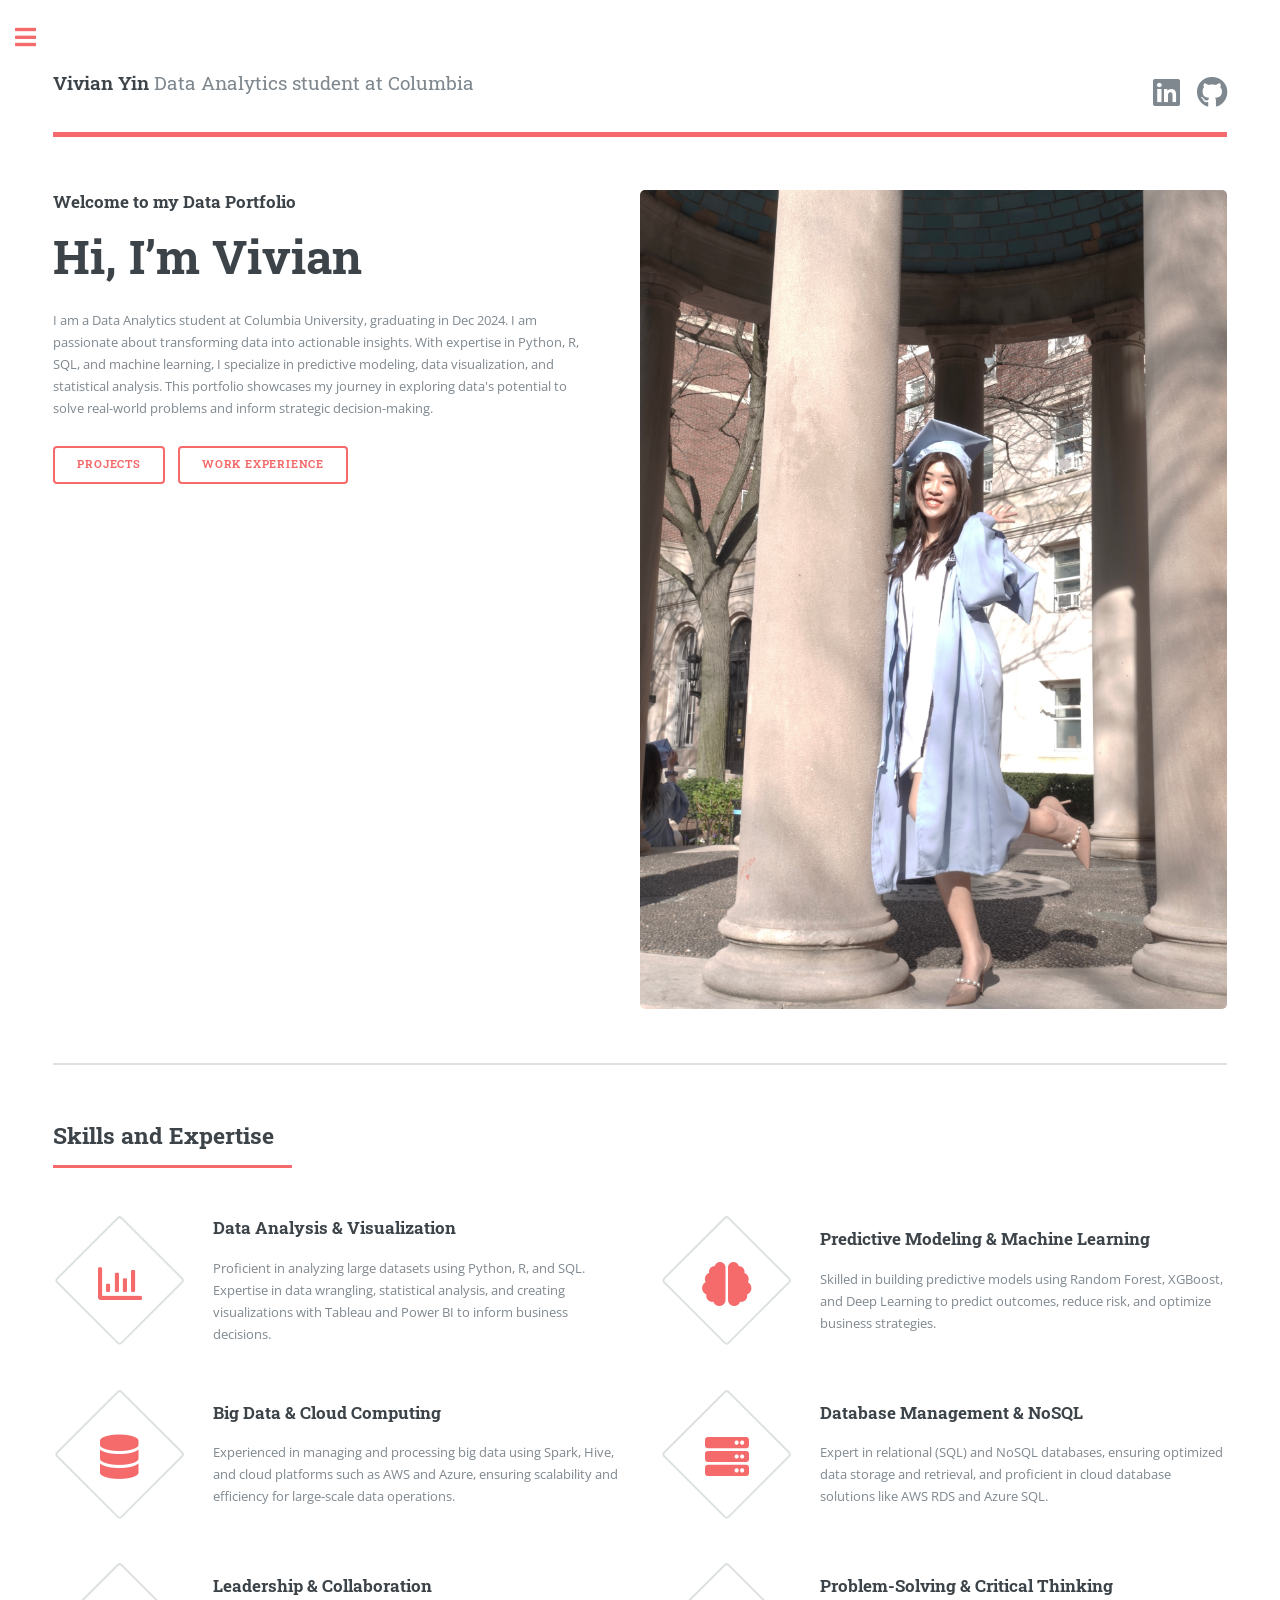
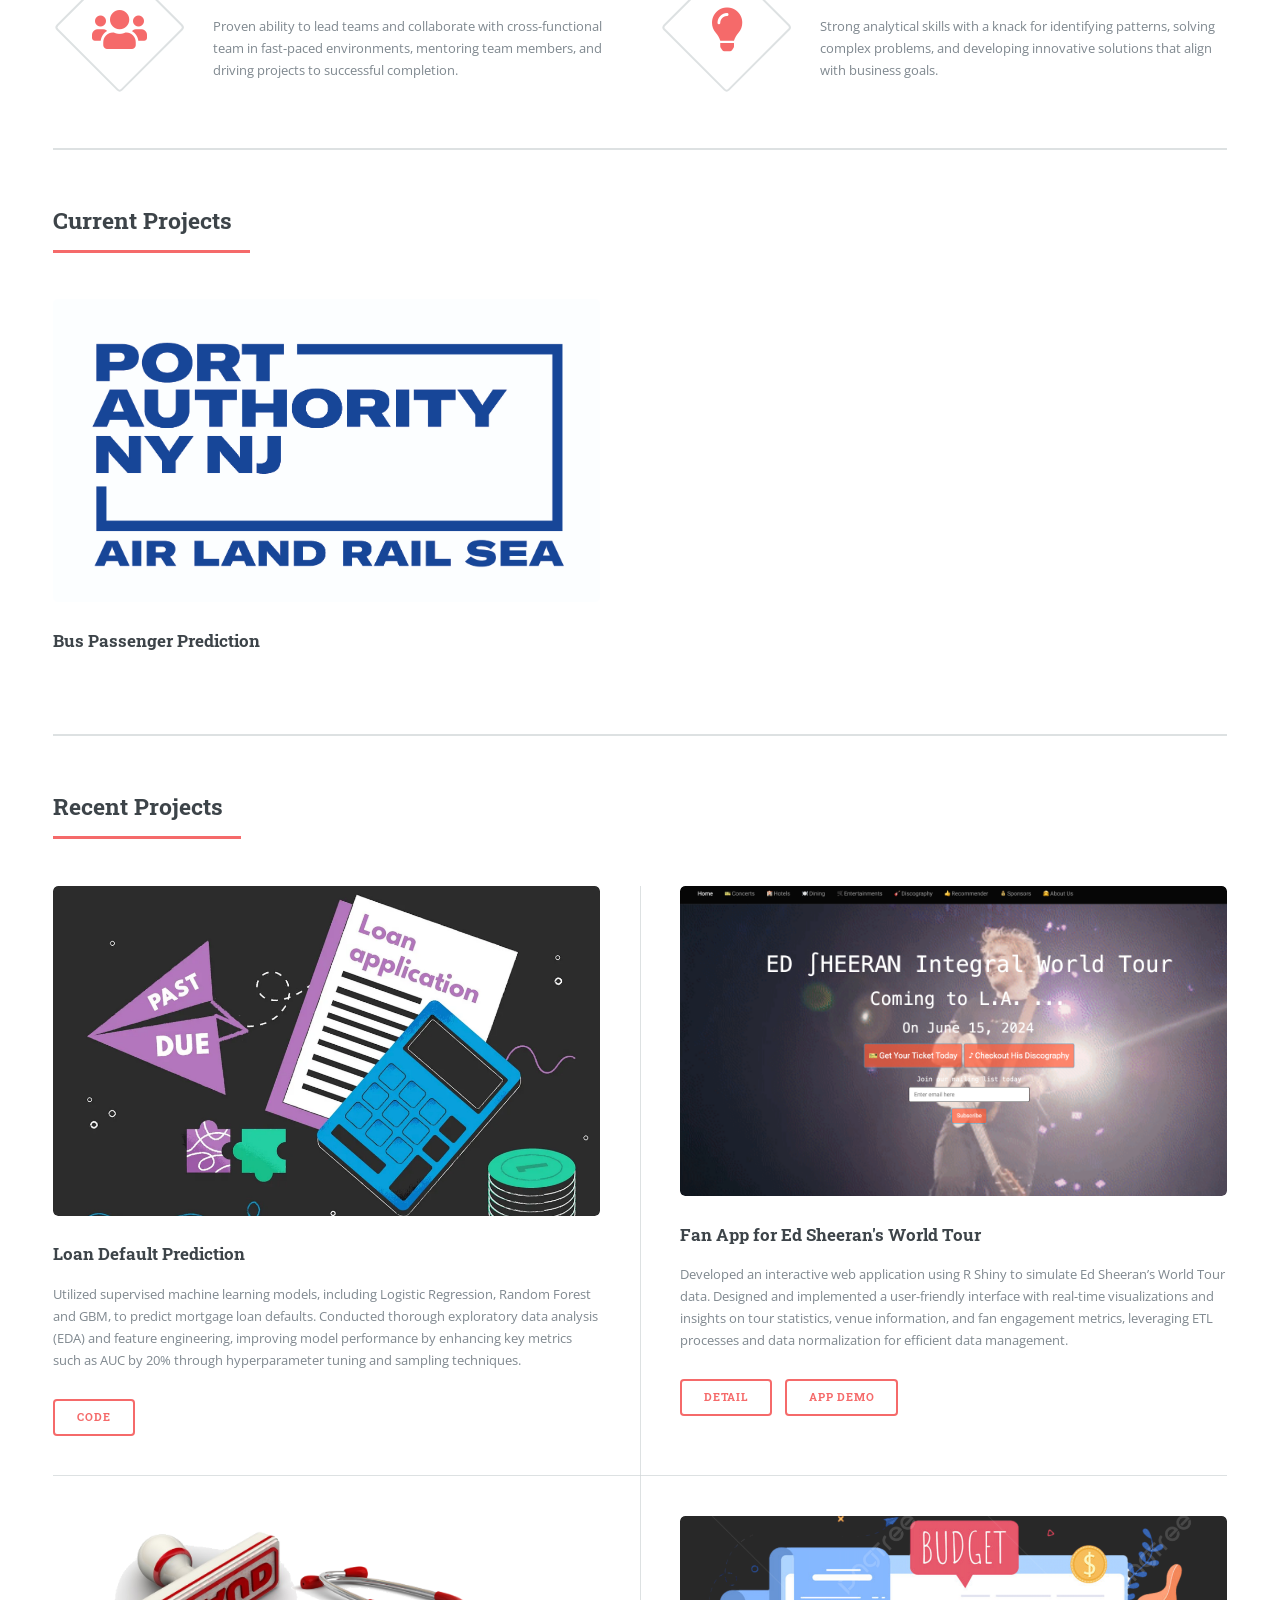
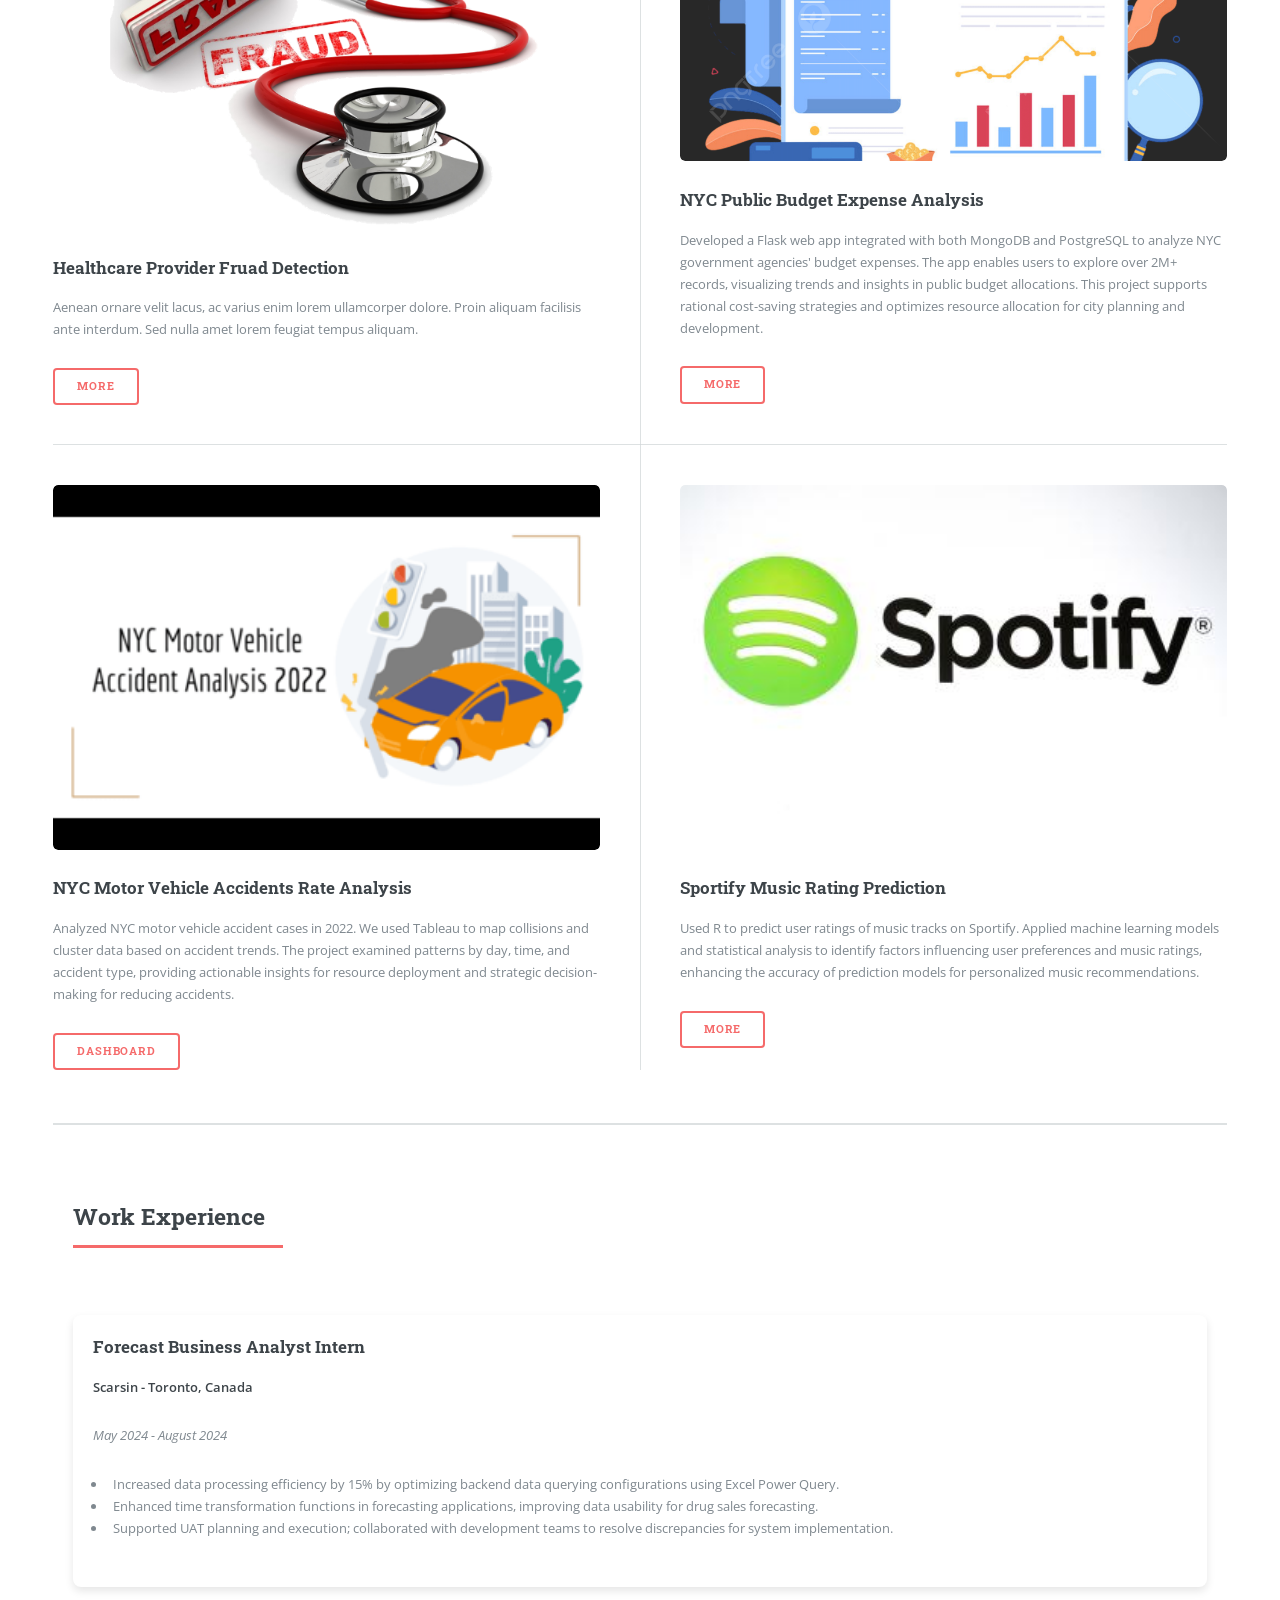
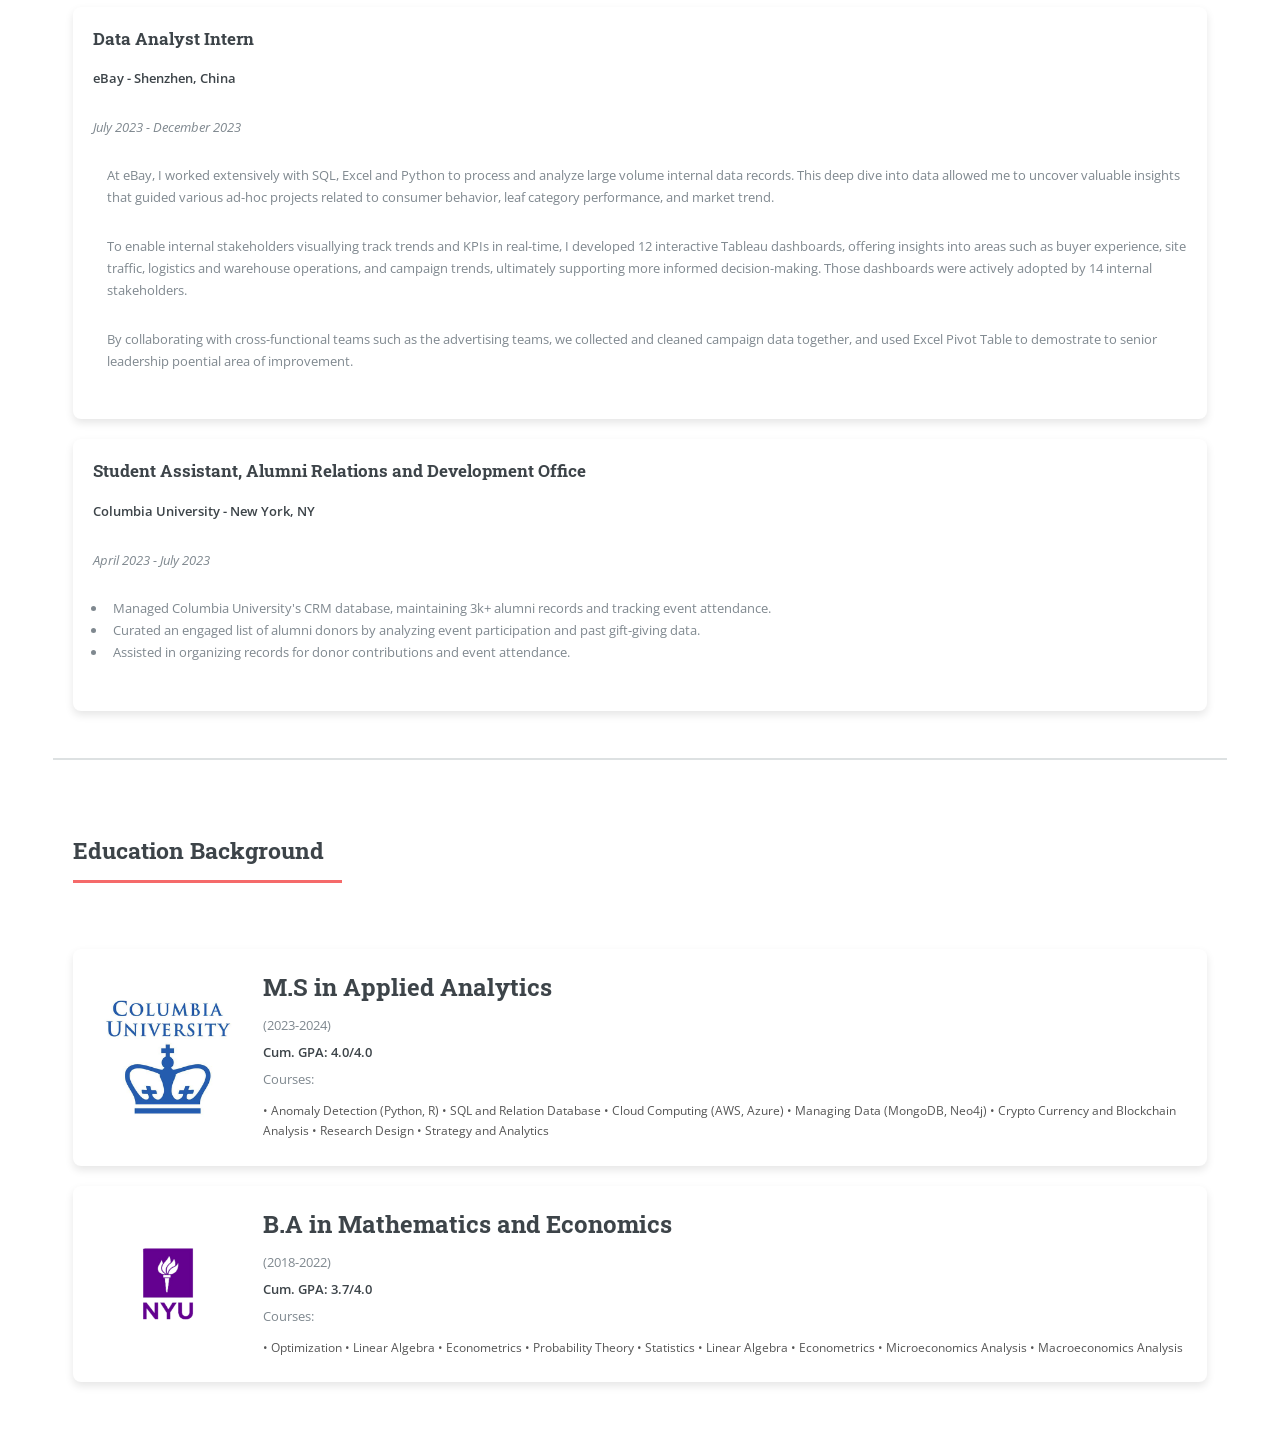
==== index.html @ 4e5e0628 "updated ui" ====
<!DOCTYPE HTML>
<!--
	Editorial by HTML5 UP
	html5up.net | @ajlkn
	Free for personal and commercial use under the CCA 3.0 license (html5up.net/license)
	I am using this template to construct my own Data Portfolio
-->
<html>
	<head>
		<title>Vivian's Data Portfolio</title>
		<meta charset="utf-8" />
		<meta name="viewport" content="width=device-width, initial-scale=1, user-scalable=no" />
		<link rel="stylesheet" href="assets/css/main.css" />
		<link rel="icon" type="image/png" href="images/web_logo.png">

	</head>
	<body class="is-preload">

		<!-- Wrapper -->
			<div id="wrapper">

				<!-- Main -->
					<div id="main">
						<div class="inner">

							<!-- Header -->
								<header id="header">
									<a href="index.html" class="logo"><strong>Vivian Yin</strong> Data Analytics student at Columbia</a>
									<ul class="icons">
										<li><a href="https://www.linkedin.com/in/vivianryin" class="icon brands fa-linkedin" target="_blank"><span class="label">LinkedIn</span></a></li>
										<li><a href="https://github.com/vivianryin" class="icon brands fa-github" target="_blank"><span class="label">GitHub</span></a></li>
								</header>

							<!-- Banner -->
								<section id="banner">
									<div class="content">
										<header>
											<h3>Welcome to my Data Portfolio<br /></h3>
											<h1>Hi, I’m Vivian </h1>
										</header>
										<p>I am a Data Analytics student at Columbia University, graduating in Dec 2024. I am passionate about transforming data into actionable insights. With expertise in Python, R, SQL, and machine learning, I specialize in predictive modeling, data visualization, and statistical analysis. This portfolio showcases my journey in exploring data's potential to solve real-world problems and inform strategic decision-making.</p>
										<ul class="actions">
											<li><a href="#current-projects" class="button big">Projects</a></li>
											<li><a href="#work-experience" class="button big">Work Experience</a></li>
										</ul>
									</div>
									<span class="image">
										<img src="images/pic10.jpg" alt="" />
									</span>
									
								</section>

							<!-- Expertise -->
		
								<section id="expertise">
									<header class="major">
										<h2>Skills and Expertise</h2>
									</header>
									<div class="features">
										<article>
											<span class="icon fa-chart-bar"></span>
											<div class="content">
												<h3>Data Analysis & Visualization</h3>
												<p>Proficient in analyzing large datasets using Python, R, and SQL. Expertise in data wrangling, statistical analysis, and creating visualizations with Tableau and Power BI to inform business decisions.</p>
											</div>
										</article>
										<article>
											<span class="icon solid fa-brain"></span>
											<div class="content">
												<h3>Predictive Modeling & Machine Learning</h3>
												<p>Skilled in building predictive models using Random Forest, XGBoost, and Deep Learning to predict outcomes, reduce risk, and optimize business strategies.</p>
											</div>
										</article>
										<article>
											<span class="icon solid fa-database"></span>
											<div class="content">
												<h3>Big Data & Cloud Computing</h3>
												<p>Experienced in managing and processing big data using Spark, Hive, and cloud platforms such as AWS and Azure, ensuring scalability and efficiency for large-scale data operations.</p>
											</div>
										</article>
										<article>
											<span class="icon solid fa-server"></span>
											<div class="content">
												<h3>Database Management & NoSQL</h3>
												<p>Expert in relational (SQL) and NoSQL databases, ensuring optimized data storage and retrieval, and proficient in cloud database solutions like AWS RDS and Azure SQL.</p>
											</div>
										</article>
										<article>
											<span class="icon solid fa-users"></span>
											<div class="content">
												<h3>Leadership & Collaboration</h3>
												<p>Proven ability to lead teams and collaborate with cross-functional team in fast-paced environments, mentoring team members, and driving projects to successful completion.</p>
											</div>
										</article>
										<article>
											<span class="icon solid fa-lightbulb"></span>
											<div class="content">
												<h3>Problem-Solving & Critical Thinking</h3>
												<p>Strong analytical skills with a knack for identifying patterns, solving complex problems, and developing innovative solutions that align with business goals.</p>
											</div>
										</article>
									</div>
								</section>

							
							


							<!-- Section -->
							<section id="current-projects">
								<header class="major">
									<h2>Current Projects</h2>
								</header>
								<div class="posts">
									<article>
										<a href="#" class="image"><img src="images/bus.jpg" alt="" /></a>
										<h3>Bus Passenger Prediction</h3>
										<p></p>
										<ul class="actions">
											<!--<li><a href="#" class="button">Code</a></li>-->
										</ul>
									</article>
									
								</div>
							</section>
									
							<!-- Section -->
								<section id="recent-projects">
									<header class="major">
										<h2>Recent Projects</h2>
									</header>
									<div class="posts">
										<article>
											<a href="#" class="image"><img src="images/pic01.png" alt="" /></a>
											<h3>Loan Default Prediction</h3>
											<p>Utilized supervised machine learning models, including Logistic Regression, Random Forest and GBM, to predict mortgage loan defaults. Conducted thorough exploratory data analysis (EDA) and feature engineering, improving model performance by enhancing key metrics such as AUC by 20% through hyperparameter tuning and sampling techniques.</p>
											<ul class="actions">
												<li><a href="#" class="button">Code</a></li>
											</ul>
										</article>
										<article>
											<a href="https://vivianry.shinyapps.io/Ed_Sheeran_World_Tour_Fan_APP/" class="image"><img src="images/pic02.jpg" alt="" /></a>
											<h3>Fan App for Ed Sheeran's World Tour</h3>
											<p>Developed an interactive web application using R Shiny to simulate Ed Sheeran’s World Tour data. Designed and implemented a user-friendly interface with real-time visualizations and insights on tour statistics, venue information, and fan engagement metrics, leveraging ETL processes and data normalization for efficient data management.</p>
											<ul class="actions">
												<li><a href="https://github.com/vivianryin/Ed_Sheeran_Tour_Fan_App" class="button">Detail</a></li>
												<li><a href="https://vivianry.shinyapps.io/Ed_Sheeran_World_Tour_Fan_APP/" class="button">App Demo</a></li>
											</ul>
										</article>
										<article>
											<a href="#" class="image"><img src="images/pic03.png" alt="" /></a>
											<h3>Healthcare Provider Fruad Detection</h3>
											<p>Aenean ornare velit lacus, ac varius enim lorem ullamcorper dolore. Proin aliquam facilisis ante interdum. Sed nulla amet lorem feugiat tempus aliquam.</p>
											<ul class="actions">
												<li><a href="#" class="button">More</a></li>
											</ul>
										</article>
										<article>
											<a href="#" class="image"><img src="images/pic04.png" alt="" /></a>
											<h3>NYC Public Budget Expense Analysis</h3>
											<p>Developed a Flask web app integrated with both MongoDB and PostgreSQL to analyze NYC government agencies' budget expenses. The app enables users to explore over 2M+ records, visualizing trends and insights in public budget allocations. This project supports rational cost-saving strategies and optimizes resource allocation for city planning and development.</p>
											<ul class="actions">
												<li><a href="https://github.com/vivianryin/NYC_Budget_Expense_Analysis_and_Optimization/blob/main/NYC%20budget%20Expense%20Project%20Presentation.pdf" class="button">More</a></li>
											</ul>
										</article>
										<article>
											<a href="#" class="image"><img src="images/pic05.jpg" alt="" /></a>
											<h3>NYC Motor Vehicle Accidents Rate Analysis</h3>
											<p>Analyzed NYC motor vehicle accident cases in 2022. We used Tableau to map collisions and cluster data based on accident trends. The project examined patterns by day, time, and accident type, providing actionable insights for resource deployment and strategic decision-making for reducing accidents.</p>
											<ul class="actions">
												<li><a href="#" class="button">dashboard</a></li>
											</ul>
										</article>
										<article>
											<a href="#" class="image"><img src="images/pic06.jpg" alt="" /></a>
											<h3>Sportify Music Rating Prediction</h3>
											<p>Used R to predict user ratings of music tracks on Sportify. Applied machine learning models and statistical analysis to identify factors influencing user preferences and music ratings, enhancing the accuracy of prediction models for personalized music recommendations.</p>
											<ul class="actions">
												<li><a href="#" class="button">More</a></li>
											</ul>
										</article>
									</div>
								</section>
		
							<!-- Work Experience section -->	
							<section id="work-experience">
								<div class="education-cards">
								<header class="major">
									<h2>Work Experience</h2>
								</header>
								<div class="education-card">
									<h3>Forecast Business Analyst Intern</h3>
									<p><strong>Scarsin - Toronto, Canada</strong></p>
									<p><em>May 2024 - August 2024</em></p>
									<ul>
										<li>Increased data processing efficiency by 15% by optimizing backend data querying configurations using Excel Power Query.</li>
										<li>Enhanced time transformation functions in forecasting applications, improving data usability for drug sales forecasting.</li>
										<li>Supported UAT planning and execution; collaborated with development teams to resolve discrepancies for system implementation.</li>
									</ul>
								</div>
								
								<div class="education-card">
									<h3>Data Analyst Intern</h3>
									<p><strong>eBay - Shenzhen, China</strong></p>
									<p><em>July 2023 - December 2023</em></p>
									<ul>
										<p>At eBay, I worked extensively with SQL, Excel and Python to process and analyze large volume internal data records. This deep dive into data allowed me to uncover valuable insights that guided various ad-hoc projects related to consumer behavior, leaf category performance, and market trend.</p>
										<p>To enable internal stakeholders visuallying track trends and KPIs in real-time, I developed 12 interactive Tableau dashboards, offering insights into areas such as buyer experience, site traffic, logistics and warehouse operations, and campaign trends, ultimately supporting more informed decision-making. Those dashboards were actively adopted by 14 internal stakeholders.</p>
										<p>By collaborating with cross-functional teams such as the advertising teams, we collected and cleaned campaign data together, and used Excel Pivot Table to demostrate to senior leadership poential area of improvement.</p>
									</ul>
								</div>
								
								<div class="education-card">
									<h3>Student Assistant, Alumni Relations and Development Office</h3>
									<p><strong>Columbia University - New York, NY</strong></p>
									<p><em>April 2023 - July 2023</em></p>
									<ul>
										<li>Managed Columbia University's CRM database, maintaining 3k+ alumni records and tracking event attendance.</li>
										<li>Curated an engaged list of alumni donors by analyzing event participation and past gift-giving data.</li>
										<li>Assisted in organizing records for donor contributions and event attendance.</li>
									</ul>
								</div>
								
							</div>
							</section>

							<!-- Education Section -->
						<section id="Education">
							<div class="education-cards">
								<header class="major">
									<h2>Education Background</h2>
								</header>
								<!-- Columbia University -->
								<div class="education-card">
									<div class="content-container">
										<a href="#" class="image logo-image"><img src="images/columbia-logo.png" alt="Columbia University Logo" /></a>
										<div class="text-content">
											<h2>M.S in Applied Analytics</h2>
											<p>(2023-2024)</p>
											<p><strong>Cum. GPA: 4.0/4.0</strong></p>
											<p>
												Courses:
												<span>• Anomaly Detection (Python, R) • SQL and Relation Database • Cloud Computing (AWS, Azure) • Managing Data (MongoDB, Neo4j) • Crypto Currency and Blockchain Analysis • Research Design • Strategy and Analytics</span>
											</p>
										</div>
									</div>
								</div>
							
								<!-- New York University -->
								<div class="education-card">
									<div class="content-container">
										<a href="#" class="image logo-image"><img src="images/nyu-logo.png" alt="NYU Logo" /></a>
										<div class="text-content">
											<h2>B.A in Mathematics and Economics</h2>
											<p>(2018-2022)</p>
											<p><strong>Cum. GPA: 3.7/4.0</strong></p>
											<p>
												Courses:
												<span>• Optimization • Linear Algebra • Econometrics • Probability Theory • Statistics • Linear Algebra • Econometrics • Microeconomics Analysis • Macroeconomics Analysis</span>

											</p>
										</div>
									</div>
								</div>
							</div>
						</section>


								</div>
							</div>

				<!-- Sidebar -->
					<div id="sidebar">
						<div class="inner">
							<!-- Search -->
							<!--
								<section id="logo">
								<a href="index.html">
									<img src="images/vivian_yin.png" alt="Vivian Yin Logo" style="width: 100%; max-width: 200px; display: block; margin: 0 auto;">
								</a>
								</section>
-->
							<!-- Menu -->
								<nav id="menu">
									<header class="major">
										<h2>Menu</h2>
									</header>
									<ul>
										<li><a href="#banner"">Introduction</a></li>
										<li><a href="#expertise"">Expertise</a></li>
										<li><a href="#current-projects">Current and Upcoming Projects</a></li>
										<li><a href="#recent-projects">Recent Projects</a></li>
										<li><a href="#work-experience">Work Experience</a></li>
										<li><a href="#Education">Education</a></li>
										<li><a href="#">Other Involvement</a></li>

									</ul>
								</nav>

							<!-- Section -->
							<!-- Section -->
						<!--	<section>
								<header class="major">
									<h2>Recent Event Involvement</h2>
								</header>
								<div class="mini-posts">
									<article>
										<a href="#" class="image"><img src="images/pic07.jpg" alt="" /></a>
										<h4>APAN Club Office Hour</h4>
										<p>Aenean ornare velit lacus, ac varius enim lorem ullamcorper dolore aliquam.</p>
									</article>
									<article>
										<a href="#" class="image"><img src="images/pic08.jpg" alt="" /></a>
										<h4>APAN Club Office Hour</h4>
										<p>Aenean ornare velit lacus, ac varius enim lorem ullamcorper dolore aliquam.</p>
									</article>
								</div>
								<ul class="actions">
									<li><a href="#" class="button">More</a></li>
								</ul>
							</section>
							 -->

							<!-- Section -->
								<section>
									<header class="major">
										<h2>Stay in touch</h2>
									</header>
									<p>Feel free to reach out to discuss potential collaborations, data projects, or career opportunities. I'm always open to connecting with fellow professionals in the data analytics space.</p>
									<ul class="contact">
										<li class="icon solid fa-envelope"><a href="mailto:vivian.yin@columbia.edu">vivian.yin@columbia.edu</a></li>
										<li class="icon solid fa-phone">(332) 288-8945</li>
									</ul>
								</section>

							<!-- Footer -->
								<!-- <footer id="footer">
									<p class="copyright">&copy; Untitled. All rights reserved. Demo Images: <a href="https://unsplash.com">Unsplash</a>. Design: <a href="https://html5up.net">HTML5 UP</a>.</p>
								</footer> -->

						</div>
					</div>

			</div>

		<!-- Scripts -->
			<script src="assets/js/jquery.min.js"></script>
			<script src="assets/js/browser.min.js"></script>
			<script src="assets/js/breakpoints.min.js"></script>
			<script src="assets/js/util.js"></script>
			<script src="assets/js/main.js"></script>
			<script src="assets/js/text_animation.js"></script>
			<script src="assets/js/education_cards.js"></script>


	</body>
</html>
---- assets/css/main.css ----
@import url(fontawesome-all.min.css);
@import url("https://fonts.googleapis.com/css?family=Open+Sans:400,600,400italic,600italic|Roboto+Slab:400,700");
/*
	Editorial by HTML5 UP
	html5up.net | @ajlkn
	Free for personal and commercial use under the CCA 3.0 license (html5up.net/license)
*/
html, body, div, span, applet, object,
iframe, h1, h2, h3, h4, h5, h6, p, blockquote,
pre, a, abbr, acronym, address, big, cite,
code, del, dfn, em, img, ins, kbd, q, s, samp,
small, strike, strong, sub, sup, tt, var, b,
u, i, center, dl, dt, dd, ol, ul, li, fieldset,
form, label, legend, table, caption, tbody,
tfoot, thead, tr, th, td, article, aside,
canvas, details, embed, figure, figcaption,
footer, header, hgroup, menu, nav, output, ruby,
section, summary, time, mark, audio, video {
  margin: 0;
  padding: 0;
  border: 0;
  font-size: 100%;
  font: inherit;
  vertical-align: baseline;
  scroll-behavior: smooth; }

article, aside, details, figcaption, figure,
footer, header, hgroup, menu, nav, section {
  display: block; }

body {
  line-height: 1; }

ol, ul {
  list-style: none; }

blockquote, q {
  quotes: none; }
  blockquote:before, blockquote:after, q:before, q:after {
    content: '';
    content: none; }

table {
  border-collapse: collapse;
  border-spacing: 0; }

body {
  -webkit-text-size-adjust: none; }

mark {
  background-color: transparent;
  color: inherit; }

input::-moz-focus-inner {
  border: 0;
  padding: 0; }

input, select, textarea {
  -moz-appearance: none;
  -webkit-appearance: none;
  -ms-appearance: none;
  appearance: none; }

/* Basic */
@-ms-viewport {
  width: device-width; }

body {
  -ms-overflow-style: scrollbar; }

@media screen and (max-width: 480px) {
  html, body {
    min-width: 320px; } }

html {
  box-sizing: border-box; }

*, *:before, *:after {
  box-sizing: inherit; }

body {
  background: #ffffff; }
  body.is-preload *, body.is-preload *:before, body.is-preload *:after, body.is-resizing *, body.is-resizing *:before, body.is-resizing *:after {
    -moz-animation: none !important;
    -webkit-animation: none !important;
    -ms-animation: none !important;
    animation: none !important;
    -moz-transition: none !important;
    -webkit-transition: none !important;
    -ms-transition: none !important;
    transition: none !important; }

/* Type */
body, input, select, textarea {
  color: #7f888f;
  font-family: "Open Sans", sans-serif;
  font-size: 13pt;
  font-weight: 400;
  line-height: 1.65; }
  @media screen and (max-width: 1680px) {
    body, input, select, textarea {
      font-size: 11pt; } }
  @media screen and (max-width: 1280px) {
    body, input, select, textarea {
      font-size: 10pt; } }
  @media screen and (max-width: 360px) {
    body, input, select, textarea {
      font-size: 9pt; } }

a {
  -moz-transition: color 0.2s ease-in-out, border-bottom-color 0.2s ease-in-out;
  -webkit-transition: color 0.2s ease-in-out, border-bottom-color 0.2s ease-in-out;
  -ms-transition: color 0.2s ease-in-out, border-bottom-color 0.2s ease-in-out;
  transition: color 0.2s ease-in-out, border-bottom-color 0.2s ease-in-out;
  border-bottom: dotted 1px;
  color: #f56a6a;
  text-decoration: none; }
  a:hover {
    border-bottom-color: #f56a6a;
    color: #f56a6a !important; }
    a:hover strong {
      color: inherit; }

strong, b {
  color: #3d4449;
  font-weight: 600; }

em, i {
  font-style: italic; }

p {
  margin: 0 0 2em 0; }

h1, h2, h3, h4, h5, h6 {
  color: #3d4449;
  font-family: "Roboto Slab", serif;
  font-weight: 700;
  line-height: 1.5;
  margin: 0 0 1em 0; }
  h1 a, h2 a, h3 a, h4 a, h5 a, h6 a {
    color: inherit;
    text-decoration: none;
    border-bottom: 0; }

h1 {
  font-size: 4em;
  margin: 0 0 0.5em 0;
  line-height: 1.3; }

h2 {
  font-size: 1.75em; }

h3 {
  font-size: 1.25em; }

h4 {
  font-size: 1.1em; }

h5 {
  font-size: 0.9em; }

h6 {
  font-size: 0.7em; }

@media screen and (max-width: 1680px) {
  h1 {
    font-size: 3.5em; } }

@media screen and (max-width: 980px) {
  h1 {
    font-size: 3.25em; } }

@media screen and (max-width: 736px) {
  h1 {
    font-size: 2em;
    line-height: 1.4; }
  h2 {
    font-size: 1.5em; } }

sub {
  font-size: 0.8em;
  position: relative;
  top: 0.5em; }

sup {
  font-size: 0.8em;
  position: relative;
  top: -0.5em; }

blockquote {
  border-left: solid 3px rgba(210, 215, 217, 0.75);
  font-style: italic;
  margin: 0 0 2em 0;
  padding: 0.5em 0 0.5em 2em; }

code {
  background: rgba(230, 235, 237, 0.25);
  border-radius: 0.375em;
  border: solid 1px rgba(210, 215, 217, 0.75);
  font-family: "Courier New", monospace;
  font-size: 0.9em;
  margin: 0 0.25em;
  padding: 0.25em 0.65em; }

pre {
  -webkit-overflow-scrolling: touch;
  font-family: "Courier New", monospace;
  font-size: 0.9em;
  margin: 0 0 2em 0; }
  pre code {
    display: block;
    line-height: 1.75;
    padding: 1em 1.5em;
    overflow-x: auto; }

hr {
  border: 0;
  border-bottom: solid 1px rgba(210, 215, 217, 0.75);
  margin: 2em 0; }
  hr.major {
    margin: 3em 0; }

.align-left {
  text-align: left; }

.align-center {
  text-align: center; }

.align-right {
  text-align: right; }

/* Row */
.row {
  display: flex;
  flex-wrap: wrap;
  box-sizing: border-box;
  align-items: stretch; }
  .row > * {
    box-sizing: border-box; }
  .row.gtr-uniform > * > :last-child {
    margin-bottom: 0; }
  .row.aln-left {
    justify-content: flex-start; }
  .row.aln-center {
    justify-content: center; }
  .row.aln-right {
    justify-content: flex-end; }
  .row.aln-top {
    align-items: flex-start; }
  .row.aln-middle {
    align-items: center; }
  .row.aln-bottom {
    align-items: flex-end; }
  .row > .imp {
    order: -1; }
  .row > .col-1 {
    width: 8.33333%; }
  .row > .off-1 {
    margin-left: 8.33333%; }
  .row > .col-2 {
    width: 16.66667%; }
  .row > .off-2 {
    margin-left: 16.66667%; }
  .row > .col-3 {
    width: 25%; }
  .row > .off-3 {
    margin-left: 25%; }
  .row > .col-4 {
    width: 33.33333%; }
  .row > .off-4 {
    margin-left: 33.33333%; }
  .row > .col-5 {
    width: 41.66667%; }
  .row > .off-5 {
    margin-left: 41.66667%; }
  .row > .col-6 {
    width: 50%; }
  .row > .off-6 {
    margin-left: 50%; }
  .row > .col-7 {
    width: 58.33333%; }
  .row > .off-7 {
    margin-left: 58.33333%; }
  .row > .col-8 {
    width: 66.66667%; }
  .row > .off-8 {
    margin-left: 66.66667%; }
  .row > .col-9 {
    width: 75%; }
  .row > .off-9 {
    margin-left: 75%; }
  .row > .col-10 {
    width: 83.33333%; }
  .row > .off-10 {
    margin-left: 83.33333%; }
  .row > .col-11 {
    width: 91.66667%; }
  .row > .off-11 {
    margin-left: 91.66667%; }
  .row > .col-12 {
    width: 100%; }
  .row > .off-12 {
    margin-left: 100%; }
  .row.gtr-0 {
    margin-top: 0;
    margin-left: 0em; }
    .row.gtr-0 > * {
      padding: 0 0 0 0em; }
    .row.gtr-0.gtr-uniform {
      margin-top: 0em; }
      .row.gtr-0.gtr-uniform > * {
        padding-top: 0em; }
  .row.gtr-25 {
    margin-top: 0;
    margin-left: -0.375em; }
    .row.gtr-25 > * {
      padding: 0 0 0 0.375em; }
    .row.gtr-25.gtr-uniform {
      margin-top: -0.375em; }
      .row.gtr-25.gtr-uniform > * {
        padding-top: 0.375em; }
  .row.gtr-50 {
    margin-top: 0;
    margin-left: -0.75em; }
    .row.gtr-50 > * {
      padding: 0 0 0 0.75em; }
    .row.gtr-50.gtr-uniform {
      margin-top: -0.75em; }
      .row.gtr-50.gtr-uniform > * {
        padding-top: 0.75em; }
  .row {
    margin-top: 0;
    margin-left: -1.5em; }
    .row > * {
      padding: 0 0 0 1.5em; }
    .row.gtr-uniform {
      margin-top: -1.5em; }
      .row.gtr-uniform > * {
        padding-top: 1.5em; }
  .row.gtr-150 {
    margin-top: 0;
    margin-left: -2.25em; }
    .row.gtr-150 > * {
      padding: 0 0 0 2.25em; }
    .row.gtr-150.gtr-uniform {
      margin-top: -2.25em; }
      .row.gtr-150.gtr-uniform > * {
        padding-top: 2.25em; }
  .row.gtr-200 {
    margin-top: 0;
    margin-left: -3em; }
    .row.gtr-200 > * {
      padding: 0 0 0 3em; }
    .row.gtr-200.gtr-uniform {
      margin-top: -3em; }
      .row.gtr-200.gtr-uniform > * {
        padding-top: 3em; }
  @media screen and (max-width: 1680px) {
    .row {
      display: flex;
      flex-wrap: wrap;
      box-sizing: border-box;
      align-items: stretch; }
      .row > * {
        box-sizing: border-box; }
      .row.gtr-uniform > * > :last-child {
        margin-bottom: 0; }
      .row.aln-left {
        justify-content: flex-start; }
      .row.aln-center {
        justify-content: center; }
      .row.aln-right {
        justify-content: flex-end; }
      .row.aln-top {
        align-items: flex-start; }
      .row.aln-middle {
        align-items: center; }
      .row.aln-bottom {
        align-items: flex-end; }
      .row > .imp-xlarge {
        order: -1; }
      .row > .col-1-xlarge {
        width: 8.33333%; }
      .row > .off-1-xlarge {
        margin-left: 8.33333%; }
      .row > .col-2-xlarge {
        width: 16.66667%; }
      .row > .off-2-xlarge {
        margin-left: 16.66667%; }
      .row > .col-3-xlarge {
        width: 25%; }
      .row > .off-3-xlarge {
        margin-left: 25%; }
      .row > .col-4-xlarge {
        width: 33.33333%; }
      .row > .off-4-xlarge {
        margin-left: 33.33333%; }
      .row > .col-5-xlarge {
        width: 41.66667%; }
      .row > .off-5-xlarge {
        margin-left: 41.66667%; }
      .row > .col-6-xlarge {
        width: 50%; }
      .row > .off-6-xlarge {
        margin-left: 50%; }
      .row > .col-7-xlarge {
        width: 58.33333%; }
      .row > .off-7-xlarge {
        margin-left: 58.33333%; }
      .row > .col-8-xlarge {
        width: 66.66667%; }
      .row > .off-8-xlarge {
        margin-left: 66.66667%; }
      .row > .col-9-xlarge {
        width: 75%; }
      .row > .off-9-xlarge {
        margin-left: 75%; }
      .row > .col-10-xlarge {
        width: 83.33333%; }
      .row > .off-10-xlarge {
        margin-left: 83.33333%; }
      .row > .col-11-xlarge {
        width: 91.66667%; }
      .row > .off-11-xlarge {
        margin-left: 91.66667%; }
      .row > .col-12-xlarge {
        width: 100%; }
      .row > .off-12-xlarge {
        margin-left: 100%; }
      .row.gtr-0 {
        margin-top: 0;
        margin-left: 0em; }
        .row.gtr-0 > * {
          padding: 0 0 0 0em; }
        .row.gtr-0.gtr-uniform {
          margin-top: 0em; }
          .row.gtr-0.gtr-uniform > * {
            padding-top: 0em; }
      .row.gtr-25 {
        margin-top: 0;
        margin-left: -0.375em; }
        .row.gtr-25 > * {
          padding: 0 0 0 0.375em; }
        .row.gtr-25.gtr-uniform {
          margin-top: -0.375em; }
          .row.gtr-25.gtr-uniform > * {
            padding-top: 0.375em; }
      .row.gtr-50 {
        margin-top: 0;
        margin-left: -0.75em; }
        .row.gtr-50 > * {
          padding: 0 0 0 0.75em; }
        .row.gtr-50.gtr-uniform {
          margin-top: -0.75em; }
          .row.gtr-50.gtr-uniform > * {
            padding-top: 0.75em; }
      .row {
        margin-top: 0;
        margin-left: -1.5em; }
        .row > * {
          padding: 0 0 0 1.5em; }
        .row.gtr-uniform {
          margin-top: -1.5em; }
          .row.gtr-uniform > * {
            padding-top: 1.5em; }
      .row.gtr-150 {
        margin-top: 0;
        margin-left: -2.25em; }
        .row.gtr-150 > * {
          padding: 0 0 0 2.25em; }
        .row.gtr-150.gtr-uniform {
          margin-top: -2.25em; }
          .row.gtr-150.gtr-uniform > * {
            padding-top: 2.25em; }
      .row.gtr-200 {
        margin-top: 0;
        margin-left: -3em; }
        .row.gtr-200 > * {
          padding: 0 0 0 3em; }
        .row.gtr-200.gtr-uniform {
          margin-top: -3em; }
          .row.gtr-200.gtr-uniform > * {
            padding-top: 3em; } }
  @media screen and (max-width: 1280px) {
    .row {
      display: flex;
      flex-wrap: wrap;
      box-sizing: border-box;
      align-items: stretch; }
      .row > * {
        box-sizing: border-box; }
      .row.gtr-uniform > * > :last-child {
        margin-bottom: 0; }
      .row.aln-left {
        justify-content: flex-start; }
      .row.aln-center {
        justify-content: center; }
      .row.aln-right {
        justify-content: flex-end; }
      .row.aln-top {
        align-items: flex-start; }
      .row.aln-middle {
        align-items: center; }
      .row.aln-bottom {
        align-items: flex-end; }
      .row > .imp-large {
        order: -1; }
      .row > .col-1-large {
        width: 8.33333%; }
      .row > .off-1-large {
        margin-left: 8.33333%; }
      .row > .col-2-large {
        width: 16.66667%; }
      .row > .off-2-large {
        margin-left: 16.66667%; }
      .row > .col-3-large {
        width: 25%; }
      .row > .off-3-large {
        margin-left: 25%; }
      .row > .col-4-large {
        width: 33.33333%; }
      .row > .off-4-large {
        margin-left: 33.33333%; }
      .row > .col-5-large {
        width: 41.66667%; }
      .row > .off-5-large {
        margin-left: 41.66667%; }
      .row > .col-6-large {
        width: 50%; }
      .row > .off-6-large {
        margin-left: 50%; }
      .row > .col-7-large {
        width: 58.33333%; }
      .row > .off-7-large {
        margin-left: 58.33333%; }
      .row > .col-8-large {
        width: 66.66667%; }
      .row > .off-8-large {
        margin-left: 66.66667%; }
      .row > .col-9-large {
        width: 75%; }
      .row > .off-9-large {
        margin-left: 75%; }
      .row > .col-10-large {
        width: 83.33333%; }
      .row > .off-10-large {
        margin-left: 83.33333%; }
      .row > .col-11-large {
        width: 91.66667%; }
      .row > .off-11-large {
        margin-left: 91.66667%; }
      .row > .col-12-large {
        width: 100%; }
      .row > .off-12-large {
        margin-left: 100%; }
      .row.gtr-0 {
        margin-top: 0;
        margin-left: 0em; }
        .row.gtr-0 > * {
          padding: 0 0 0 0em; }
        .row.gtr-0.gtr-uniform {
          margin-top: 0em; }
          .row.gtr-0.gtr-uniform > * {
            padding-top: 0em; }
      .row.gtr-25 {
        margin-top: 0;
        margin-left: -0.375em; }
        .row.gtr-25 > * {
          padding: 0 0 0 0.375em; }
        .row.gtr-25.gtr-uniform {
          margin-top: -0.375em; }
          .row.gtr-25.gtr-uniform > * {
            padding-top: 0.375em; }
      .row.gtr-50 {
        margin-top: 0;
        margin-left: -0.75em; }
        .row.gtr-50 > * {
          padding: 0 0 0 0.75em; }
        .row.gtr-50.gtr-uniform {
          margin-top: -0.75em; }
          .row.gtr-50.gtr-uniform > * {
            padding-top: 0.75em; }
      .row {
        margin-top: 0;
        margin-left: -1.5em; }
        .row > * {
          padding: 0 0 0 1.5em; }
        .row.gtr-uniform {
          margin-top: -1.5em; }
          .row.gtr-uniform > * {
            padding-top: 1.5em; }
      .row.gtr-150 {
        margin-top: 0;
        margin-left: -2.25em; }
        .row.gtr-150 > * {
          padding: 0 0 0 2.25em; }
        .row.gtr-150.gtr-uniform {
          margin-top: -2.25em; }
          .row.gtr-150.gtr-uniform > * {
            padding-top: 2.25em; }
      .row.gtr-200 {
        margin-top: 0;
        margin-left: -3em; }
        .row.gtr-200 > * {
          padding: 0 0 0 3em; }
        .row.gtr-200.gtr-uniform {
          margin-top: -3em; }
          .row.gtr-200.gtr-uniform > * {
            padding-top: 3em; } }
  @media screen and (max-width: 980px) {
    .row {
      display: flex;
      flex-wrap: wrap;
      box-sizing: border-box;
      align-items: stretch; }
      .row > * {
        box-sizing: border-box; }
      .row.gtr-uniform > * > :last-child {
        margin-bottom: 0; }
      .row.aln-left {
        justify-content: flex-start; }
      .row.aln-center {
        justify-content: center; }
      .row.aln-right {
        justify-content: flex-end; }
      .row.aln-top {
        align-items: flex-start; }
      .row.aln-middle {
        align-items: center; }
      .row.aln-bottom {
        align-items: flex-end; }
      .row > .imp-medium {
        order: -1; }
      .row > .col-1-medium {
        width: 8.33333%; }
      .row > .off-1-medium {
        margin-left: 8.33333%; }
      .row > .col-2-medium {
        width: 16.66667%; }
      .row > .off-2-medium {
        margin-left: 16.66667%; }
      .row > .col-3-medium {
        width: 25%; }
      .row > .off-3-medium {
        margin-left: 25%; }
      .row > .col-4-medium {
        width: 33.33333%; }
      .row > .off-4-medium {
        margin-left: 33.33333%; }
      .row > .col-5-medium {
        width: 41.66667%; }
      .row > .off-5-medium {
        margin-left: 41.66667%; }
      .row > .col-6-medium {
        width: 50%; }
      .row > .off-6-medium {
        margin-left: 50%; }
      .row > .col-7-medium {
        width: 58.33333%; }
      .row > .off-7-medium {
        margin-left: 58.33333%; }
      .row > .col-8-medium {
        width: 66.66667%; }
      .row > .off-8-medium {
        margin-left: 66.66667%; }
      .row > .col-9-medium {
        width: 75%; }
      .row > .off-9-medium {
        margin-left: 75%; }
      .row > .col-10-medium {
        width: 83.33333%; }
      .row > .off-10-medium {
        margin-left: 83.33333%; }
      .row > .col-11-medium {
        width: 91.66667%; }
      .row > .off-11-medium {
        margin-left: 91.66667%; }
      .row > .col-12-medium {
        width: 100%; }
      .row > .off-12-medium {
        margin-left: 100%; }
      .row.gtr-0 {
        margin-top: 0;
        margin-left: 0em; }
        .row.gtr-0 > * {
          padding: 0 0 0 0em; }
        .row.gtr-0.gtr-uniform {
          margin-top: 0em; }
          .row.gtr-0.gtr-uniform > * {
            padding-top: 0em; }
      .row.gtr-25 {
        margin-top: 0;
        margin-left: -0.375em; }
        .row.gtr-25 > * {
          padding: 0 0 0 0.375em; }
        .row.gtr-25.gtr-uniform {
          margin-top: -0.375em; }
          .row.gtr-25.gtr-uniform > * {
            padding-top: 0.375em; }
      .row.gtr-50 {
        margin-top: 0;
        margin-left: -0.75em; }
        .row.gtr-50 > * {
          padding: 0 0 0 0.75em; }
        .row.gtr-50.gtr-uniform {
          margin-top: -0.75em; }
          .row.gtr-50.gtr-uniform > * {
            padding-top: 0.75em; }
      .row {
        margin-top: 0;
        margin-left: -1.5em; }
        .row > * {
          padding: 0 0 0 1.5em; }
        .row.gtr-uniform {
          margin-top: -1.5em; }
          .row.gtr-uniform > * {
            padding-top: 1.5em; }
      .row.gtr-150 {
        margin-top: 0;
        margin-left: -2.25em; }
        .row.gtr-150 > * {
          padding: 0 0 0 2.25em; }
        .row.gtr-150.gtr-uniform {
          margin-top: -2.25em; }
          .row.gtr-150.gtr-uniform > * {
            padding-top: 2.25em; }
      .row.gtr-200 {
        margin-top: 0;
        margin-left: -3em; }
        .row.gtr-200 > * {
          padding: 0 0 0 3em; }
        .row.gtr-200.gtr-uniform {
          margin-top: -3em; }
          .row.gtr-200.gtr-uniform > * {
            padding-top: 3em; } }
  @media screen and (max-width: 736px) {
    .row {
      display: flex;
      flex-wrap: wrap;
      box-sizing: border-box;
      align-items: stretch; }
      .row > * {
        box-sizing: border-box; }
      .row.gtr-uniform > * > :last-child {
        margin-bottom: 0; }
      .row.aln-left {
        justify-content: flex-start; }
      .row.aln-center {
        justify-content: center; }
      .row.aln-right {
        justify-content: flex-end; }
      .row.aln-top {
        align-items: flex-start; }
      .row.aln-middle {
        align-items: center; }
      .row.aln-bottom {
        align-items: flex-end; }
      .row > .imp-small {
        order: -1; }
      .row > .col-1-small {
        width: 8.33333%; }
      .row > .off-1-small {
        margin-left: 8.33333%; }
      .row > .col-2-small {
        width: 16.66667%; }
      .row > .off-2-small {
        margin-left: 16.66667%; }
      .row > .col-3-small {
        width: 25%; }
      .row > .off-3-small {
        margin-left: 25%; }
      .row > .col-4-small {
        width: 33.33333%; }
      .row > .off-4-small {
        margin-left: 33.33333%; }
      .row > .col-5-small {
        width: 41.66667%; }
      .row > .off-5-small {
        margin-left: 41.66667%; }
      .row > .col-6-small {
        width: 50%; }
      .row > .off-6-small {
        margin-left: 50%; }
      .row > .col-7-small {
        width: 58.33333%; }
      .row > .off-7-small {
        margin-left: 58.33333%; }
      .row > .col-8-small {
        width: 66.66667%; }
      .row > .off-8-small {
        margin-left: 66.66667%; }
      .row > .col-9-small {
        width: 75%; }
      .row > .off-9-small {
        margin-left: 75%; }
      .row > .col-10-small {
        width: 83.33333%; }
      .row > .off-10-small {
        margin-left: 83.33333%; }
      .row > .col-11-small {
        width: 91.66667%; }
      .row > .off-11-small {
        margin-left: 91.66667%; }
      .row > .col-12-small {
        width: 100%; }
      .row > .off-12-small {
        margin-left: 100%; }
      .row.gtr-0 {
        margin-top: 0;
        margin-left: 0em; }
        .row.gtr-0 > * {
          padding: 0 0 0 0em; }
        .row.gtr-0.gtr-uniform {
          margin-top: 0em; }
          .row.gtr-0.gtr-uniform > * {
            padding-top: 0em; }
      .row.gtr-25 {
        margin-top: 0;
        margin-left: -0.375em; }
        .row.gtr-25 > * {
          padding: 0 0 0 0.375em; }
        .row.gtr-25.gtr-uniform {
          margin-top: -0.375em; }
          .row.gtr-25.gtr-uniform > * {
            padding-top: 0.375em; }
      .row.gtr-50 {
        margin-top: 0;
        margin-left: -0.75em; }
        .row.gtr-50 > * {
          padding: 0 0 0 0.75em; }
        .row.gtr-50.gtr-uniform {
          margin-top: -0.75em; }
          .row.gtr-50.gtr-uniform > * {
            padding-top: 0.75em; }
      .row {
        margin-top: 0;
        margin-left: -1.5em; }
        .row > * {
          padding: 0 0 0 1.5em; }
        .row.gtr-uniform {
          margin-top: -1.5em; }
          .row.gtr-uniform > * {
            padding-top: 1.5em; }
      .row.gtr-150 {
        margin-top: 0;
        margin-left: -2.25em; }
        .row.gtr-150 > * {
          padding: 0 0 0 2.25em; }
        .row.gtr-150.gtr-uniform {
          margin-top: -2.25em; }
          .row.gtr-150.gtr-uniform > * {
            padding-top: 2.25em; }
      .row.gtr-200 {
        margin-top: 0;
        margin-left: -3em; }
        .row.gtr-200 > * {
          padding: 0 0 0 3em; }
        .row.gtr-200.gtr-uniform {
          margin-top: -3em; }
          .row.gtr-200.gtr-uniform > * {
            padding-top: 3em; } }
  @media screen and (max-width: 480px) {
    .row {
      display: flex;
      flex-wrap: wrap;
      box-sizing: border-box;
      align-items: stretch; }
      .row > * {
        box-sizing: border-box; }
      .row.gtr-uniform > * > :last-child {
        margin-bottom: 0; }
      .row.aln-left {
        justify-content: flex-start; }
      .row.aln-center {
        justify-content: center; }
      .row.aln-right {
        justify-content: flex-end; }
      .row.aln-top {
        align-items: flex-start; }
      .row.aln-middle {
        align-items: center; }
      .row.aln-bottom {
        align-items: flex-end; }
      .row > .imp-xsmall {
        order: -1; }
      .row > .col-1-xsmall {
        width: 8.33333%; }
      .row > .off-1-xsmall {
        margin-left: 8.33333%; }
      .row > .col-2-xsmall {
        width: 16.66667%; }
      .row > .off-2-xsmall {
        margin-left: 16.66667%; }
      .row > .col-3-xsmall {
        width: 25%; }
      .row > .off-3-xsmall {
        margin-left: 25%; }
      .row > .col-4-xsmall {
        width: 33.33333%; }
      .row > .off-4-xsmall {
        margin-left: 33.33333%; }
      .row > .col-5-xsmall {
        width: 41.66667%; }
      .row > .off-5-xsmall {
        margin-left: 41.66667%; }
      .row > .col-6-xsmall {
        width: 50%; }
      .row > .off-6-xsmall {
        margin-left: 50%; }
      .row > .col-7-xsmall {
        width: 58.33333%; }
      .row > .off-7-xsmall {
        margin-left: 58.33333%; }
      .row > .col-8-xsmall {
        width: 66.66667%; }
      .row > .off-8-xsmall {
        margin-left: 66.66667%; }
      .row > .col-9-xsmall {
        width: 75%; }
      .row > .off-9-xsmall {
        margin-left: 75%; }
      .row > .col-10-xsmall {
        width: 83.33333%; }
      .row > .off-10-xsmall {
        margin-left: 83.33333%; }
      .row > .col-11-xsmall {
        width: 91.66667%; }
      .row > .off-11-xsmall {
        margin-left: 91.66667%; }
      .row > .col-12-xsmall {
        width: 100%; }
      .row > .off-12-xsmall {
        margin-left: 100%; }
      .row.gtr-0 {
        margin-top: 0;
        margin-left: 0em; }
        .row.gtr-0 > * {
          padding: 0 0 0 0em; }
        .row.gtr-0.gtr-uniform {
          margin-top: 0em; }
          .row.gtr-0.gtr-uniform > * {
            padding-top: 0em; }
      .row.gtr-25 {
        margin-top: 0;
        margin-left: -0.375em; }
        .row.gtr-25 > * {
          padding: 0 0 0 0.375em; }
        .row.gtr-25.gtr-uniform {
          margin-top: -0.375em; }
          .row.gtr-25.gtr-uniform > * {
            padding-top: 0.375em; }
      .row.gtr-50 {
        margin-top: 0;
        margin-left: -0.75em; }
        .row.gtr-50 > * {
          padding: 0 0 0 0.75em; }
        .row.gtr-50.gtr-uniform {
          margin-top: -0.75em; }
          .row.gtr-50.gtr-uniform > * {
            padding-top: 0.75em; }
      .row {
        margin-top: 0;
        margin-left: -1.5em; }
        .row > * {
          padding: 0 0 0 1.5em; }
        .row.gtr-uniform {
          margin-top: -1.5em; }
          .row.gtr-uniform > * {
            padding-top: 1.5em; }
      .row.gtr-150 {
        margin-top: 0;
        margin-left: -2.25em; }
        .row.gtr-150 > * {
          padding: 0 0 0 2.25em; }
        .row.gtr-150.gtr-uniform {
          margin-top: -2.25em; }
          .row.gtr-150.gtr-uniform > * {
            padding-top: 2.25em; }
      .row.gtr-200 {
        margin-top: 0;
        margin-left: -3em; }
        .row.gtr-200 > * {
          padding: 0 0 0 3em; }
        .row.gtr-200.gtr-uniform {
          margin-top: -3em; }
          .row.gtr-200.gtr-uniform > * {
            padding-top: 3em; } }

/* Section/Article */
section.special, article.special {
  text-align: center; }

header p {
  font-family: "Roboto Slab", serif;
  font-size: 1em;
  font-weight: 400;
  letter-spacing: 0.075em;
  margin-top: -0.5em;
  text-transform: uppercase; }

header.major > :last-child {
  border-bottom: solid 3px #f56a6a;
  display: inline-block;
  margin: 0 0 2em 0;
  padding: 0 0.75em 0.5em 0; }

header.main > :last-child {
  margin: 0 0 1em 0; }

/* Form */
form {
  margin: 0 0 2em 0; }

label {
  color: #3d4449;
  display: block;
  font-size: 0.9em;
  font-weight: 600;
  margin: 0 0 1em 0; }

input[type="text"],
input[type="password"],
input[type="email"],
input[type="tel"],
input[type="search"],
input[type="url"],
select,
textarea {
  -moz-appearance: none;
  -webkit-appearance: none;
  -ms-appearance: none;
  appearance: none;
  background: #ffffff;
  border-radius: 0.375em;
  border: none;
  border: solid 1px rgba(210, 215, 217, 0.75);
  color: inherit;
  display: block;
  outline: 0;
  padding: 0 1em;
  text-decoration: none;
  width: 100%; }
  input[type="text"]:invalid,
  input[type="password"]:invalid,
  input[type="email"]:invalid,
  input[type="tel"]:invalid,
  input[type="search"]:invalid,
  input[type="url"]:invalid,
  select:invalid,
  textarea:invalid {
    box-shadow: none; }
  input[type="text"]:focus,
  input[type="password"]:focus,
  input[type="email"]:focus,
  input[type="tel"]:focus,
  input[type="search"]:focus,
  input[type="url"]:focus,
  select:focus,
  textarea:focus {
    border-color: #f56a6a;
    box-shadow: 0 0 0 1px #f56a6a; }

select {
  background-image: url("data:image/svg+xml;charset=utf8,%3Csvg xmlns='http://www.w3.org/2000/svg' width='40' height='40' preserveAspectRatio='none' viewBox='0 0 40 40'%3E%3Cpath d='M9.4,12.3l10.4,10.4l10.4-10.4c0.2-0.2,0.5-0.4,0.9-0.4c0.3,0,0.6,0.1,0.9,0.4l3.3,3.3c0.2,0.2,0.4,0.5,0.4,0.9 c0,0.4-0.1,0.6-0.4,0.9L20.7,31.9c-0.2,0.2-0.5,0.4-0.9,0.4c-0.3,0-0.6-0.1-0.9-0.4L4.3,17.3c-0.2-0.2-0.4-0.5-0.4-0.9 c0-0.4,0.1-0.6,0.4-0.9l3.3-3.3c0.2-0.2,0.5-0.4,0.9-0.4S9.1,12.1,9.4,12.3z' fill='rgba(210, 215, 217, 0.75)' /%3E%3C/svg%3E");
  background-size: 1.25em;
  background-repeat: no-repeat;
  background-position: calc(100% - 1em) center;
  height: 2.75em;
  padding-right: 2.75em;
  text-overflow: ellipsis; }
  select option {
    color: #3d4449;
    background: #ffffff; }
  select:focus::-ms-value {
    background-color: transparent; }
  select::-ms-expand {
    display: none; }

input[type="text"],
input[type="password"],
input[type="email"],
input[type="tel"],
input[type="search"],
input[type="url"],
select {
  height: 2.75em; }

textarea {
  padding: 0.75em 1em; }

input[type="checkbox"],
input[type="radio"] {
  -moz-appearance: none;
  -webkit-appearance: none;
  -ms-appearance: none;
  appearance: none;
  display: block;
  float: left;
  margin-right: -2em;
  opacity: 0;
  width: 1em;
  z-index: -1; }
  input[type="checkbox"] + label,
  input[type="radio"] + label {
    text-decoration: none;
    color: #7f888f;
    cursor: pointer;
    display: inline-block;
    font-size: 1em;
    font-weight: 400;
    padding-left: 2.4em;
    padding-right: 0.75em;
    position: relative; }
    input[type="checkbox"] + label:before,
    input[type="radio"] + label:before {
      -moz-osx-font-smoothing: grayscale;
      -webkit-font-smoothing: antialiased;
      display: inline-block;
      font-style: normal;
      font-variant: normal;
      text-rendering: auto;
      line-height: 1;
      text-transform: none !important;
      font-family: 'Font Awesome 5 Free';
      font-weight: 900; }
    input[type="checkbox"] + label:before,
    input[type="radio"] + label:before {
      background: #ffffff;
      border-radius: 0.375em;
      border: solid 1px rgba(210, 215, 217, 0.75);
      content: '';
      display: inline-block;
      font-size: 0.8em;
      height: 2.0625em;
      left: 0;
      line-height: 2.0625em;
      position: absolute;
      text-align: center;
      top: 0;
      width: 2.0625em; }
  input[type="checkbox"]:checked + label:before,
  input[type="radio"]:checked + label:before {
    background: #3d4449;
    border-color: #3d4449;
    color: #ffffff;
    content: '\f00c'; }
  input[type="checkbox"]:focus + label:before,
  input[type="radio"]:focus + label:before {
    border-color: #f56a6a;
    box-shadow: 0 0 0 1px #f56a6a; }

input[type="checkbox"] + label:before {
  border-radius: 0.375em; }

input[type="radio"] + label:before {
  border-radius: 100%; }

::-webkit-input-placeholder {
  color: #9fa3a6 !important;
  opacity: 1.0; }

:-moz-placeholder {
  color: #9fa3a6 !important;
  opacity: 1.0; }

::-moz-placeholder {
  color: #9fa3a6 !important;
  opacity: 1.0; }

:-ms-input-placeholder {
  color: #9fa3a6 !important;
  opacity: 1.0; }

/* Box */
.box {
  border-radius: 0.375em;
  border: solid 1px rgba(210, 215, 217, 0.75);
  margin-bottom: 2em;
  padding: 1.5em; }
  .box > :last-child,
  .box > :last-child > :last-child,
  .box > :last-child > :last-child > :last-child {
    margin-bottom: 0; }
  .box.alt {
    border: 0;
    border-radius: 0;
    padding: 0; }

/* Icon */
.icon {
  text-decoration: none;
  border-bottom: none;
  position: relative; }
  .icon:before {
    -moz-osx-font-smoothing: grayscale;
    -webkit-font-smoothing: antialiased;
    display: inline-block;
    font-style: normal;
    font-variant: normal;
    text-rendering: auto;
    line-height: 1;
    text-transform: none !important;
    font-family: 'Font Awesome 5 Free';
    font-weight: 400; }
  .icon > .label {
    display: none; }
  .icon:before {
    line-height: inherit; }
  .icon.solid:before {
    font-weight: 900; }
  .icon.brands:before {
    font-family: 'Font Awesome 5 Brands'; }
    .icon.brands {
    font-size: 25px; }

    /* Profile Picture Styling */
.profile-picture {
  width: 100%; /* Set the width to 100% to fit the container */
  max-width: 533.17px; /* You can adjust this based on the desired size */
  margin: 0 auto; /* Center the image in its container */
  display: block;
  overflow: hidden;
}

.profile-picture img {
  width: 100%; /* Ensure the image scales to the full width of the container */
  height: auto; /* Maintain the aspect ratio */
  display: block;
  object-fit: cover; /* Cover the container space while maintaining aspect ratio */
  border-radius: 0.375em; /* Apply the same border radius as in your existing CSS */
}


/* Image */
.image {
  border-radius: 0.375em;
  border: 0;
  display: inline-block;
  position: relative; }
  .image img {
    border-radius: 0.375em;
    display: block; }
  .image.left, .image.right {
    max-width: 40%; }
    .image.left img, .image.right img {
      width: 100%; }
  .image.left {
    float: left;
    padding: 0 1.5em 1em 0;
    top: 0.25em; }
  .image.right {
    float: right;
    padding: 0 0 1em 1.5em;
    top: 0.25em; }
  .image.fit {
    display: block;
    margin: 0 0 2em 0;
    width: 100%; }
    .image.fit img {
      width: 100%; }
  .image.main {
    display: block;
    margin: 0 0 3em 0;
    width: 100%; }
    .image.main img {
      width: 100%; }
    
    

a.image {
  overflow: hidden; }
  a.image img {
    -moz-transition: -moz-transform 0.2s ease;
    -webkit-transition: -webkit-transform 0.2s ease;
    -ms-transition: -ms-transform 0.2s ease;
    transition: transform 0.2s ease; }
  a.image:hover img {
    -moz-transform: scale(1.075);
    -webkit-transform: scale(1.075);
    -ms-transform: scale(1.075);
    transform: scale(1.075); }

/* Education */
.logo-image {
  max-width: 150px; /* Adjust the size of the container for the logo */
  display: inline-block;
  margin: 0 auto;
}

.logo-image img {
  width: 100%; /* Ensure the image fits within the container */
  height: auto; /* Maintain the aspect ratio */
}

.education-cards {
  display: flex;
  flex-direction: column;
  gap: 20px;
  padding: 20px;
}

.education-card {
  background-color: #fff;
  padding: 20px;
  border-radius: 8px;
  box-shadow: 0px 4px 8px rgba(0, 0, 0, 0.1);
  transition: transform .2s;
}

.education-card:hover {
  transform: scale(1.03);
}

.content-container {
  display: flex;
  align-items: center;
  justify-content: flex-start;
}

.logo-image {
  flex: 0 0 150px; /* Adjust width of the logo container */
  margin-right: 20px; /* Space between logo and text */
}

.logo-image img {
  width: 100%;
  height: auto;
}

.text-content {
  flex: 1; /* Take the remaining space for text content */
}

.text-content h2 {
  font-size: 1.8em;
  margin-bottom: 10px;
}

.text-content p {
  margin: 5px 0;
  font-size: 1em;
}

.text-content span {
  display: block;
  margin-top: 10px;
  font-size: 0.9em;
  color: #555;
}


/* List */
ol {
  list-style: decimal;
  margin: 0 0 2em 0;
  padding-left: 1.25em; }
  ol li {
    padding-left: 0.25em; }

ul {
  list-style: disc;
  margin: 0 0 2em 0;
  padding-left: 1em; }
  ul li {
    padding-left: 0.5em; }
  ul.alt {
    list-style: none;
    padding-left: 0; }
    ul.alt li {
      border-top: solid 1px rgba(210, 215, 217, 0.75);
      padding: 0.5em 0; }
      ul.alt li:first-child {
        border-top: 0;
        padding-top: 0; }

dl {
  margin: 0 0 2em 0; }
  dl dt {
    display: block;
    font-weight: 600;
    margin: 0 0 1em 0; }
  dl dd {
    margin-left: 2em; }

/* Actions */
ul.actions {
  display: -moz-flex;
  display: -webkit-flex;
  display: -ms-flex;
  display: flex;
  cursor: default;
  list-style: none;
  margin-left: -1em;
  padding-left: 0; }
  ul.actions li {
    padding: 0 0 0 1em;
    vertical-align: middle; }
  ul.actions.special {
    -moz-justify-content: center;
    -webkit-justify-content: center;
    -ms-justify-content: center;
    justify-content: center;
    width: 100%;
    margin-left: 0; }
    ul.actions.special li:first-child {
      padding-left: 0; }
  ul.actions.stacked {
    -moz-flex-direction: column;
    -webkit-flex-direction: column;
    -ms-flex-direction: column;
    flex-direction: column;
    margin-left: 0; }
    ul.actions.stacked li {
      padding: 1.3em 0 0 0; }
      ul.actions.stacked li:first-child {
        padding-top: 0; }
  ul.actions.fit {
    width: calc(100% + 1em); }
    ul.actions.fit li {
      -moz-flex-grow: 1;
      -webkit-flex-grow: 1;
      -ms-flex-grow: 1;
      flex-grow: 1;
      -moz-flex-shrink: 1;
      -webkit-flex-shrink: 1;
      -ms-flex-shrink: 1;
      flex-shrink: 1;
      width: 100%; }
      ul.actions.fit li > * {
        width: 100%; }
    ul.actions.fit.stacked {
      width: 100%; }

/* Icons */
ul.icons {
  cursor: default;
  list-style: none;
  padding-left: 0; }
  ul.icons li {
    display: inline-block;
    padding: 0 1em 0 0; }
    ul.icons li:last-child {
      padding-right: 0; }
    ul.icons li .icon {
      color: inherit; }
      ul.icons li .icon:before {
        font-size: 1.25em; }

/* Contact */
ul.contact {
  list-style: none;
  padding: 0; }
  ul.contact li {
    text-decoration: none;
    border-top: solid 1px rgba(210, 215, 217, 0.75);
    margin: 1.5em 0 0 0;
    padding: 1.5em 0 0 3em;
    position: relative; }
    ul.contact li:before {
      -moz-osx-font-smoothing: grayscale;
      -webkit-font-smoothing: antialiased;
      display: inline-block;
      font-style: normal;
      font-variant: normal;
      text-rendering: auto;
      line-height: 1;
      text-transform: none !important;
      font-family: 'Font Awesome 5 Free';
      font-weight: 400; }
    ul.contact li:before {
      color: #f56a6a;
      display: inline-block;
      font-size: 1.5em;
      height: 1.125em;
      left: 0;
      line-height: 1.125em;
      position: absolute;
      text-align: center;
      top: 1em;
      width: 1.5em; }
    ul.contact li:first-child {
      border-top: 0;
      margin-top: 0;
      padding-top: 0; }
      ul.contact li:first-child:before {
        top: 0; }
    ul.contact li a {
      color: inherit; }

/* Pagination */
ul.pagination {
  cursor: default;
  list-style: none;
  padding-left: 0; }
  ul.pagination li {
    display: inline-block;
    padding-left: 0;
    vertical-align: middle; }
    ul.pagination li > .page {
      -moz-transition: background-color 0.2s ease-in-out, color 0.2s ease-in-out;
      -webkit-transition: background-color 0.2s ease-in-out, color 0.2s ease-in-out;
      -ms-transition: background-color 0.2s ease-in-out, color 0.2s ease-in-out;
      transition: background-color 0.2s ease-in-out, color 0.2s ease-in-out;
      border-bottom: 0;
      border-radius: 0.375em;
      display: inline-block;
      font-size: 0.8em;
      font-weight: 600;
      height: 2em;
      line-height: 2em;
      margin: 0 0.125em;
      min-width: 2em;
      padding: 0 0.5em;
      text-align: center; }
      ul.pagination li > .page.active {
        background-color: #f56a6a;
        color: #ffffff !important; }
        ul.pagination li > .page.active:hover {
          background-color: #f67878; }
        ul.pagination li > .page.active:active {
          background-color: #f45c5c; }
    ul.pagination li:first-child {
      padding-right: 0.75em; }
    ul.pagination li:last-child {
      padding-left: 0.75em; }
  @media screen and (max-width: 480px) {
    ul.pagination li:nth-child(n+2):nth-last-child(n+2) {
      display: none; }
    ul.pagination li:first-child {
      padding-right: 0; } }

/* Table */
.table-wrapper {
  -webkit-overflow-scrolling: touch;
  overflow-x: auto; }

table {
  margin: 0 0 2em 0;
  width: 100%; }
  table tbody tr {
    border: solid 1px rgba(210, 215, 217, 0.75);
    border-left: 0;
    border-right: 0; }
    table tbody tr:nth-child(2n + 1) {
      background-color: rgba(230, 235, 237, 0.25); }
  table td {
    padding: 0.75em 0.75em; }
  table th {
    color: #3d4449;
    font-size: 0.9em;
    font-weight: 600;
    padding: 0 0.75em 0.75em 0.75em;
    text-align: left; }
  table thead {
    border-bottom: solid 2px rgba(210, 215, 217, 0.75); }
  table tfoot {
    border-top: solid 2px rgba(210, 215, 217, 0.75); }
  table.alt {
    border-collapse: separate; }
    table.alt tbody tr td {
      border: solid 1px rgba(210, 215, 217, 0.75);
      border-left-width: 0;
      border-top-width: 0; }
      table.alt tbody tr td:first-child {
        border-left-width: 1px; }
    table.alt tbody tr:first-child td {
      border-top-width: 1px; }
    table.alt thead {
      border-bottom: 0; }
    table.alt tfoot {
      border-top: 0; }

/* Button */
input[type="submit"],
input[type="reset"],
input[type="button"],
button,
.button {
  -moz-appearance: none;
  -webkit-appearance: none;
  -ms-appearance: none;
  appearance: none;
  -moz-transition: background-color 0.2s ease-in-out, color 0.2s ease-in-out;
  -webkit-transition: background-color 0.2s ease-in-out, color 0.2s ease-in-out;
  -ms-transition: background-color 0.2s ease-in-out, color 0.2s ease-in-out;
  transition: background-color 0.2s ease-in-out, color 0.2s ease-in-out;
  background-color: transparent;
  border-radius: 0.375em;
  border: 0;
  box-shadow: inset 0 0 0 2px #f56a6a;
  color: #f56a6a !important;
  cursor: pointer;
  display: inline-block;
  font-family: "Roboto Slab", serif;
  font-size: 0.8em;
  font-weight: 700;
  height: 3.5em;
  letter-spacing: 0.075em;
  line-height: 3.5em;
  padding: 0 2.25em;
  text-align: center;
  text-decoration: none;
  text-transform: uppercase;
  white-space: nowrap; }
  input[type="submit"]:hover,
  input[type="reset"]:hover,
  input[type="button"]:hover,
  button:hover,
  .button:hover {
    background-color: rgba(245, 106, 106, 0.05); }
  input[type="submit"]:active,
  input[type="reset"]:active,
  input[type="button"]:active,
  button:active,
  .button:active {
    background-color: rgba(245, 106, 106, 0.15); }
  input[type="submit"].icon:before,
  input[type="reset"].icon:before,
  input[type="button"].icon:before,
  button.icon:before,
  .button.icon:before {
    margin-right: 0.5em; }
  input[type="submit"].fit,
  input[type="reset"].fit,
  input[type="button"].fit,
  button.fit,
  .button.fit {
    width: 100%; }
  input[type="submit"].small,
  input[type="reset"].small,
  input[type="button"].small,
  button.small,
  .button.small {
    font-size: 0.6em; }
  input[type="submit"].large,
  input[type="reset"].large,
  input[type="button"].large,
  button.large,
  .button.large {
    font-size: 1em;
    height: 3.65em;
    line-height: 3.65em; }
  input[type="submit"].primary,
  input[type="reset"].primary,
  input[type="button"].primary,
  button.primary,
  .button.primary {
    background-color: #f56a6a;
    box-shadow: none;
    color: #ffffff !important; }
    input[type="submit"].primary:hover,
    input[type="reset"].primary:hover,
    input[type="button"].primary:hover,
    button.primary:hover,
    .button.primary:hover {
      background-color: #f67878; }
    input[type="submit"].primary:active,
    input[type="reset"].primary:active,
    input[type="button"].primary:active,
    button.primary:active,
    .button.primary:active {
      background-color: #f45c5c; }
  input[type="submit"].disabled, input[type="submit"]:disabled,
  input[type="reset"].disabled,
  input[type="reset"]:disabled,
  input[type="button"].disabled,
  input[type="button"]:disabled,
  button.disabled,
  button:disabled,
  .button.disabled,
  .button:disabled {
    pointer-events: none;
    opacity: 0.25; }

/* Mini Posts */
.mini-posts article {
  border-top: solid 1px rgba(210, 215, 217, 0.75);
  margin-top: 2em;
  padding-top: 2em; }
  .mini-posts article .image {
    display: block;
    margin: 0 0 1.5em 0; }
    .mini-posts article .image img {
      display: block;
      width: 100%; }
  .mini-posts article:first-child {
    border-top: 0;
    margin-top: 0;
    padding-top: 0; }

/* Features */
.features {
  display: -moz-flex;
  display: -webkit-flex;
  display: -ms-flex;
  display: flex;
  -moz-flex-wrap: wrap;
  -webkit-flex-wrap: wrap;
  -ms-flex-wrap: wrap;
  flex-wrap: wrap;
  margin: 0 0 2em -3em;
  width: calc(100% + 3em); }
  .features article {
    -moz-align-items: center;
    -webkit-align-items: center;
    -ms-align-items: center;
    align-items: center;
    display: -moz-flex;
    display: -webkit-flex;
    display: -ms-flex;
    display: flex;
    margin: 0 0 3em 3em;
    position: relative;
    width: calc(50% - 3em); }
    .features article:nth-child(2n - 1) {
      margin-right: 1.5em; }
    .features article:nth-child(2n) {
      margin-left: 1.5em; }
    .features article:nth-last-child(1), .features article:nth-last-child(2) {
      margin-bottom: 0; }
    .features article .icon {
      -moz-flex-grow: 0;
      -webkit-flex-grow: 0;
      -ms-flex-grow: 0;
      flex-grow: 0;
      -moz-flex-shrink: 0;
      -webkit-flex-shrink: 0;
      -ms-flex-shrink: 0;
      flex-shrink: 0;
      display: block;
      height: 10em;
      line-height: 10em;
      margin: 0 2em 0 0;
      text-align: center;
      width: 10em; }
      .features article .icon:before {
        color: #f56a6a;
        font-size: 2.75rem;
        position: relative;
        top: 0.05em; }
      .features article .icon:after {
        -moz-transform: rotate(45deg);
        -webkit-transform: rotate(45deg);
        -ms-transform: rotate(45deg);
        transform: rotate(45deg);
        border-radius: 0.25rem;
        border: solid 2px rgba(210, 215, 217, 0.75);
        content: '';
        display: block;
        height: 7em;
        left: 50%;
        margin: -3.5em 0 0 -3.5em;
        position: absolute;
        top: 50%;
        width: 7em; }
    .features article .content {
      -moz-flex-grow: 1;
      -webkit-flex-grow: 1;
      -ms-flex-grow: 1;
      flex-grow: 1;
      -moz-flex-shrink: 1;
      -webkit-flex-shrink: 1;
      -ms-flex-shrink: 1;
      flex-shrink: 1;
      width: 100%; }
      .features article .content > :last-child {
        margin-bottom: 0; }
  @media screen and (max-width: 980px) {
    .features {
      margin: 0 0 2em 0;
      width: 100%; }
      .features article {
        margin: 0 0 3em 0;
        width: 100%; }
        .features article:nth-child(2n - 1) {
          margin-right: 0; }
        .features article:nth-child(2n) {
          margin-left: 0; }
        .features article:nth-last-child(1), .features article:nth-last-child(2) {
          margin-bottom: 3em; }
        .features article:last-child {
          margin-bottom: 0; }
        .features article .icon {
          height: 8em;
          line-height: 8em;
          width: 8em; }
          .features article .icon:before {
            font-size: 2.25rem; }
          .features article .icon:after {
            height: 6em;
            margin: -3em 0 0 -3em;
            width: 6em; } }
  @media screen and (max-width: 480px) {
    .features article {
      -moz-flex-direction: column;
      -webkit-flex-direction: column;
      -ms-flex-direction: column;
      flex-direction: column;
      -moz-align-items: -moz-flex-start;
      -webkit-align-items: -webkit-flex-start;
      -ms-align-items: -ms-flex-start;
      align-items: flex-start; }
      .features article .icon {
        height: 6em;
        line-height: 6em;
        margin: 0 0 1.5em 0;
        width: 6em; }
        .features article .icon:before {
          font-size: 1.5rem; }
        .features article .icon:after {
          height: 4em;
          margin: -2em 0 0 -2em;
          width: 4em; } }
  @media screen and (max-width: 480px) {
    .features article .icon:before {
      font-size: 1.25rem; } }

/* Posts */
.posts {
  display: -moz-flex;
  display: -webkit-flex;
  display: -ms-flex;
  display: flex;
  -moz-flex-wrap: wrap;
  -webkit-flex-wrap: wrap;
  -ms-flex-wrap: wrap;
  flex-wrap: wrap;
  margin: 0 0 2em -6em;
  width: calc(100% + 6em); }
  .posts article {
    -moz-flex-grow: 0;
    -webkit-flex-grow: 0;
    -ms-flex-grow: 0;
    flex-grow: 0;
    -moz-flex-shrink: 1;
    -webkit-flex-shrink: 1;
    -ms-flex-shrink: 1;
    flex-shrink: 1;
    margin: 0 0 6em 6em;
    position: relative;
    width: calc(33.33333% - 6em); }
    .posts article:before {
      background: rgba(210, 215, 217, 0.75);
      content: '';
      display: block;
      height: calc(100% + 6em);
      left: -3em;
      position: absolute;
      top: 0;
      width: 1px; }
    .posts article:after {
      background: rgba(210, 215, 217, 0.75);
      bottom: -3em;
      content: '';
      display: block;
      height: 1px;
      position: absolute;
      right: 0;
      width: calc(100% + 6em); }
    .posts article > :last-child {
      margin-bottom: 0; }
    .posts article .image {
      display: block;
      margin: 0 0 2em 0; }
      .posts article .image img {
        display: block;
        width: 100%; }
  @media screen and (min-width: 1681px) {
    .posts article:nth-child(3n + 1):before {
      display: none; }
    .posts article:nth-child(3n + 1):after {
      width: 100%; }
    .posts article:nth-last-child(1), .posts article:nth-last-child(2), .posts article:nth-last-child(3) {
      margin-bottom: 0; }
      .posts article:nth-last-child(1):before, .posts article:nth-last-child(2):before, .posts article:nth-last-child(3):before {
        height: 100%; }
      .posts article:nth-last-child(1):after, .posts article:nth-last-child(2):after, .posts article:nth-last-child(3):after {
        display: none; } }
  @media screen and (max-width: 1680px) {
    .posts article {
      width: calc(50% - 6em); }
      .posts article:nth-last-child(3) {
        margin-bottom: 6em; } }
  @media screen and (min-width: 481px) and (max-width: 1680px) {
    .posts article:nth-child(2n + 1):before {
      display: none; }
    .posts article:nth-child(2n + 1):after {
      width: 100%; }
    .posts article:nth-last-child(1), .posts article:nth-last-child(2) {
      margin-bottom: 0; }
      .posts article:nth-last-child(1):before, .posts article:nth-last-child(2):before {
        height: 100%; }
      .posts article:nth-last-child(1):after, .posts article:nth-last-child(2):after {
        display: none; } }
  @media screen and (max-width: 736px) {
    .posts {
      margin: 0 0 2em -4.5em;
      width: calc(100% + 4.5em); }
      .posts article {
        margin: 0 0 4.5em 4.5em;
        width: calc(50% - 4.5em); }
        .posts article:before {
          height: calc(100% + 4.5em);
          left: -2.25em; }
        .posts article:after {
          bottom: -2.25em;
          width: calc(100% + 4.5em); }
        .posts article:nth-last-child(3) {
          margin-bottom: 4.5em; } }
  @media screen and (max-width: 480px) {
    .posts {
      margin: 0 0 2em 0;
      width: 100%; }
      .posts article {
        margin: 0 0 4.5em 0;
        width: 100%; }
        .posts article:before {
          display: none; }
        .posts article:after {
          width: 100%; }
        .posts article:last-child {
          margin-bottom: 0; }
          .posts article:last-child:after {
            display: none; } }

/* Wrapper */
#wrapper {
  display: -moz-flex;
  display: -webkit-flex;
  display: -ms-flex;
  display: flex;
  -moz-flex-direction: row-reverse;
  -webkit-flex-direction: row-reverse;
  -ms-flex-direction: row-reverse;
  flex-direction: row-reverse;
  min-height: 100vh; }

/* Main */
#main {
  -moz-flex-grow: 1;
  -webkit-flex-grow: 1;
  -ms-flex-grow: 1;
  flex-grow: 1;
  -moz-flex-shrink: 1;
  -webkit-flex-shrink: 1;
  -ms-flex-shrink: 1;
  flex-shrink: 1;
  width: 100%; }
  #main > .inner {
    padding: 0 6em 0.1em 6em ;
    margin: 0 auto;
    max-width: 110em; }
    #main > .inner > section {
      padding: 6em 0 4em 0 ;
      border-top: solid 2px rgba(210, 215, 217, 0.75); }
      #main > .inner > section:first-of-type {
        border-top: 0 !important; }
  @media screen and (max-width: 1680px) {
    #main > .inner {
      padding: 0 5em 0.1em 5em ; }
      #main > .inner > section {
        padding: 5em 0 3em 0 ; } }
  @media screen and (max-width: 1280px) {
    #main > .inner {
      padding: 0 4em 0.1em 4em ; }
      #main > .inner > section {
        padding: 4em 0 2em 0 ; } }
  @media screen and (max-width: 736px) {
    #main > .inner {
      padding: 0 2em 0.1em 2em ; }
      #main > .inner > section {
        padding: 3em 0 1em 0 ; } }

/* Sidebar */
#search form {
  text-decoration: none;
  position: relative; }
  #search form:before {
    -moz-osx-font-smoothing: grayscale;
    -webkit-font-smoothing: antialiased;
    display: inline-block;
    font-style: normal;
    font-variant: normal;
    text-rendering: auto;
    line-height: 1;
    text-transform: none !important;
    font-family: 'Font Awesome 5 Free';
    font-weight: 900; }
  #search form:before {
    -moz-transform: scaleX(-1);
    -webkit-transform: scaleX(-1);
    -ms-transform: scaleX(-1);
    transform: scaleX(-1);
    color: #7f888f;
    content: '\f002';
    cursor: default;
    display: block;
    font-size: 1.5em;
    height: 2em;
    line-height: 2em;
    opacity: 0.325;
    position: absolute;
    right: 0;
    text-align: center;
    top: 0;
    width: 2em; }
  #search form input[type="text"] {
    padding-right: 2.75em; }

#sidebar {
  -moz-flex-grow: 0;
  -webkit-flex-grow: 0;
  -ms-flex-grow: 0;
  flex-grow: 0;
  -moz-flex-shrink: 0;
  -webkit-flex-shrink: 0;
  -ms-flex-shrink: 0;
  flex-shrink: 0;
  -moz-transition: margin-left 0.5s ease, box-shadow 0.5s ease;
  -webkit-transition: margin-left 0.5s ease, box-shadow 0.5s ease;
  -ms-transition: margin-left 0.5s ease, box-shadow 0.5s ease;
  transition: margin-left 0.5s ease, box-shadow 0.5s ease;
  background-color: #f5f6f7;
  font-size: 0.9em;
  position: relative;
  width: 26em; }
  #sidebar h2 {
    font-size: 1.38889em; }
  #sidebar > .inner {
    padding: 2.22222em 2.22222em 2.44444em 2.22222em ;
    position: relative;
    width: 26em; }
    #sidebar > .inner > * {
      border-bottom: solid 2px rgba(210, 215, 217, 0.75);
      margin: 0 0 3.5em 0;
      padding: 0 0 3.5em 0; }
      #sidebar > .inner > * > :last-child {
        margin-bottom: 0; }
      #sidebar > .inner > *:last-child {
        border-bottom: 0;
        margin-bottom: 0;
        padding-bottom: 0; }
    #sidebar > .inner > .alt {
      background-color: #eff1f2;
      border-bottom: 0;
      margin: -2.22222em 0 4.44444em -2.22222em;
      padding: 2.22222em;
      width: calc(100% + 4.44444em); }
  #sidebar .toggle {
    text-decoration: none;
    -moz-transition: left 0.5s ease;
    -webkit-transition: left 0.5s ease;
    -ms-transition: left 0.5s ease;
    transition: left 0.5s ease;
    -webkit-tap-highlight-color: rgba(255, 255, 255, 0);
    border: 0;
    display: block;
    height: 7.5em;
    left: 26em;
    line-height: 7.5em;
    outline: 0;
    overflow: hidden;
    position: absolute;
    text-align: center;
    text-indent: -15em;
    white-space: nowrap;
    top: 0;
    width: 6em;
    z-index: 10000; }
    #sidebar .toggle:before {
      -moz-osx-font-smoothing: grayscale;
      -webkit-font-smoothing: antialiased;
      display: inline-block;
      font-style: normal;
      font-variant: normal;
      text-rendering: auto;
      line-height: 1;
      text-transform: none !important;
      font-family: 'Font Awesome 5 Free';
      font-weight: 900; }
    #sidebar .toggle:before {
      content: '\f0c9';
      font-size: 2rem;
      height: inherit;
      left: 0;
      line-height: inherit;
      position: absolute;
      text-indent: 0;
      top: 0;
      width: inherit; }
  #sidebar.inactive {
    margin-left: -26em; }
  @media screen and (max-width: 1680px) {
    #sidebar {
      width: 24em; }
      #sidebar > .inner {
        padding: 1.66667em 1.66667em 1.33333em 1.66667em ;
        width: 24em; }
        #sidebar > .inner > .alt {
          margin: -1.66667em 0 3.33333em -1.66667em;
          padding: 1.66667em;
          width: calc(100% + 3.33333em); }
      #sidebar .toggle {
        height: 6.25em;
        left: 24em;
        line-height: 6.25em;
        text-indent: 5em;
        width: 5em; }
        #sidebar .toggle:before {
          font-size: 1.5rem; }
      #sidebar.inactive {
        margin-left: -24em; } }
  @media screen and (max-width: 1280px) {
    #sidebar {
      box-shadow: 0 0 5em 0 rgba(0, 0, 0, 0.175);
      height: 100%;
      left: 0;
      position: fixed;
      top: 0;
      z-index: 10000; }
      #sidebar.inactive {
        box-shadow: none; }
      #sidebar > .inner {
        -webkit-overflow-scrolling: touch;
        height: 100%;
        left: 0;
        overflow-x: hidden;
        overflow-y: auto;
        position: absolute;
        top: 0; }
        #sidebar > .inner:after {
          content: '';
          display: block;
          height: 4em;
          width: 100%; }
      #sidebar .toggle {
        text-indent: 6em;
        width: 6em; }
        #sidebar .toggle:before {
          font-size: 1.5rem;
          margin-left: -0.4375em; }
      body.is-preload #sidebar {
        display: none; } }
  @media screen and (max-width: 736px) {
    #sidebar .toggle {
      text-indent: 7.25em;
      width: 7.25em; }
      #sidebar .toggle:before {
        color: #7f888f;
        margin-left: -0.0625em;
        margin-top: -0.25em;
        font-size: 1.1rem;
        z-index: 1; }
      #sidebar .toggle:after {
        background: rgba(222, 225, 226, 0.75);
        border-radius: 0.375em;
        content: '';
        height: 3.5em;
        left: 1em;
        position: absolute;
        top: 1em;
        width: 5em; } }

/* Header */
#header {
  display: -moz-flex;
  display: -webkit-flex;
  display: -ms-flex;
  display: flex;
  border-bottom: solid 5px #f56a6a;
  padding: 6em 0 1em 0;
  position: relative; }
  #header > * {
    -moz-flex: 1;
    -webkit-flex: 1;
    -ms-flex: 1;
    flex: 1;
    margin-bottom: 0; }
  #header .logo {
    border-bottom: 0;
    color: inherit;
    font-family: "Roboto Slab", serif;
    font-size: 1.425em; }
  #header .icons {
    text-align: right; }
  @media screen and (max-width: 1680px) {
    #header {
      padding-top: 5em; } }
  @media screen and (max-width: 736px) {
    #header {
      padding-top: 6.5em; }
      #header .logo {
        font-size: 1.25em;
        margin: 0; }
      #header .icons {
        height: 5em;
        line-height: 5em;
        position: absolute;
        right: -0.5em;
        top: 0; } }

/* Banner */
#banner {
  padding: 6em 0 4em 0 ;
  display: -moz-flex;
  display: -webkit-flex;
  display: -ms-flex;
  display: flex; }
  #banner h1 {
    margin-top: -0.125em; }
  #banner .content {
    -moz-flex-grow: 1;
    -webkit-flex-grow: 1;
    -ms-flex-grow: 1;
    flex-grow: 1;
    -moz-flex-shrink: 1;
    -webkit-flex-shrink: 1;
    -ms-flex-shrink: 1;
    flex-shrink: 1;
    width: 50%; }
  #banner .image {
    -moz-flex-grow: 0;
    -webkit-flex-grow: 0;
    -ms-flex-grow: 0;
    flex-grow: 0;
    -moz-flex-shrink: 0;
    -webkit-flex-shrink: 0;
    -ms-flex-shrink: 0;
    flex-shrink: 0;
    display: block;
    margin: 0 0 2em 4em;
    width: 50%; }
    #banner .image img {
      height: 100%;
      -moz-object-fit: cover;
      -webkit-object-fit: cover;
      -ms-object-fit: cover;
      object-fit: cover;
      -moz-object-position: center;
      -webkit-object-position: center;
      -ms-object-position: center;
      object-position: center;
      width: 100%; }
  @media screen and (orientation: portrait) {
    #banner {
      -moz-flex-direction: column-reverse;
      -webkit-flex-direction: column-reverse;
      -ms-flex-direction: column-reverse;
      flex-direction: column-reverse; }
      #banner h1 br {
        display: none; }
      #banner .content {
        -moz-flex-grow: 0;
        -webkit-flex-grow: 0;
        -ms-flex-grow: 0;
        flex-grow: 0;
        -moz-flex-shrink: 0;
        -webkit-flex-shrink: 0;
        -ms-flex-shrink: 0;
        flex-shrink: 0;
        width: 100%; }
      #banner .image {
        -moz-flex-grow: 0;
        -webkit-flex-grow: 0;
        -ms-flex-grow: 0;
        flex-grow: 0;
        -moz-flex-shrink: 0;
        -webkit-flex-shrink: 0;
        -ms-flex-shrink: 0;
        flex-shrink: 0;
        margin: 0 0 4em 0;
        height: 25em;
        max-height: 50vh;
        min-height: 18em;
        width: 100%; } }
  @media screen and (orientation: portrait) and (max-width: 480px) {
    #banner .image {
      max-height: 35vh; } }

/* Footer */
#footer .copyright {
  color: #9fa3a6;
  font-size: 0.9em; }
  #footer .copyright a {
    color: inherit; }

/* Menu */
#menu ul {
  -moz-user-select: none;
  -webkit-user-select: none;
  -ms-user-select: none;
  user-select: none;
  color: #3d4449;
  font-family: "Roboto Slab", serif;
  font-weight: 400;
  letter-spacing: 0.075em;
  list-style: none;
  margin-bottom: 0;
  padding: 0;
  text-transform: uppercase; }
  #menu ul a, #menu ul span {
    border-bottom: 0;
    color: inherit;
    cursor: pointer;
    display: block;
    font-size: 0.9em;
    padding: 0.625em 0; }
    #menu ul a:hover, #menu ul span:hover {
      color: #f56a6a; }
    #menu ul a.opener, #menu ul span.opener {
      -moz-transition: color 0.2s ease-in-out;
      -webkit-transition: color 0.2s ease-in-out;
      -ms-transition: color 0.2s ease-in-out;
      transition: color 0.2s ease-in-out;
      text-decoration: none;
      -webkit-tap-highlight-color: rgba(255, 255, 255, 0);
      position: relative; }
      #menu ul a.opener:before, #menu ul span.opener:before {
        -moz-osx-font-smoothing: grayscale;
        -webkit-font-smoothing: antialiased;
        display: inline-block;
        font-style: normal;
        font-variant: normal;
        text-rendering: auto;
        line-height: 1;
        text-transform: none !important;
        font-family: 'Font Awesome 5 Free';
        font-weight: 900; }
      #menu ul a.opener:before, #menu ul span.opener:before {
        -moz-transition: color 0.2s ease-in-out, -moz-transform 0.2s ease-in-out;
        -webkit-transition: color 0.2s ease-in-out, -webkit-transform 0.2s ease-in-out;
        -ms-transition: color 0.2s ease-in-out, -ms-transform 0.2s ease-in-out;
        transition: color 0.2s ease-in-out, transform 0.2s ease-in-out;
        color: #9fa3a6;
        content: '\f078';
        position: absolute;
        right: 0; }
      #menu ul a.opener:hover:before, #menu ul span.opener:hover:before {
        color: #f56a6a; }
      #menu ul a.opener.active + ul, #menu ul span.opener.active + ul {
        display: block; }
      #menu ul a.opener.active:before, #menu ul span.opener.active:before {
        -moz-transform: rotate(-180deg);
        -webkit-transform: rotate(-180deg);
        -ms-transform: rotate(-180deg);
        transform: rotate(-180deg); }

#menu > ul > li {
  border-top: solid 1px rgba(210, 215, 217, 0.75);
  margin: 0.5em 0 0 0;
  padding: 0.5em 0 0 0; }
  #menu > ul > li > ul {
    color: #9fa3a6;
    display: none;
    margin: 0.5em 0 1.5em 0;
    padding-left: 1em; }
    #menu > ul > li > ul a, #menu > ul > li > ul span {
      font-size: 0.8em; }
    #menu > ul > li > ul > li {
      margin: 0.125em 0 0 0;
      padding: 0.125em 0 0 0; }
  #menu > ul > li:first-child {
    border-top: 0;
    margin-top: 0;
    padding-top: 0; }
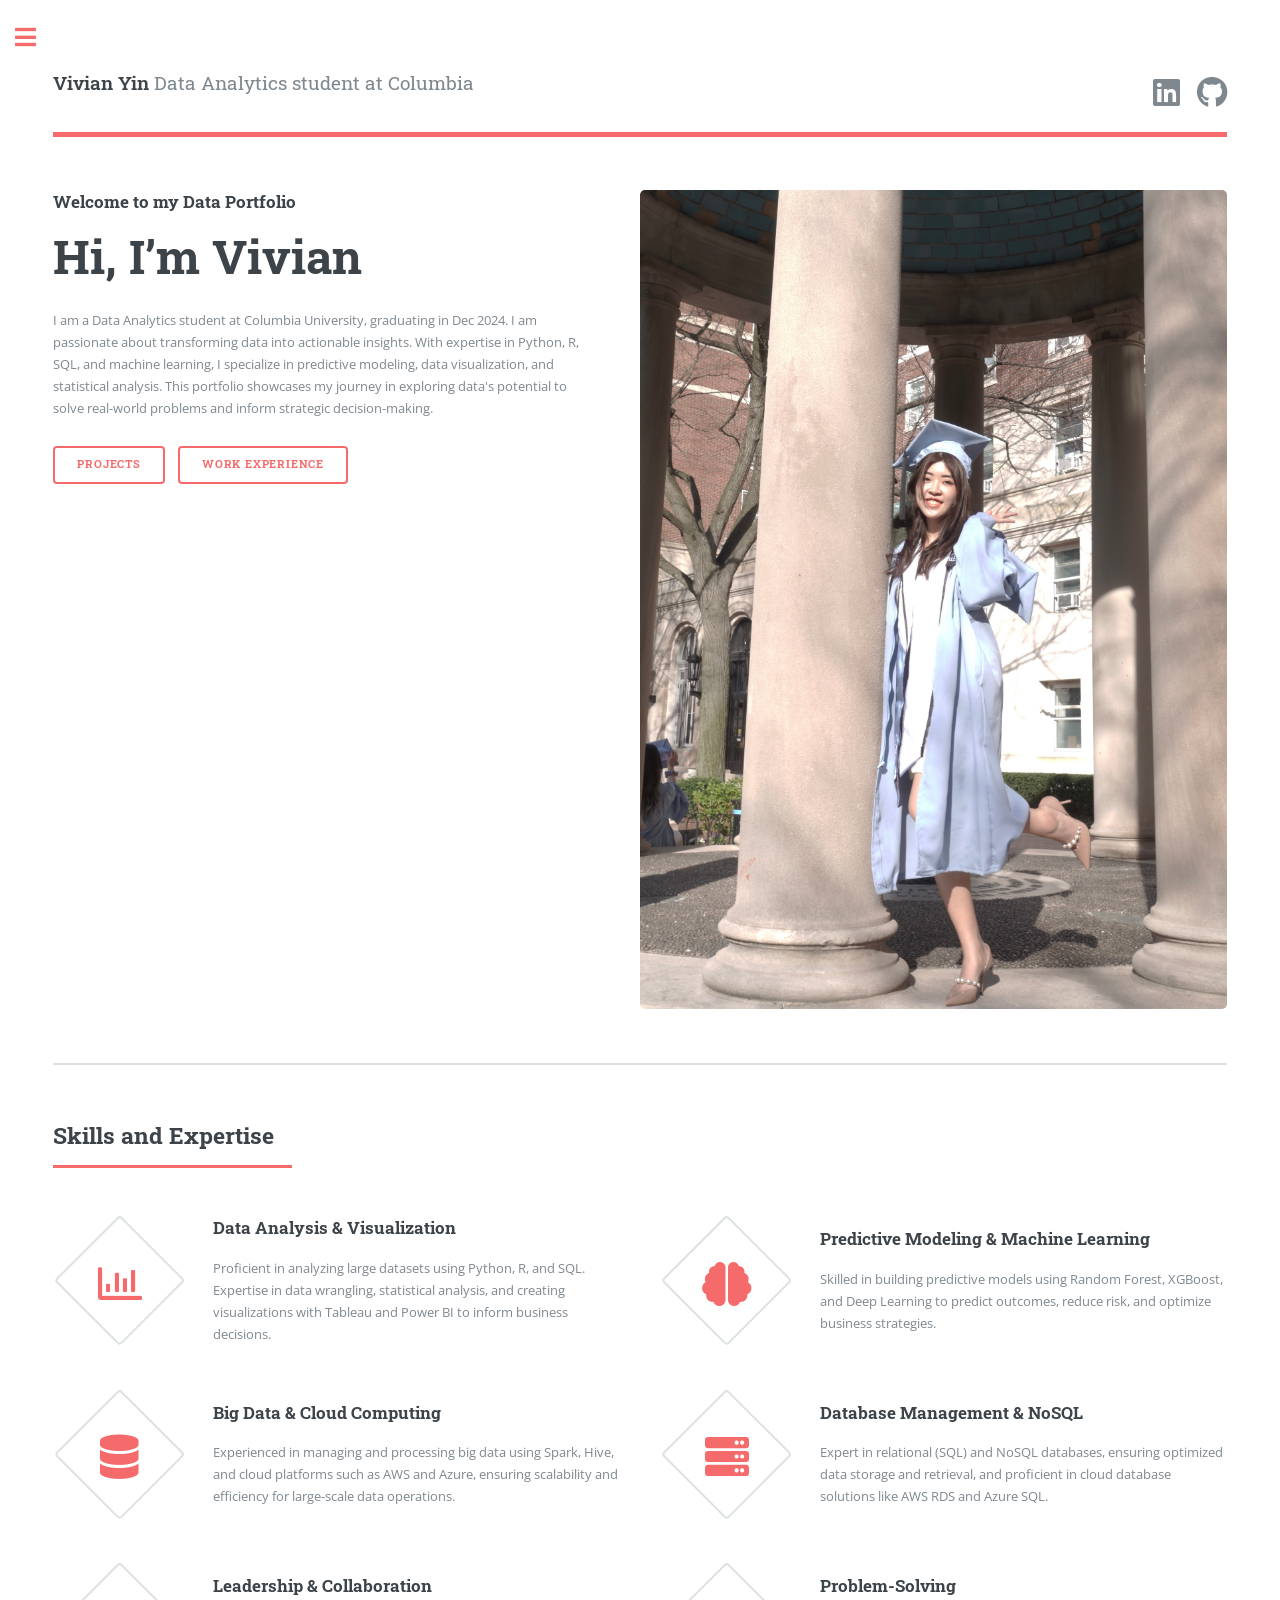
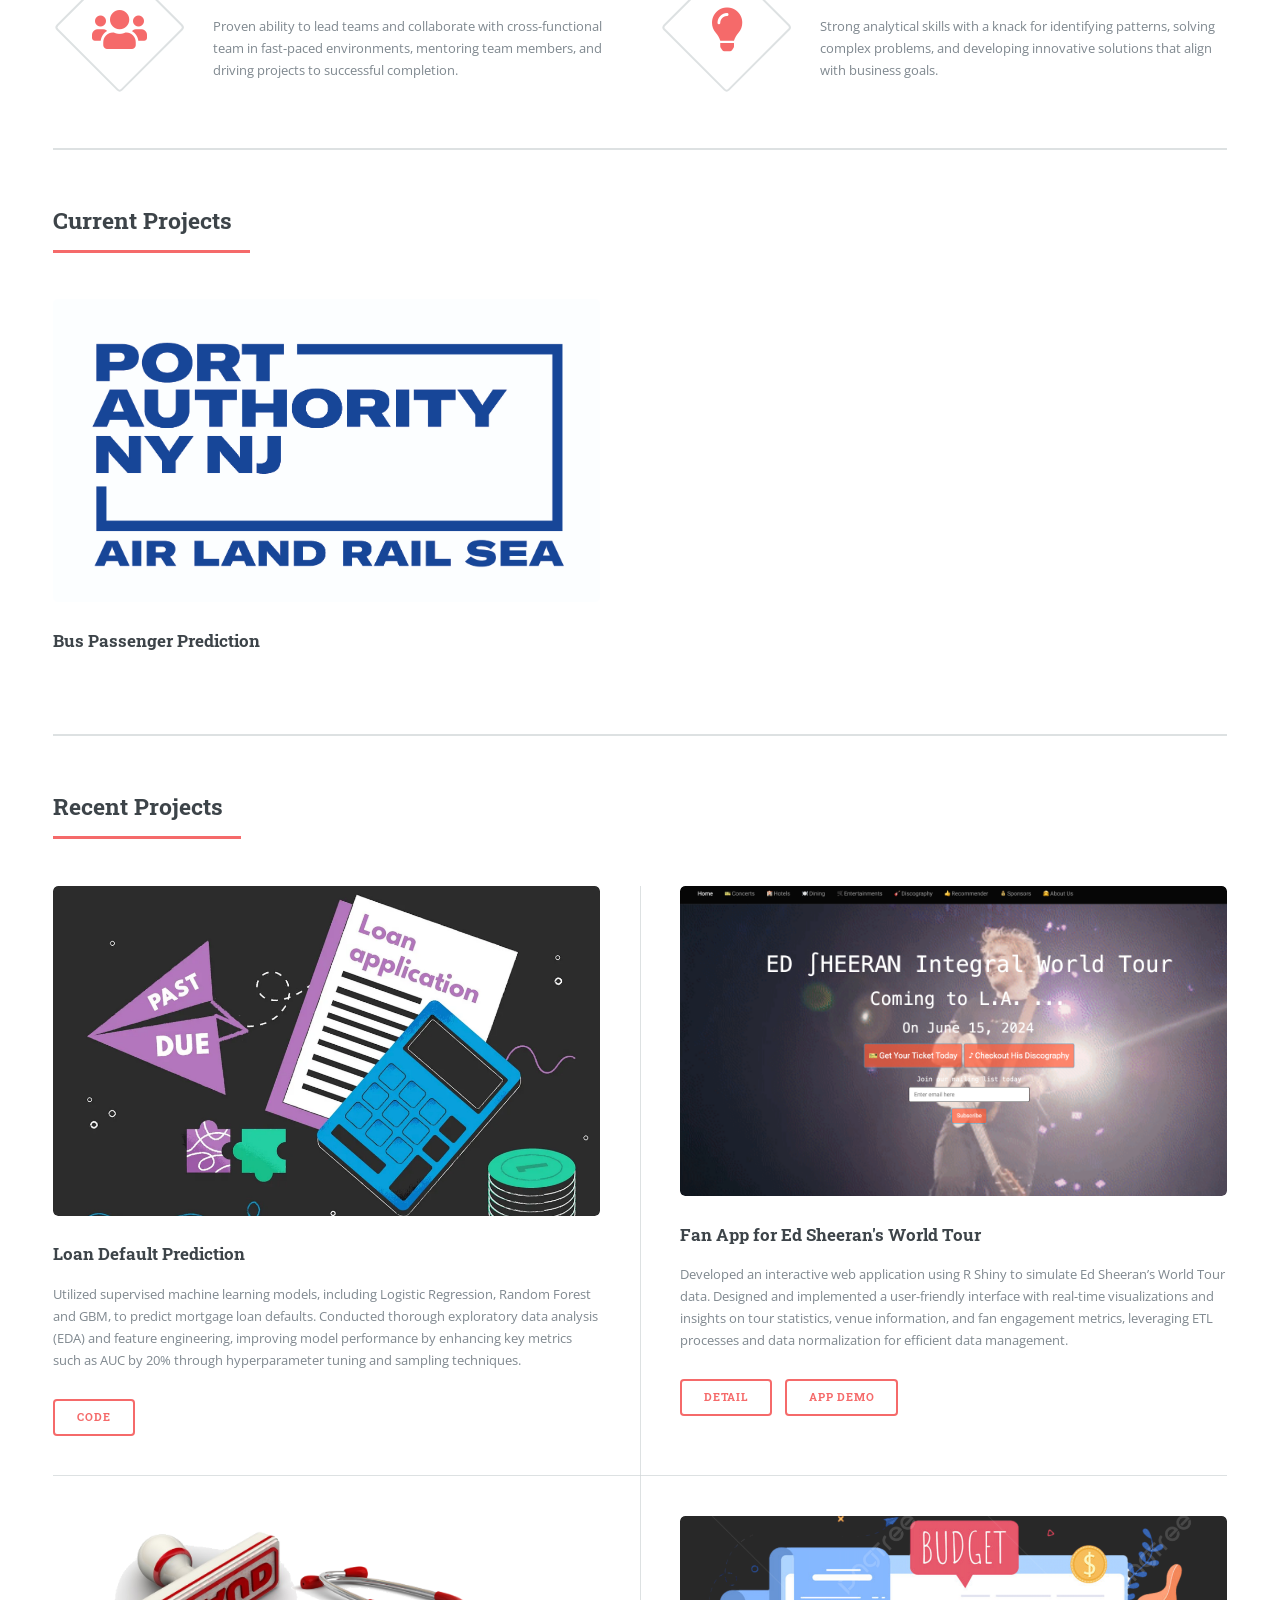
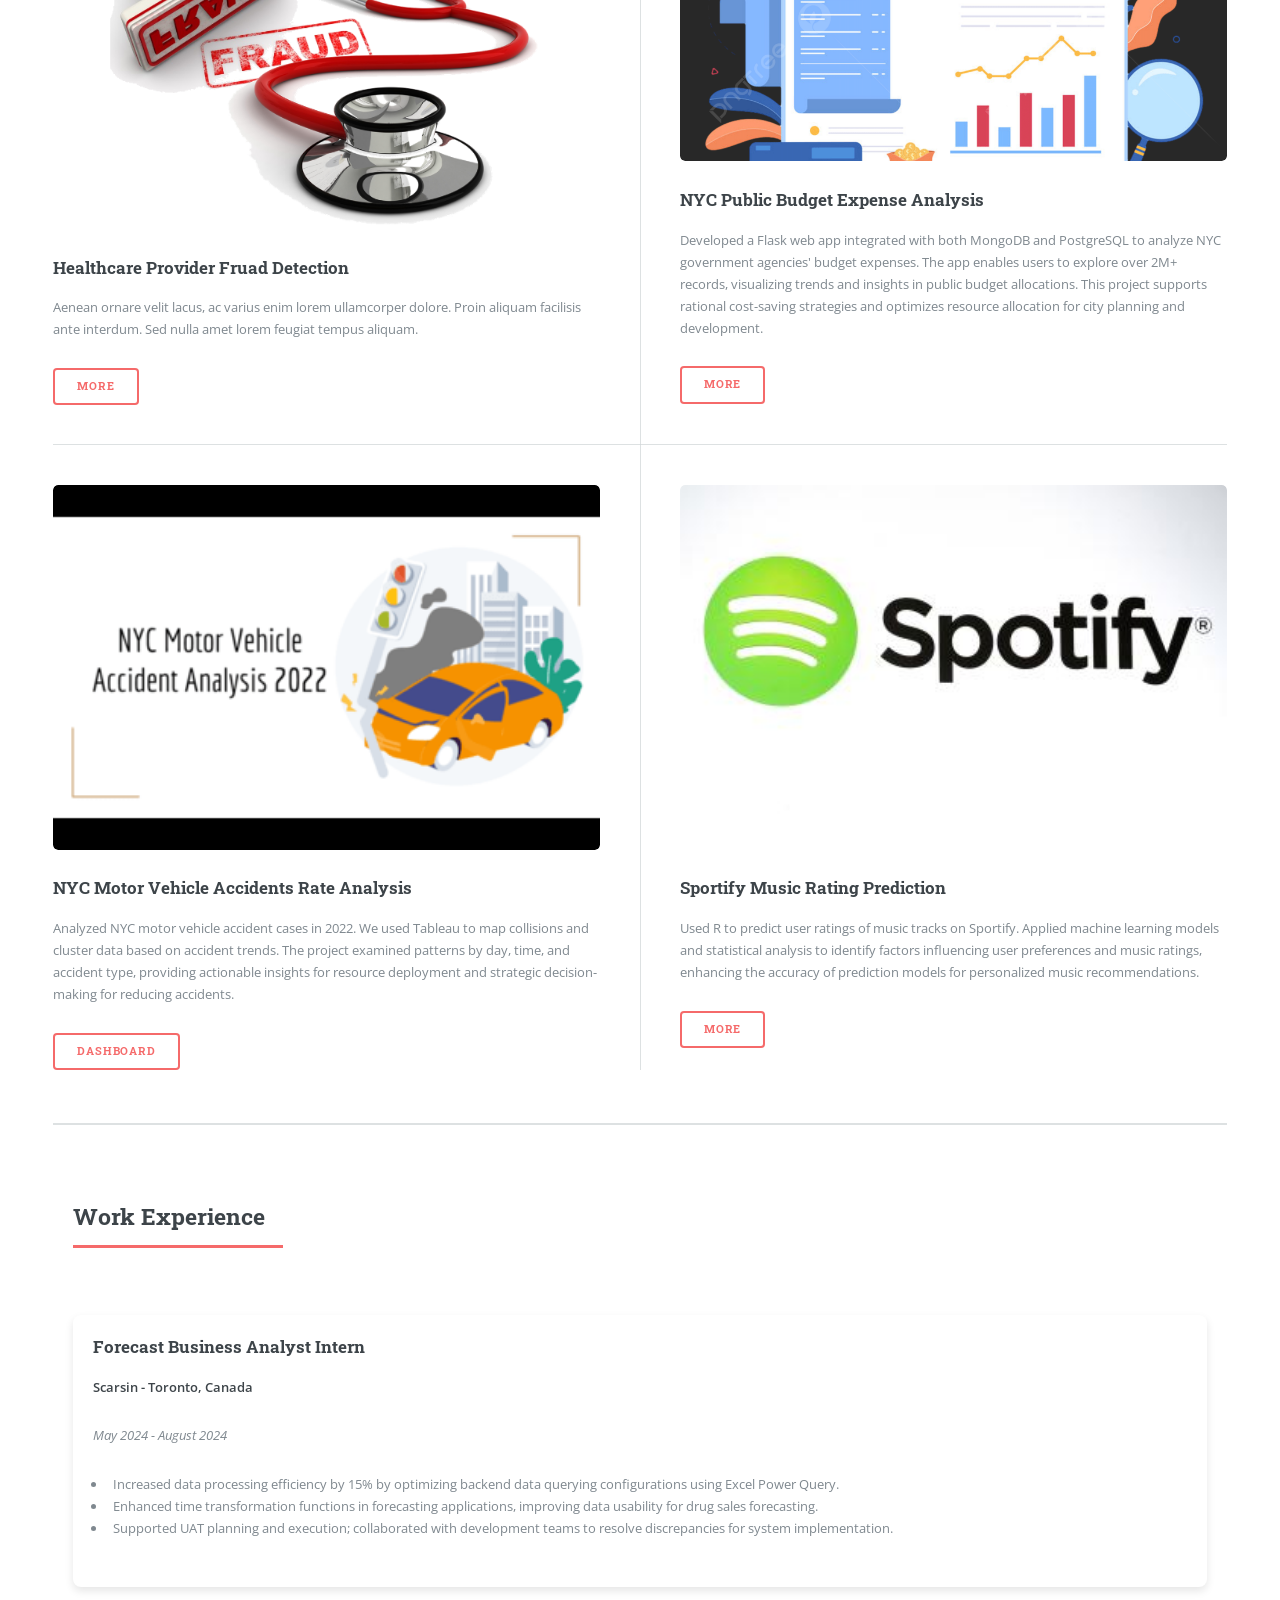
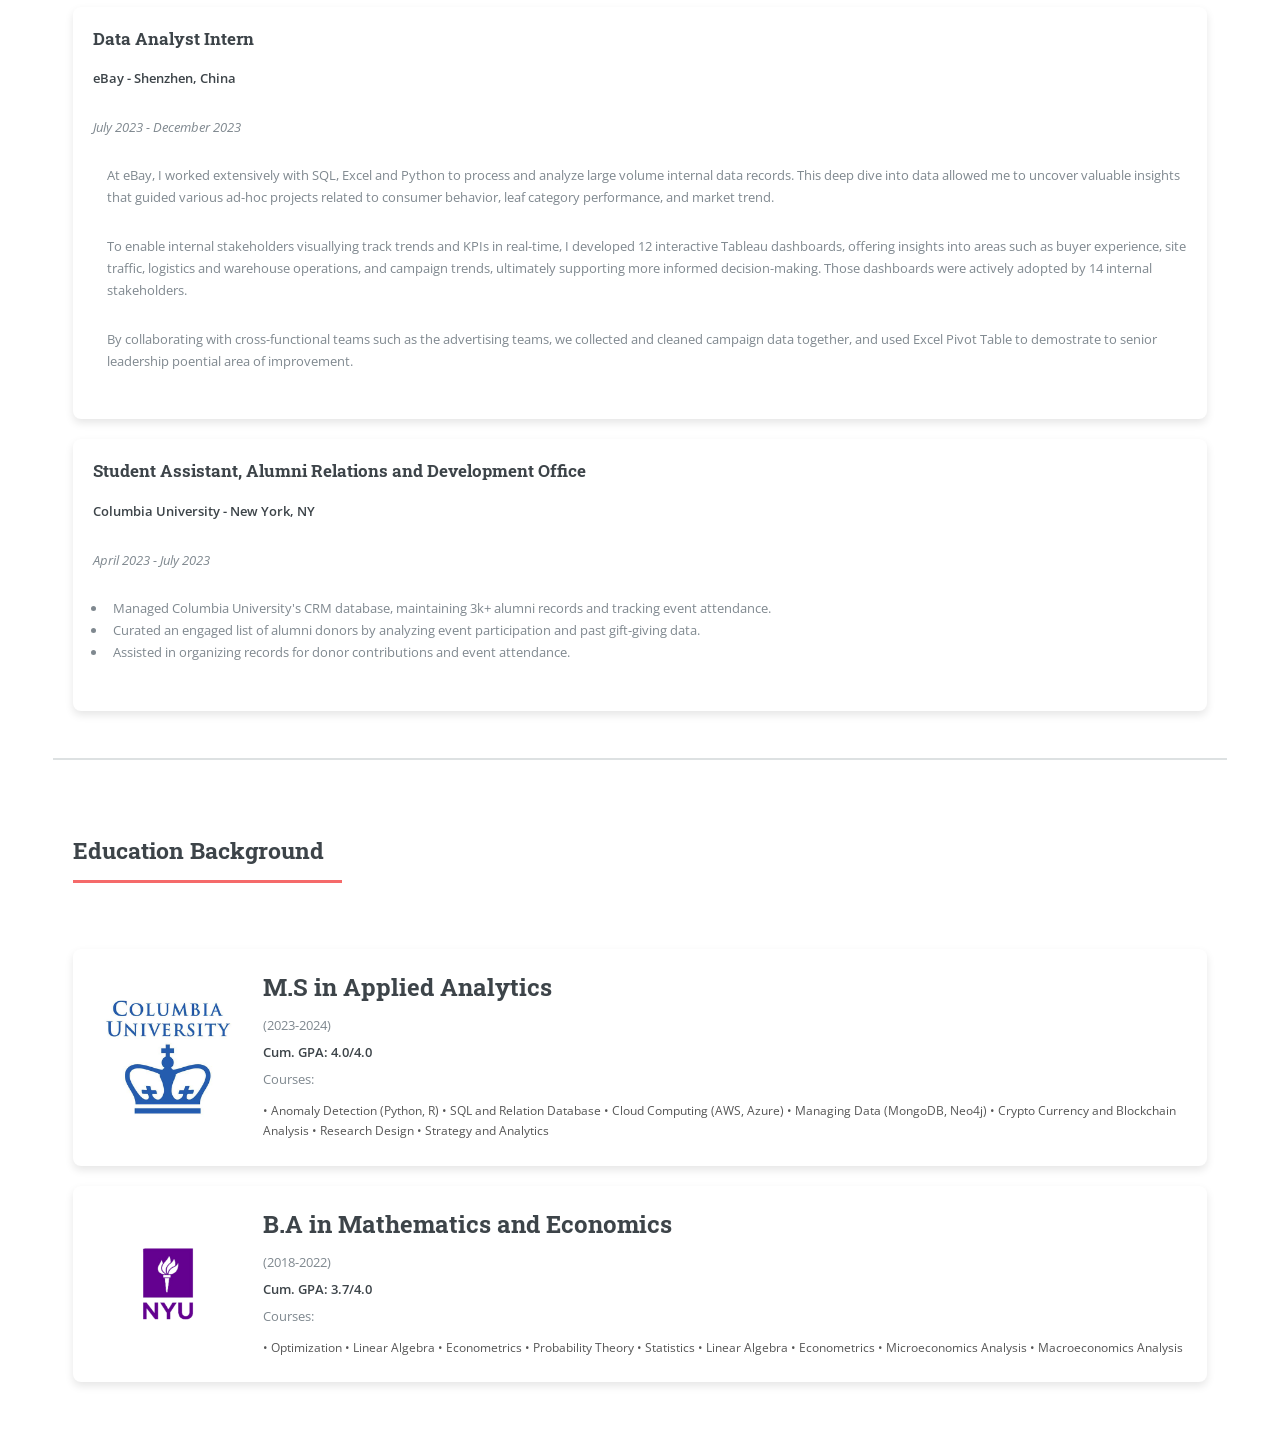
==== commit 197b78c9: "update" ====
--- a/index.html
+++ b/index.html
@@ -95,7 +95,7 @@
 										<article>
 											<span class="icon solid fa-lightbulb"></span>
 											<div class="content">
-												<h3>Problem-Solving & Critical Thinking</h3>
+												<h3>Problem-Solving</h3>
 												<p>Strong analytical skills with a knack for identifying patterns, solving complex problems, and developing innovative solutions that align with business goals.</p>
 											</div>
 										</article>
--- a/assets/css/main.css
+++ b/assets/css/main.css
@@ -1213,24 +1213,6 @@
     .icon.brands {
     font-size: 25px; }
 
-    /* Profile Picture Styling */
-.profile-picture {
-  width: 100%; /* Set the width to 100% to fit the container */
-  max-width: 533.17px; /* You can adjust this based on the desired size */
-  margin: 0 auto; /* Center the image in its container */
-  display: block;
-  overflow: hidden;
-}
-
-.profile-picture img {
-  width: 100%; /* Ensure the image scales to the full width of the container */
-  height: auto; /* Maintain the aspect ratio */
-  display: block;
-  object-fit: cover; /* Cover the container space while maintaining aspect ratio */
-  border-radius: 0.375em; /* Apply the same border radius as in your existing CSS */
-}
-
-
 /* Image */
 .image {
   border-radius: 0.375em;
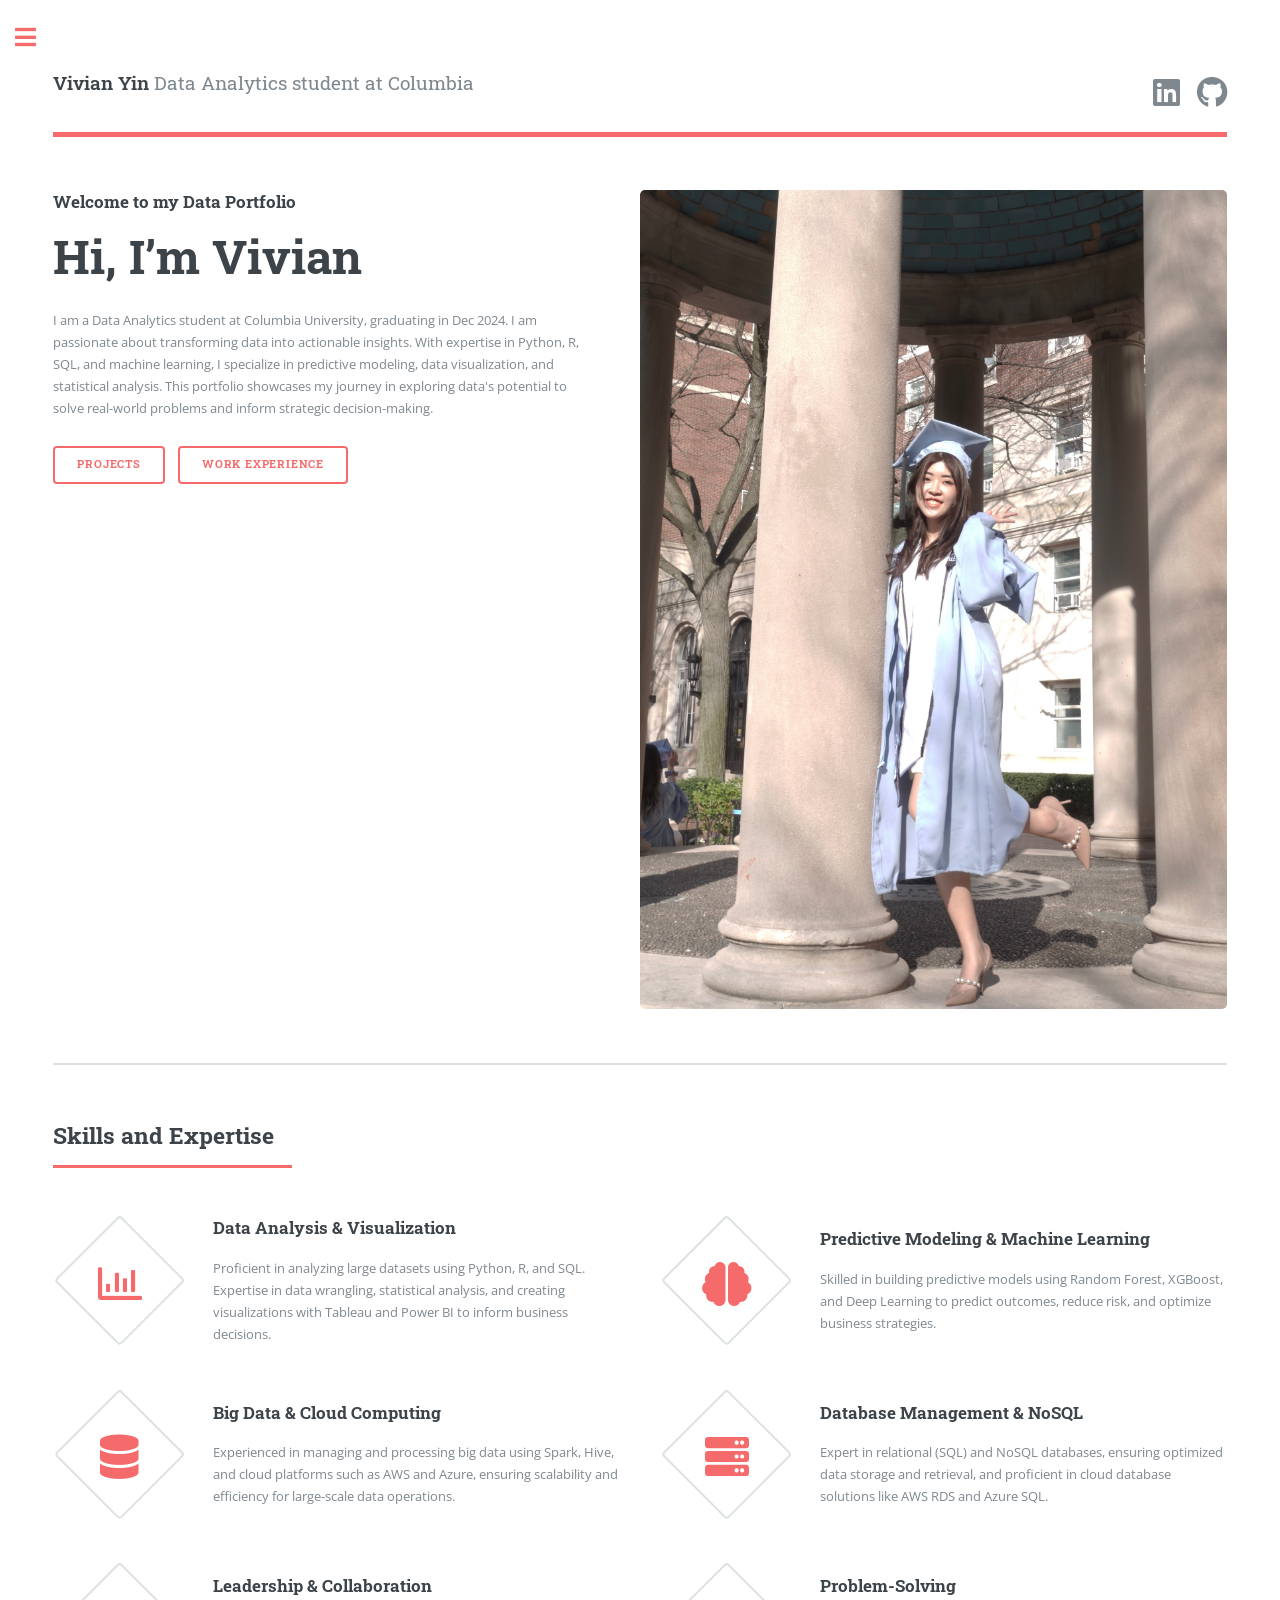
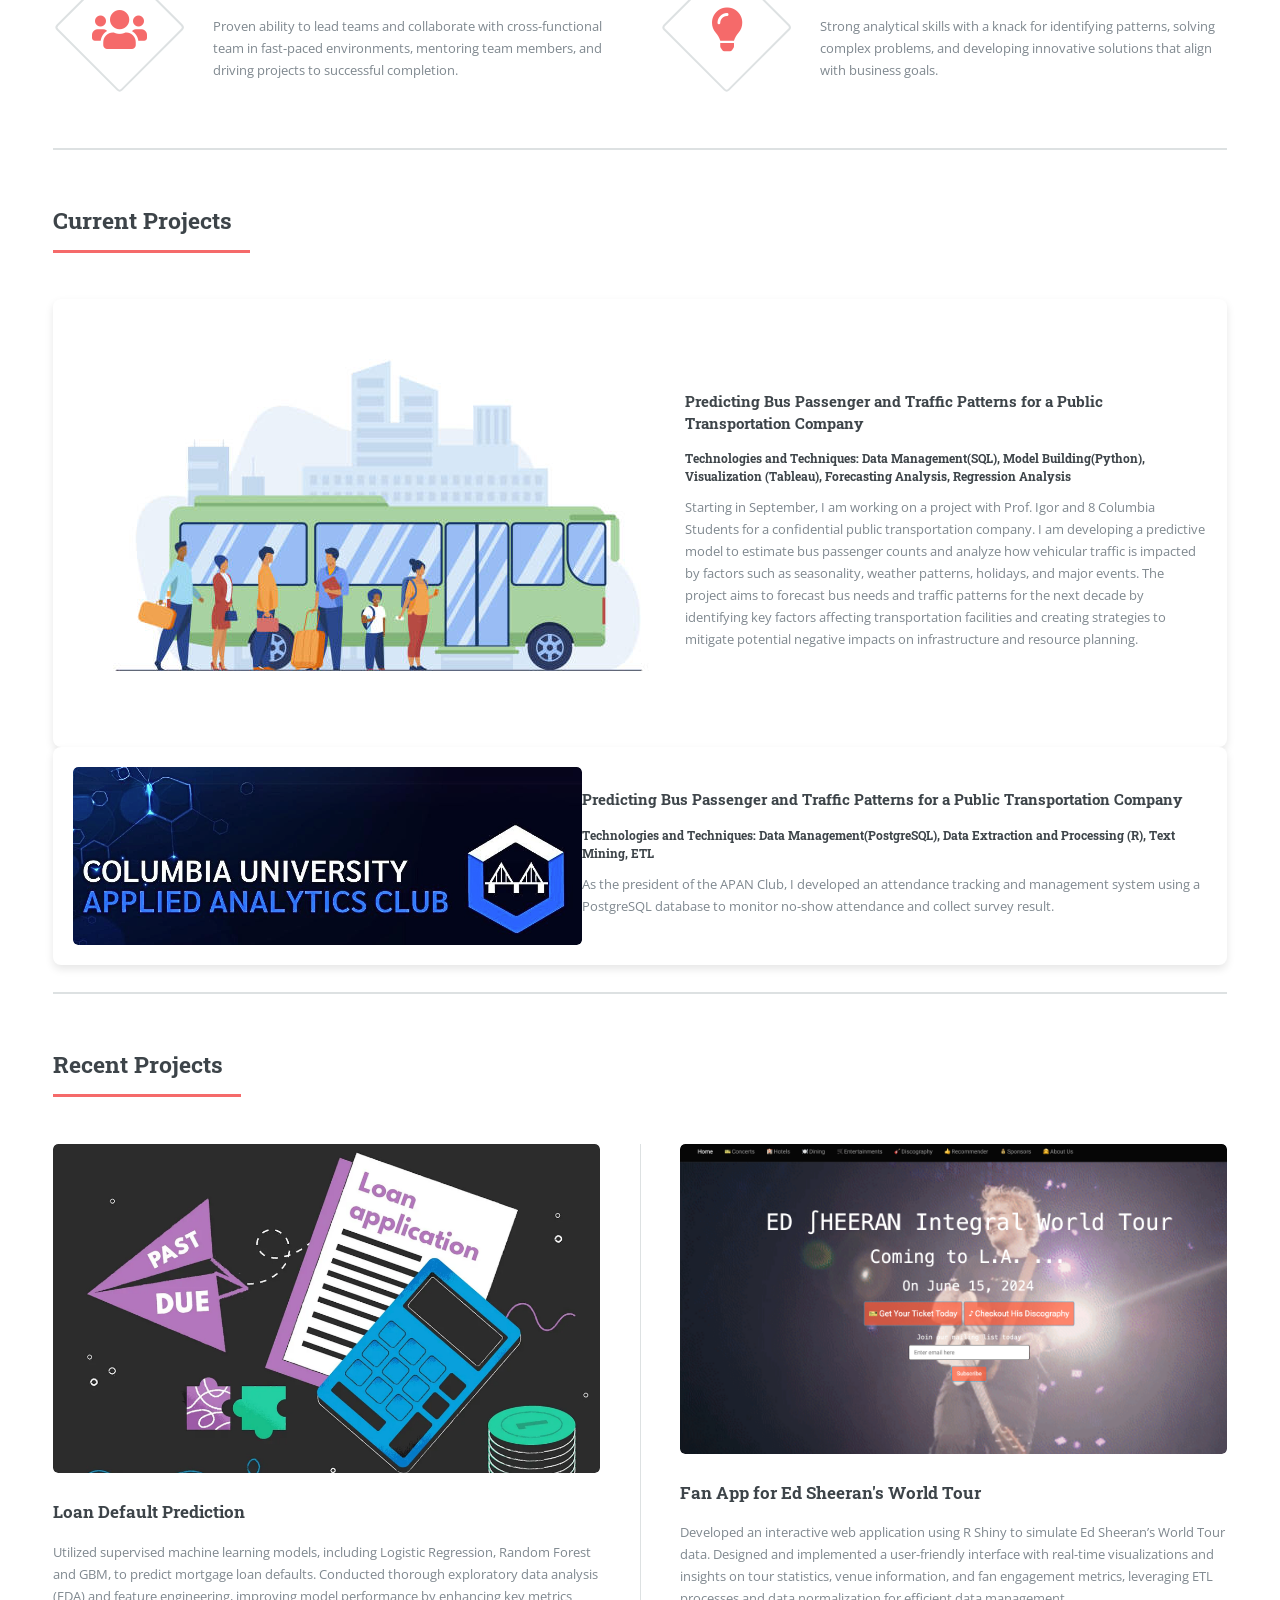
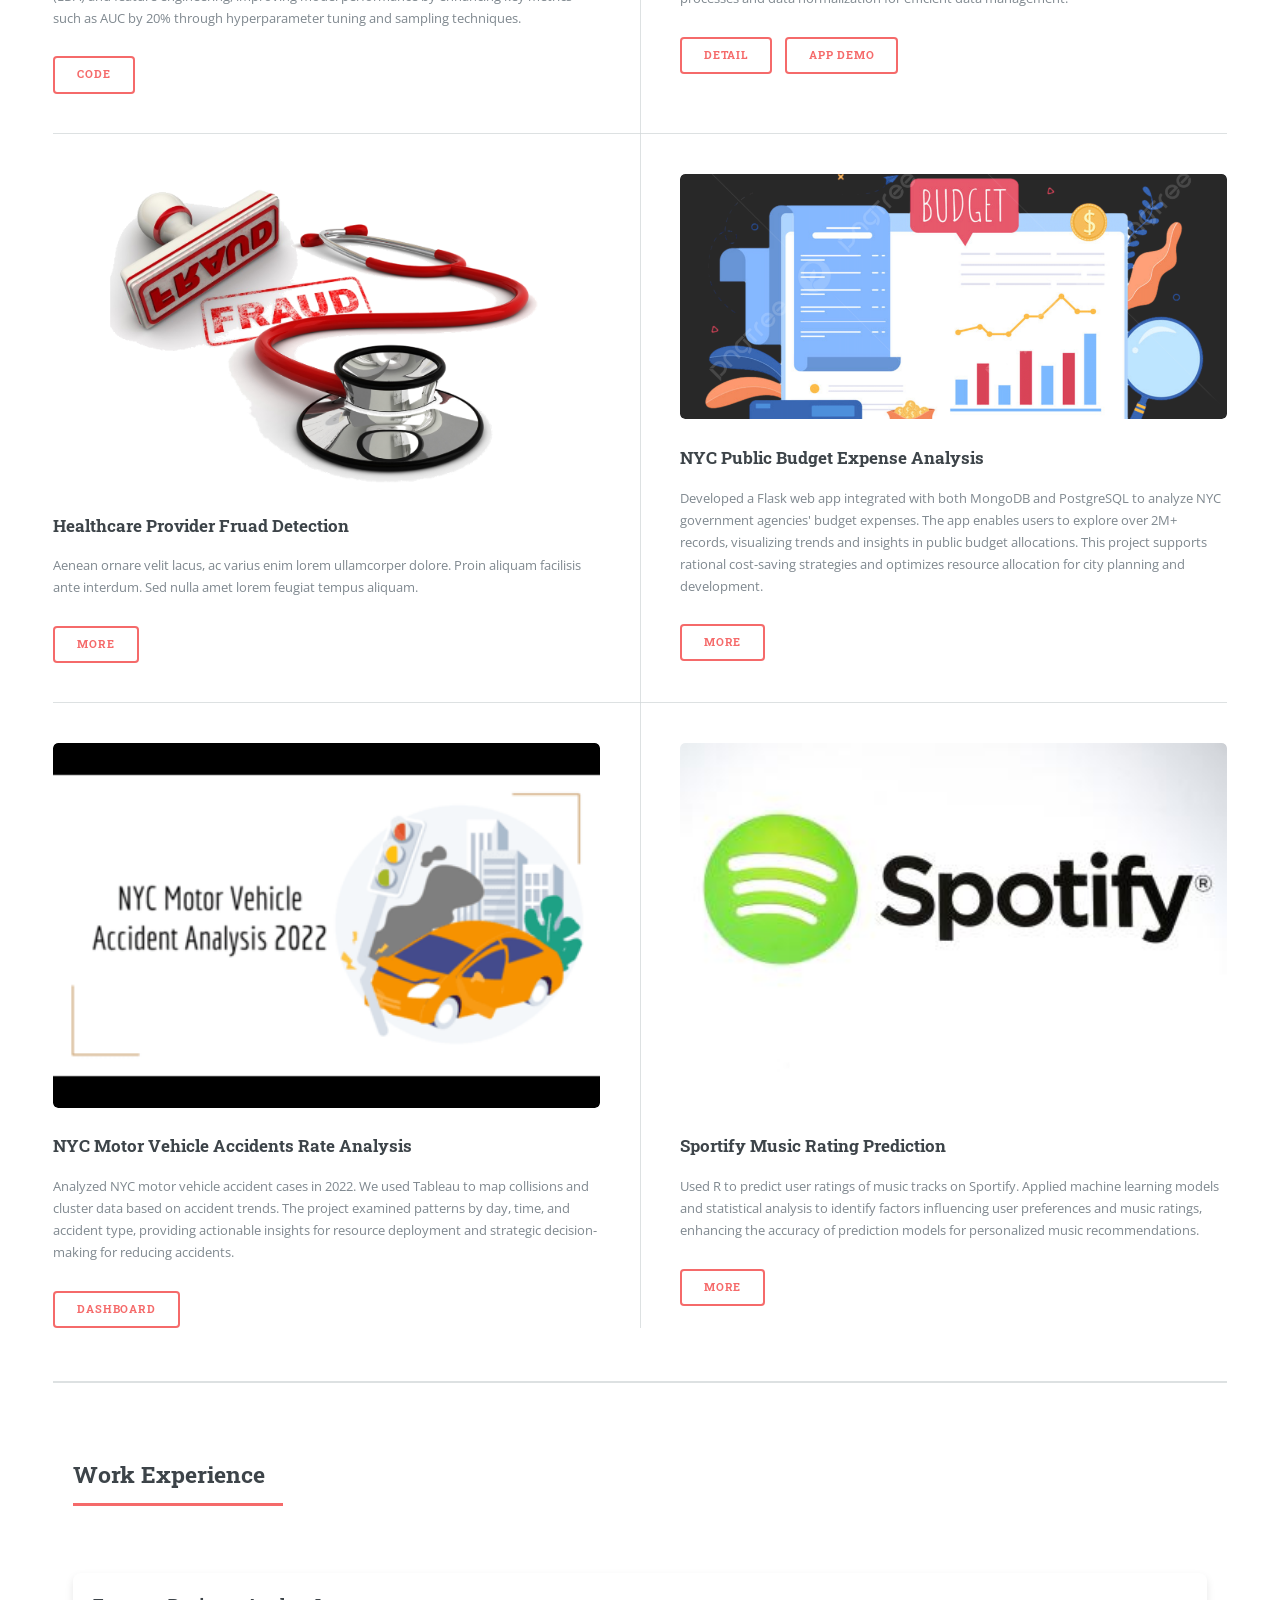
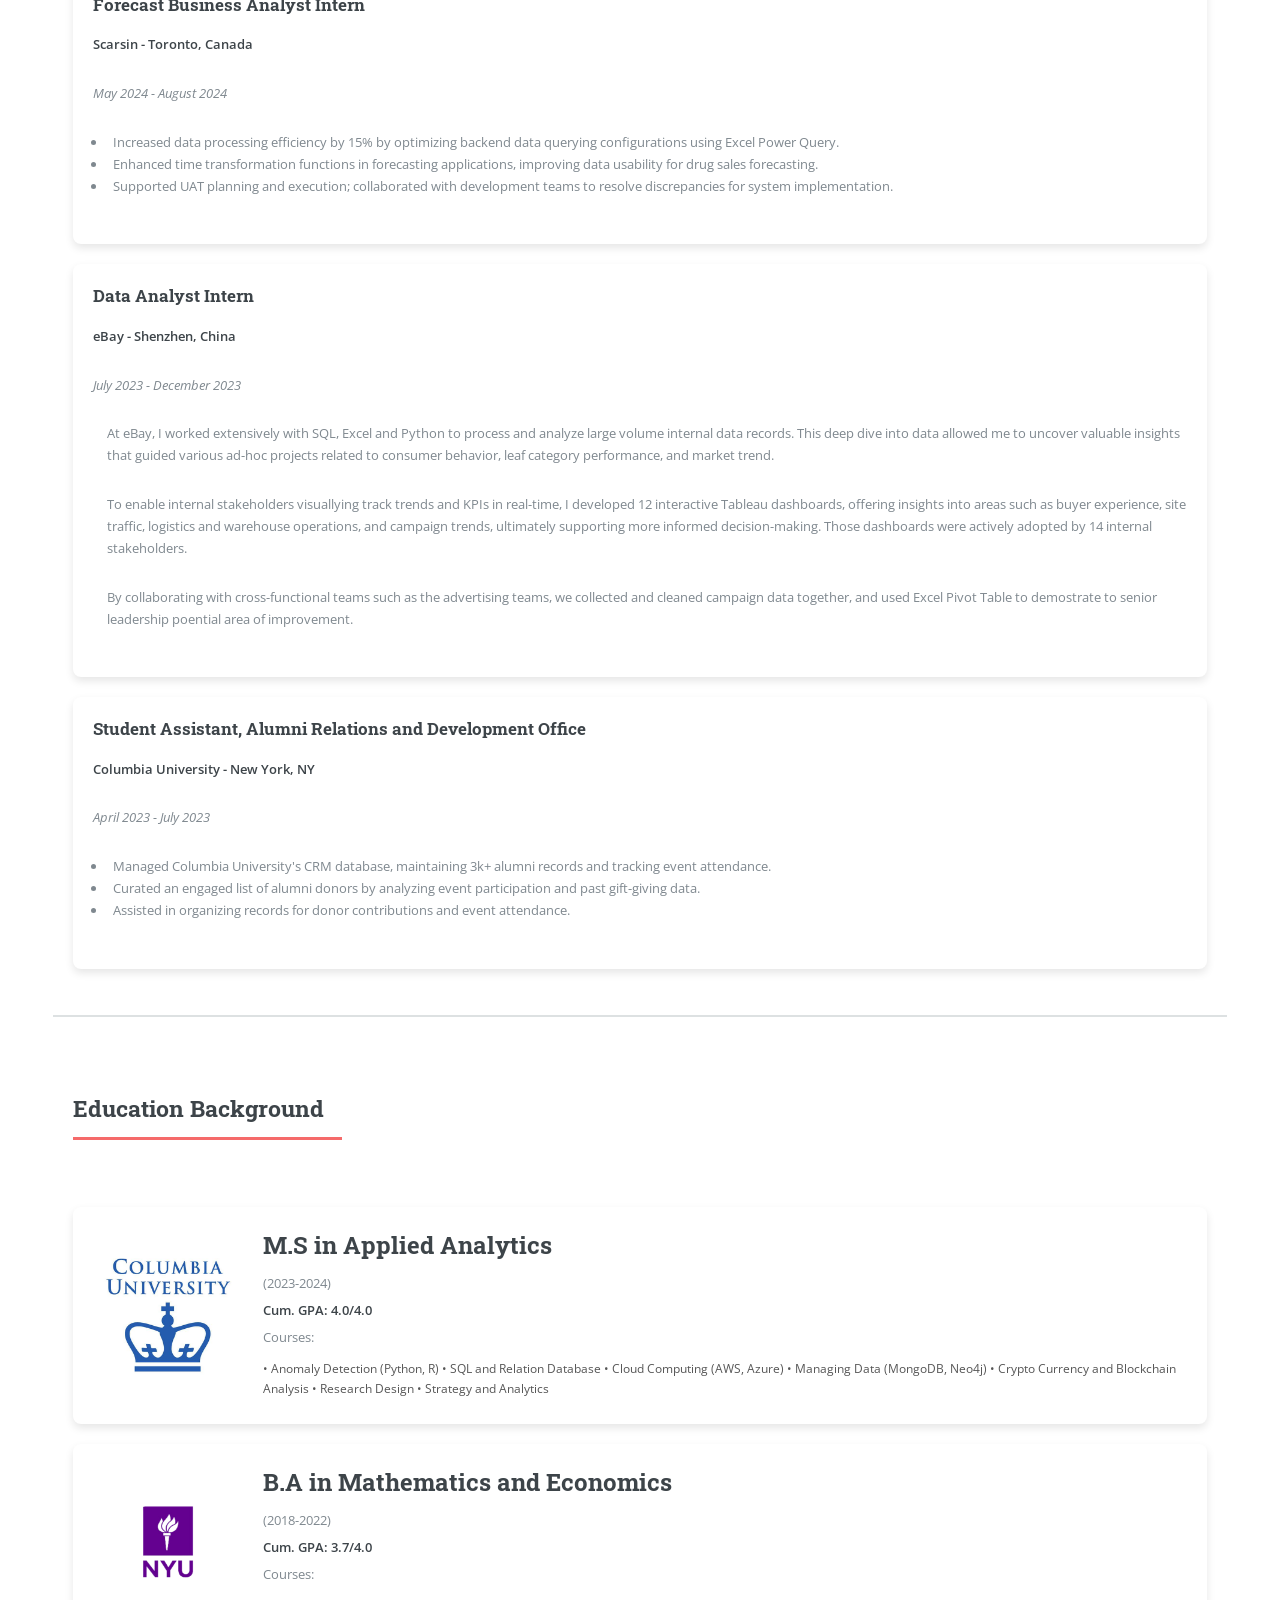
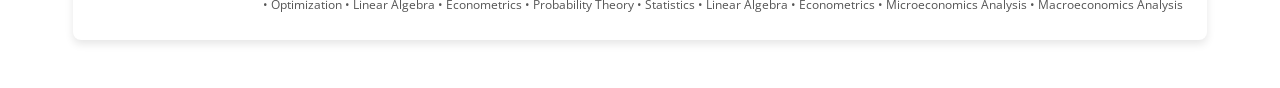
==== commit 562517f0: "update project" ====
--- a/index.html
+++ b/index.html
@@ -111,16 +111,34 @@
 								<header class="major">
 									<h2>Current Projects</h2>
 								</header>
-								<div class="posts">
-									<article>
-										<a href="#" class="image"><img src="images/bus.jpg" alt="" /></a>
-										<h3>Bus Passenger Prediction</h3>
-										<p></p>
-										<ul class="actions">
-											<!--<li><a href="#" class="button">Code</a></li>-->
-										</ul>
-									</article>
-									
+								
+								<div class="education-card">
+									<div class="content-container">
+										<a href="#" class="image">
+											<img src="images/bus.jpg" alt="">
+										</a>
+										<div class="text-content">
+											<h4>Predicting Bus Passenger and Traffic Patterns for a Public Transportation Company</h4>
+											<h5>Technologies and Techniques: Data Management(SQL), Model Building(Python), Visualization (Tableau), Forecasting Analysis, Regression Analysis</h5>
+											<p>
+												Starting in September, I am working on a project with Prof. Igor and 8 Columbia Students for a confidential public transportation company. I am developing a predictive model to estimate bus passenger counts and analyze how vehicular traffic is impacted by factors such as seasonality, weather patterns, holidays, and major events. The project aims to forecast bus needs and traffic patterns for the next decade by identifying key factors affecting transportation facilities and creating strategies to mitigate potential negative impacts on infrastructure and resource planning.
+											</p>
+										</div>
+									</div>
+								</div>
+								<div class="education-card">
+									<div class="content-container">
+										<a href="#" class="image">
+											<img src="images/apan club.png" alt="">
+										</a>
+										<div class="text-content">
+											<h4>Predicting Bus Passenger and Traffic Patterns for a Public Transportation Company</h4>
+											<h5>Technologies and Techniques: Data Management(PostgreSQL), Data Extraction and Processing (R), Text Mining, ETL</h5>
+											<p>
+												As the president of the APAN Club, I developed an attendance tracking and management system using a PostgreSQL database to monitor no-show attendance and collect survey result. 
+											</p>
+										</div>
+									</div>
 								</div>
 							</section>
 									
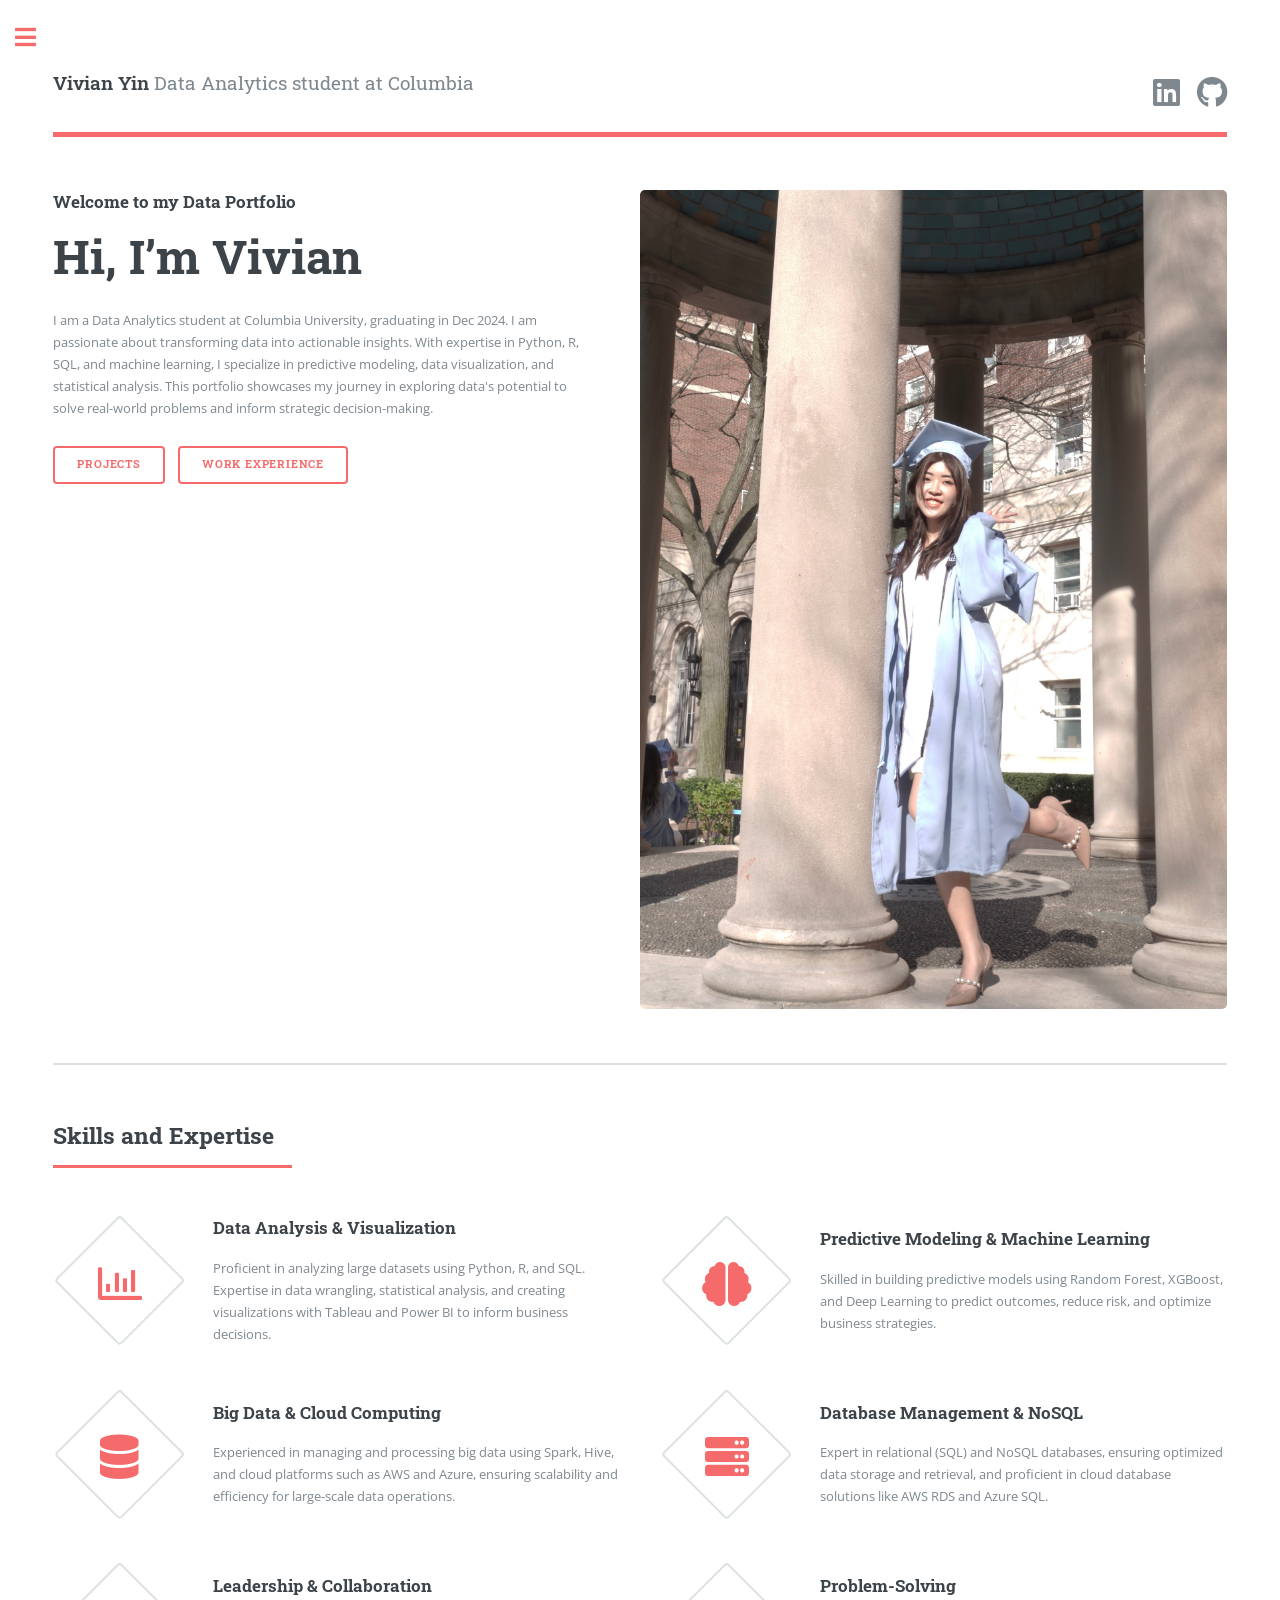
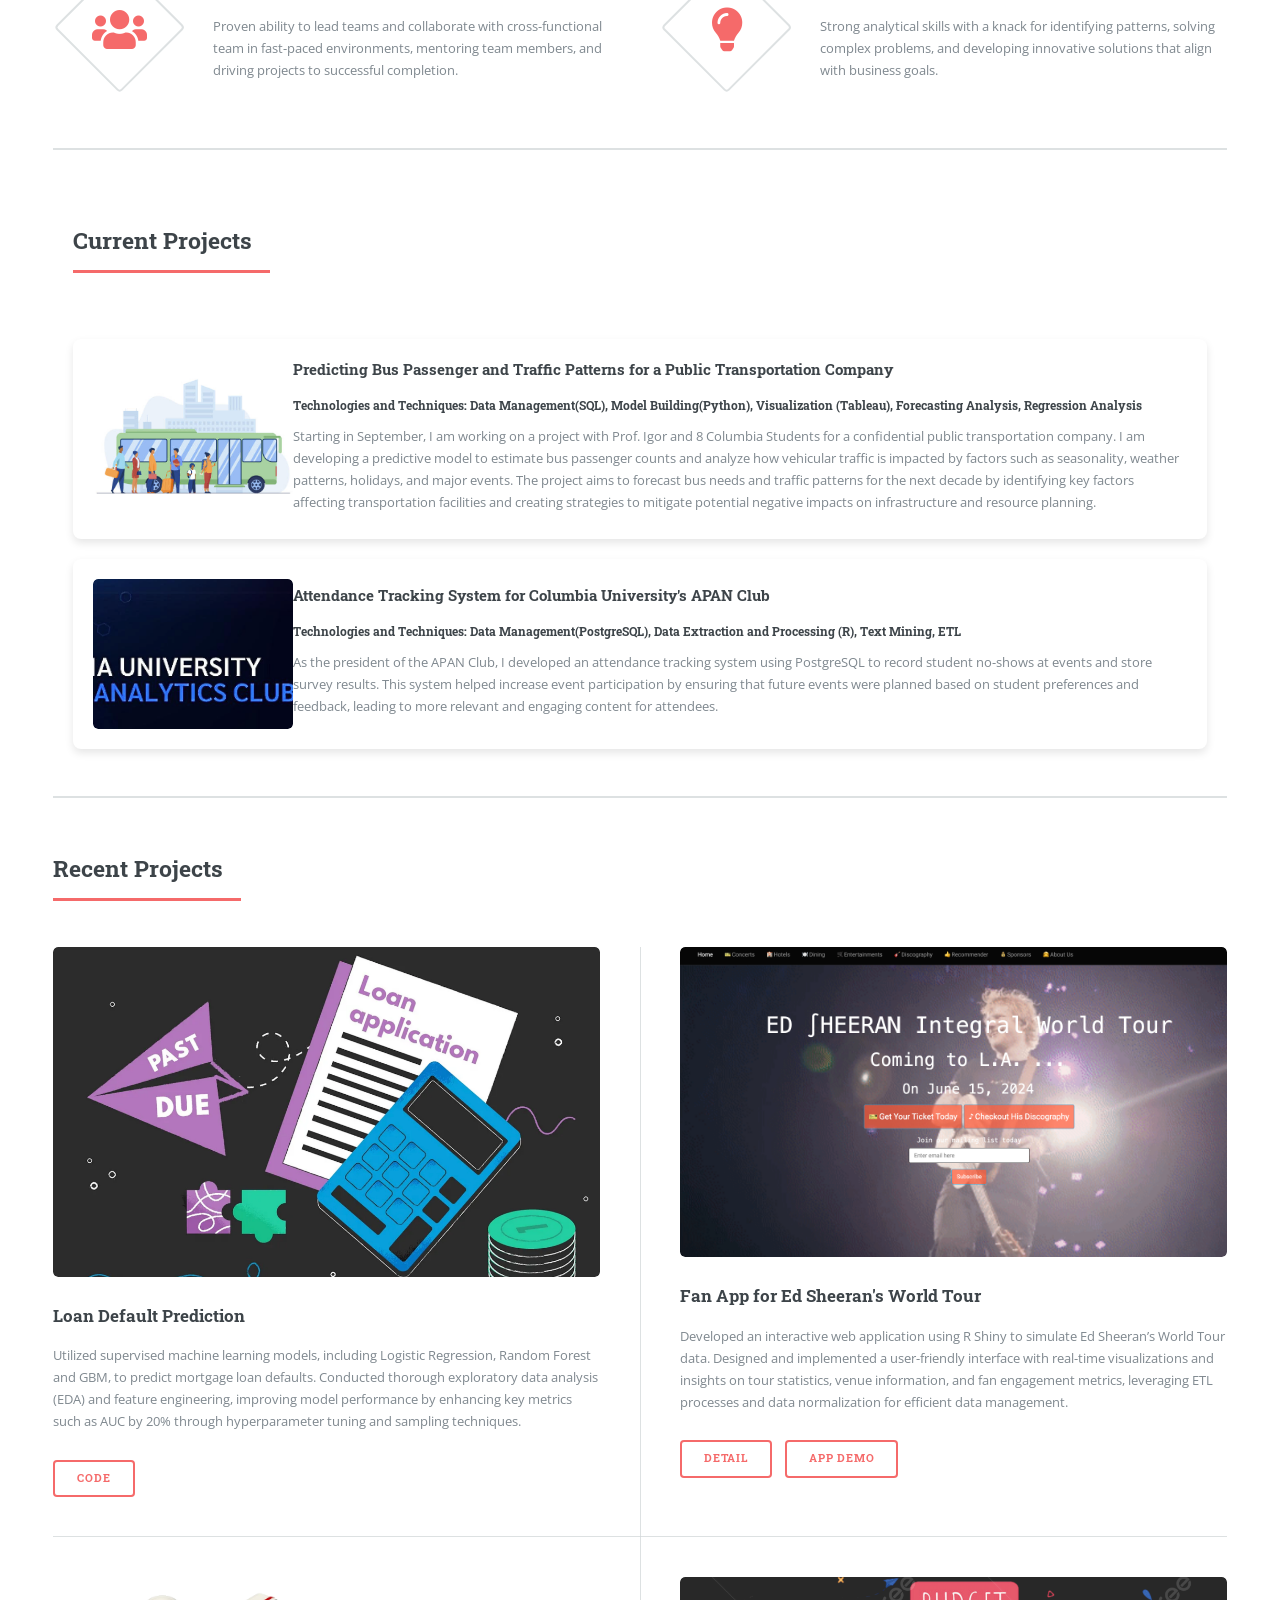
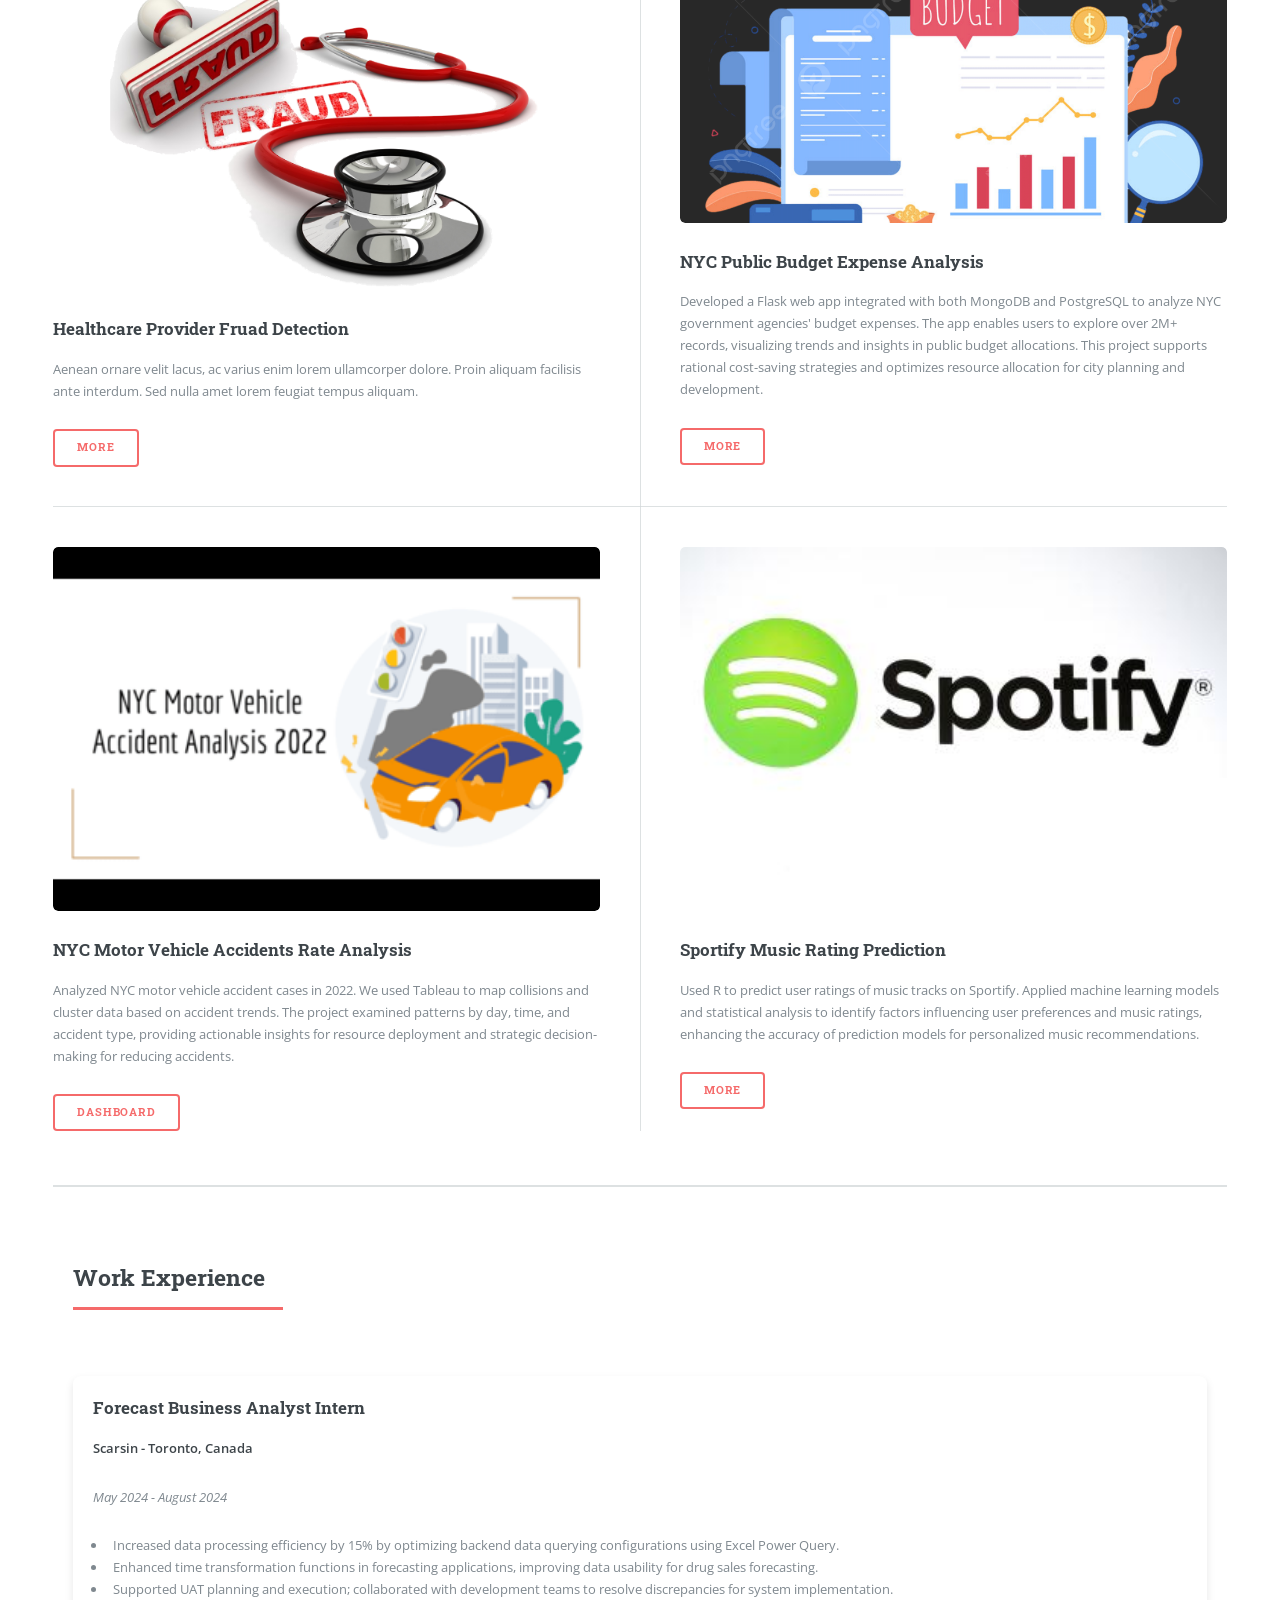
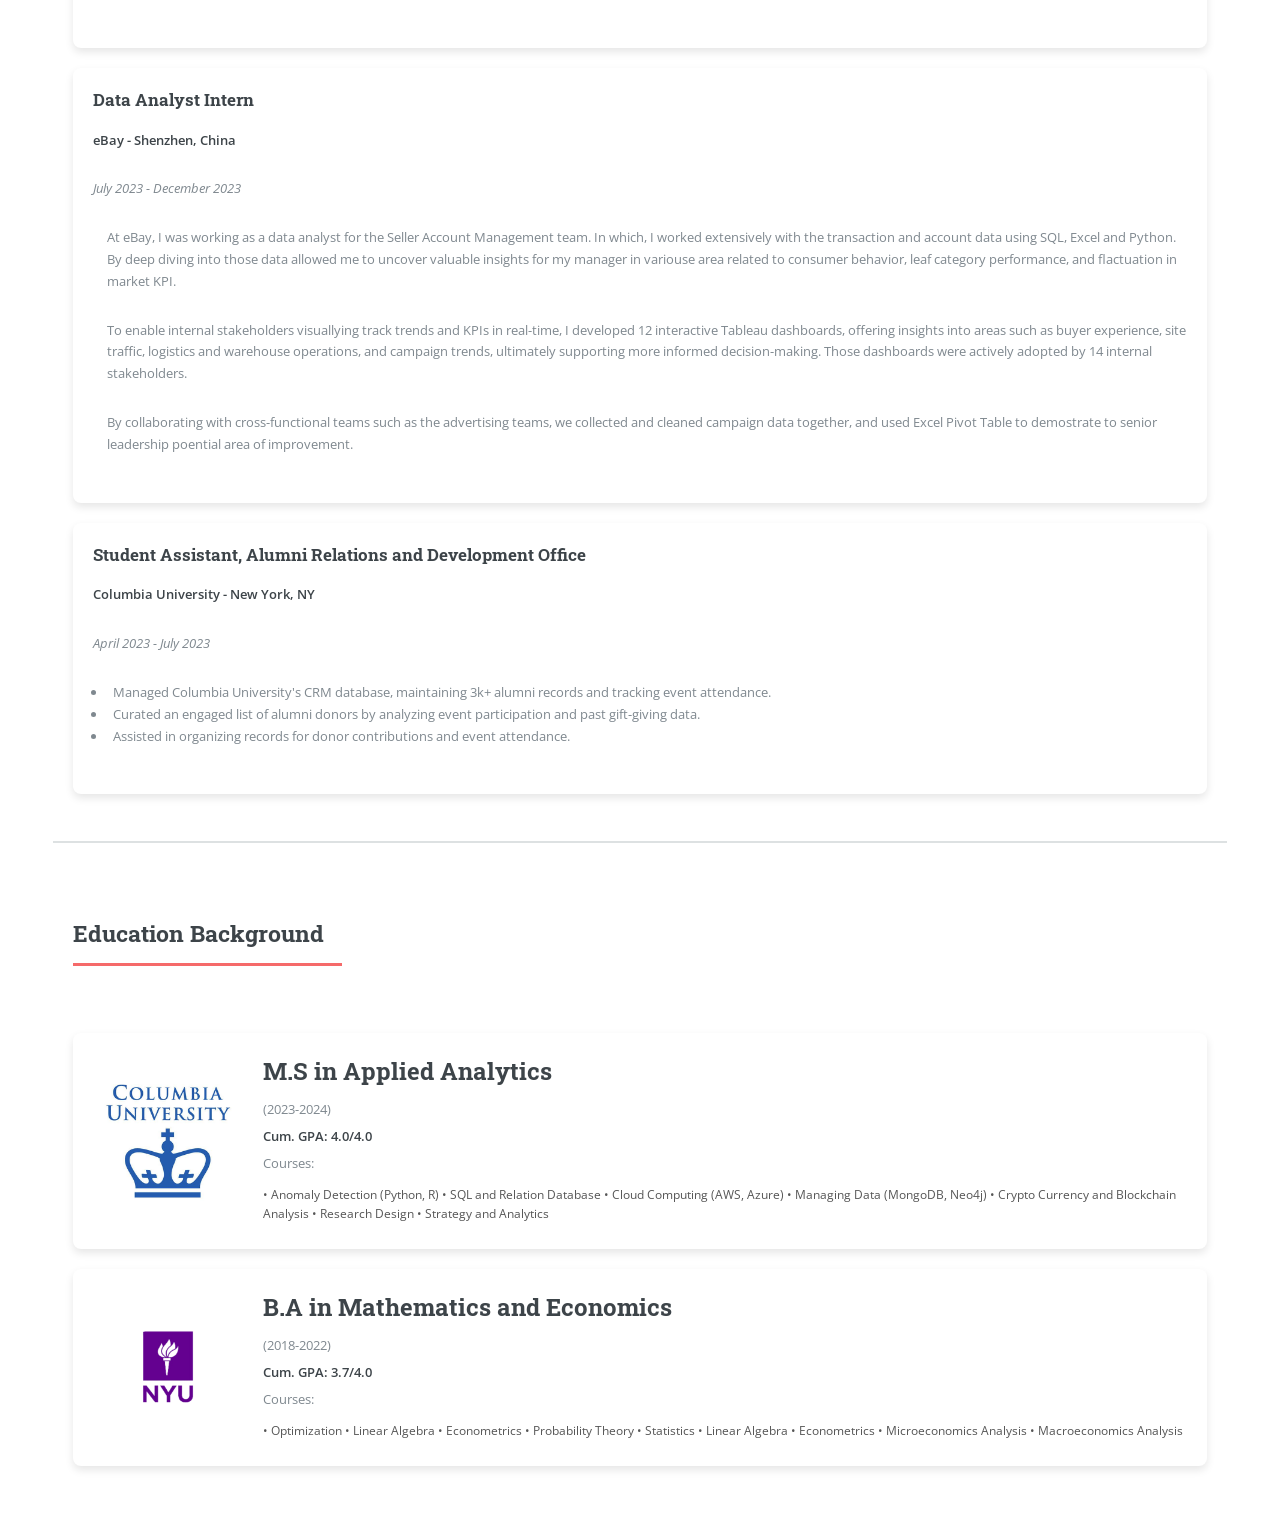
==== commit 4ae8177d: "update" ====
--- a/index.html
+++ b/index.html
@@ -108,38 +108,45 @@
 
 							<!-- Section -->
 							<section id="current-projects">
-								<header class="major">
-									<h2>Current Projects</h2>
-								</header>
-								
-								<div class="education-card">
-									<div class="content-container">
-										<a href="#" class="image">
-											<img src="images/bus.jpg" alt="">
-										</a>
-										<div class="text-content">
-											<h4>Predicting Bus Passenger and Traffic Patterns for a Public Transportation Company</h4>
-											<h5>Technologies and Techniques: Data Management(SQL), Model Building(Python), Visualization (Tableau), Forecasting Analysis, Regression Analysis</h5>
-											<p>
-												Starting in September, I am working on a project with Prof. Igor and 8 Columbia Students for a confidential public transportation company. I am developing a predictive model to estimate bus passenger counts and analyze how vehicular traffic is impacted by factors such as seasonality, weather patterns, holidays, and major events. The project aims to forecast bus needs and traffic patterns for the next decade by identifying key factors affecting transportation facilities and creating strategies to mitigate potential negative impacts on infrastructure and resource planning.
-											</p>
+								<div class="education-cards">
+									<header class="major">
+										<h2>Current Projects</h2>
+									</header>
+									<div class="education-card">
+										<div class="content-container">
+											<a href="#" class="image fixed-image">
+												<img src="images/bus.jpg" alt="">
+											</a>
+											<div class="text-content">
+												<h4>Predicting Bus Passenger and Traffic Patterns for a Public Transportation Company</h4>
+												<h5>Technologies and Techniques: Data Management(SQL), Model Building(Python), Visualization (Tableau), Forecasting Analysis, Regression Analysis</h5>
+												<p>
+													Starting in September, I am working on a project with Prof. Igor and 8 Columbia Students for a confidential public transportation company. I am developing a predictive model to estimate bus passenger counts and analyze how vehicular traffic is impacted by factors such as seasonality, weather patterns, holidays, and major events. The project aims to forecast bus needs and traffic patterns for the next decade by identifying key factors affecting transportation facilities and creating strategies to mitigate potential negative impacts on infrastructure and resource planning.
+												</p>
+											</div>
 										</div>
 									</div>
-								</div>
-								<div class="education-card">
-									<div class="content-container">
-										<a href="#" class="image">
-											<img src="images/apan club.png" alt="">
-										</a>
-										<div class="text-content">
-											<h4>Predicting Bus Passenger and Traffic Patterns for a Public Transportation Company</h4>
-											<h5>Technologies and Techniques: Data Management(PostgreSQL), Data Extraction and Processing (R), Text Mining, ETL</h5>
-											<p>
-												As the president of the APAN Club, I developed an attendance tracking and management system using a PostgreSQL database to monitor no-show attendance and collect survey result. 
-											</p>
+								
+									<div class="education-card">
+										<div class="content-container">
+											<a href="#" class="image fixed-image">
+												<img src="images/apan club.png" alt="">
+											</a>
+											<div class="text-content">
+												<h4>Attendance Tracking System for Columbia University's APAN Club</h4>
+												<h5>Technologies and Techniques: Data Management(PostgreSQL), Data Extraction and Processing (R), Text Mining, ETL</h5>
+												<p>
+													As the president of the APAN Club, I developed an attendance tracking system using PostgreSQL to record student no-shows at events and store survey results. This system helped increase event participation by ensuring that future events were planned based on student preferences and feedback, leading to more relevant and engaging content for attendees.
+												</p>
+											</div>
 										</div>
 									</div>
-								</div>
+									
+
+								
+								
+								
+								
 							</section>
 									
 							<!-- Section -->
@@ -222,7 +229,7 @@
 									<p><strong>eBay - Shenzhen, China</strong></p>
 									<p><em>July 2023 - December 2023</em></p>
 									<ul>
-										<p>At eBay, I worked extensively with SQL, Excel and Python to process and analyze large volume internal data records. This deep dive into data allowed me to uncover valuable insights that guided various ad-hoc projects related to consumer behavior, leaf category performance, and market trend.</p>
+										<p>At eBay, I was working as a data analyst for the Seller Account Management team. In which, I worked extensively with the transaction and account data using SQL, Excel and Python. By deep diving into those data allowed me to uncover valuable insights for my manager in variouse area related to consumer behavior, leaf category performance, and flactuation in market KPI.</p>
 										<p>To enable internal stakeholders visuallying track trends and KPIs in real-time, I developed 12 interactive Tableau dashboards, offering insights into areas such as buyer experience, site traffic, logistics and warehouse operations, and campaign trends, ultimately supporting more informed decision-making. Those dashboards were actively adopted by 14 internal stakeholders.</p>
 										<p>By collaborating with cross-functional teams such as the advertising teams, we collected and cleaned campaign data together, and used Excel Pivot Table to demostrate to senior leadership poential area of improvement.</p>
 									</ul>
--- a/assets/css/main.css
+++ b/assets/css/main.css
@@ -1262,6 +1262,11 @@
     -ms-transform: scale(1.075);
     transform: scale(1.075); }
 
+.fixed-image img {
+  width: 200px;
+  height: 150px;
+  object-fit: cover;
+}    
 /* Education */
 .logo-image {
   max-width: 150px; /* Adjust the size of the container for the logo */
@@ -1290,7 +1295,7 @@
 }
 
 .education-card:hover {
-  transform: scale(1.03);
+  transform: scale(1.02);
 }
 
 .content-container {
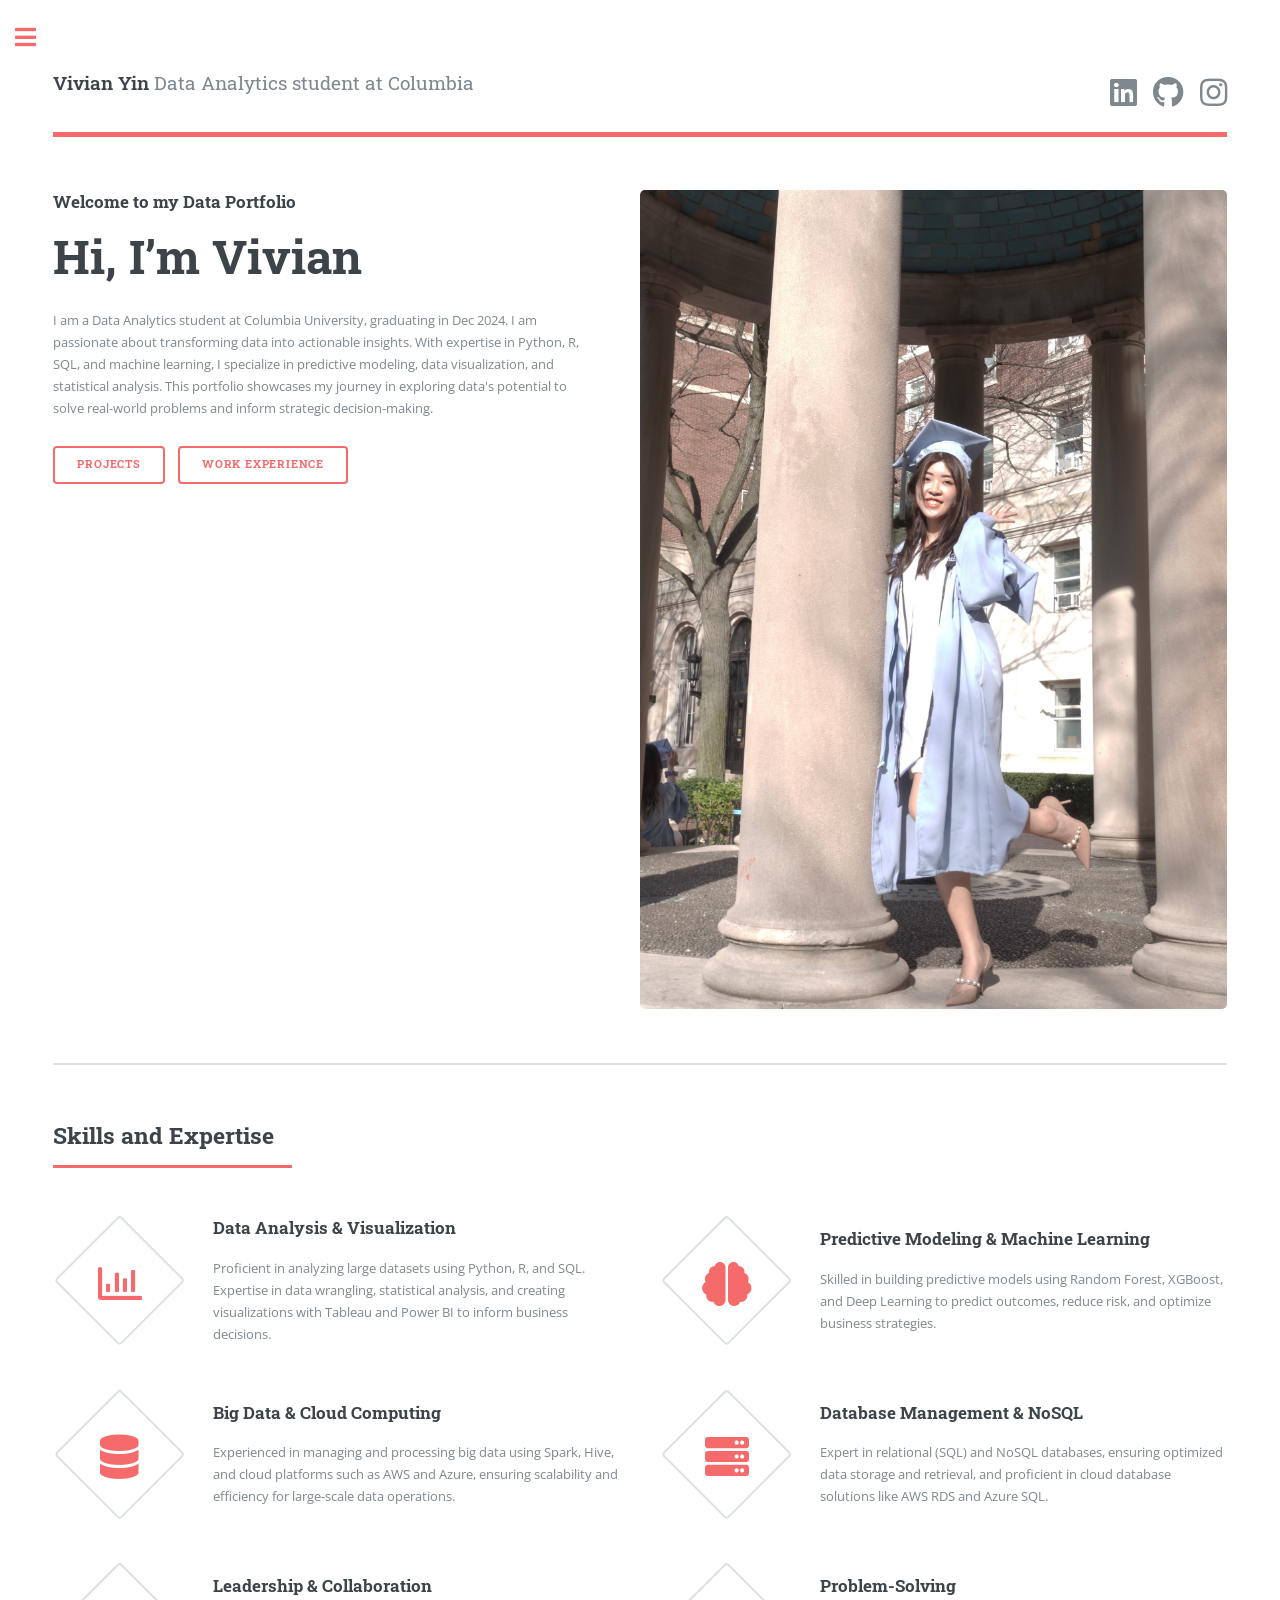
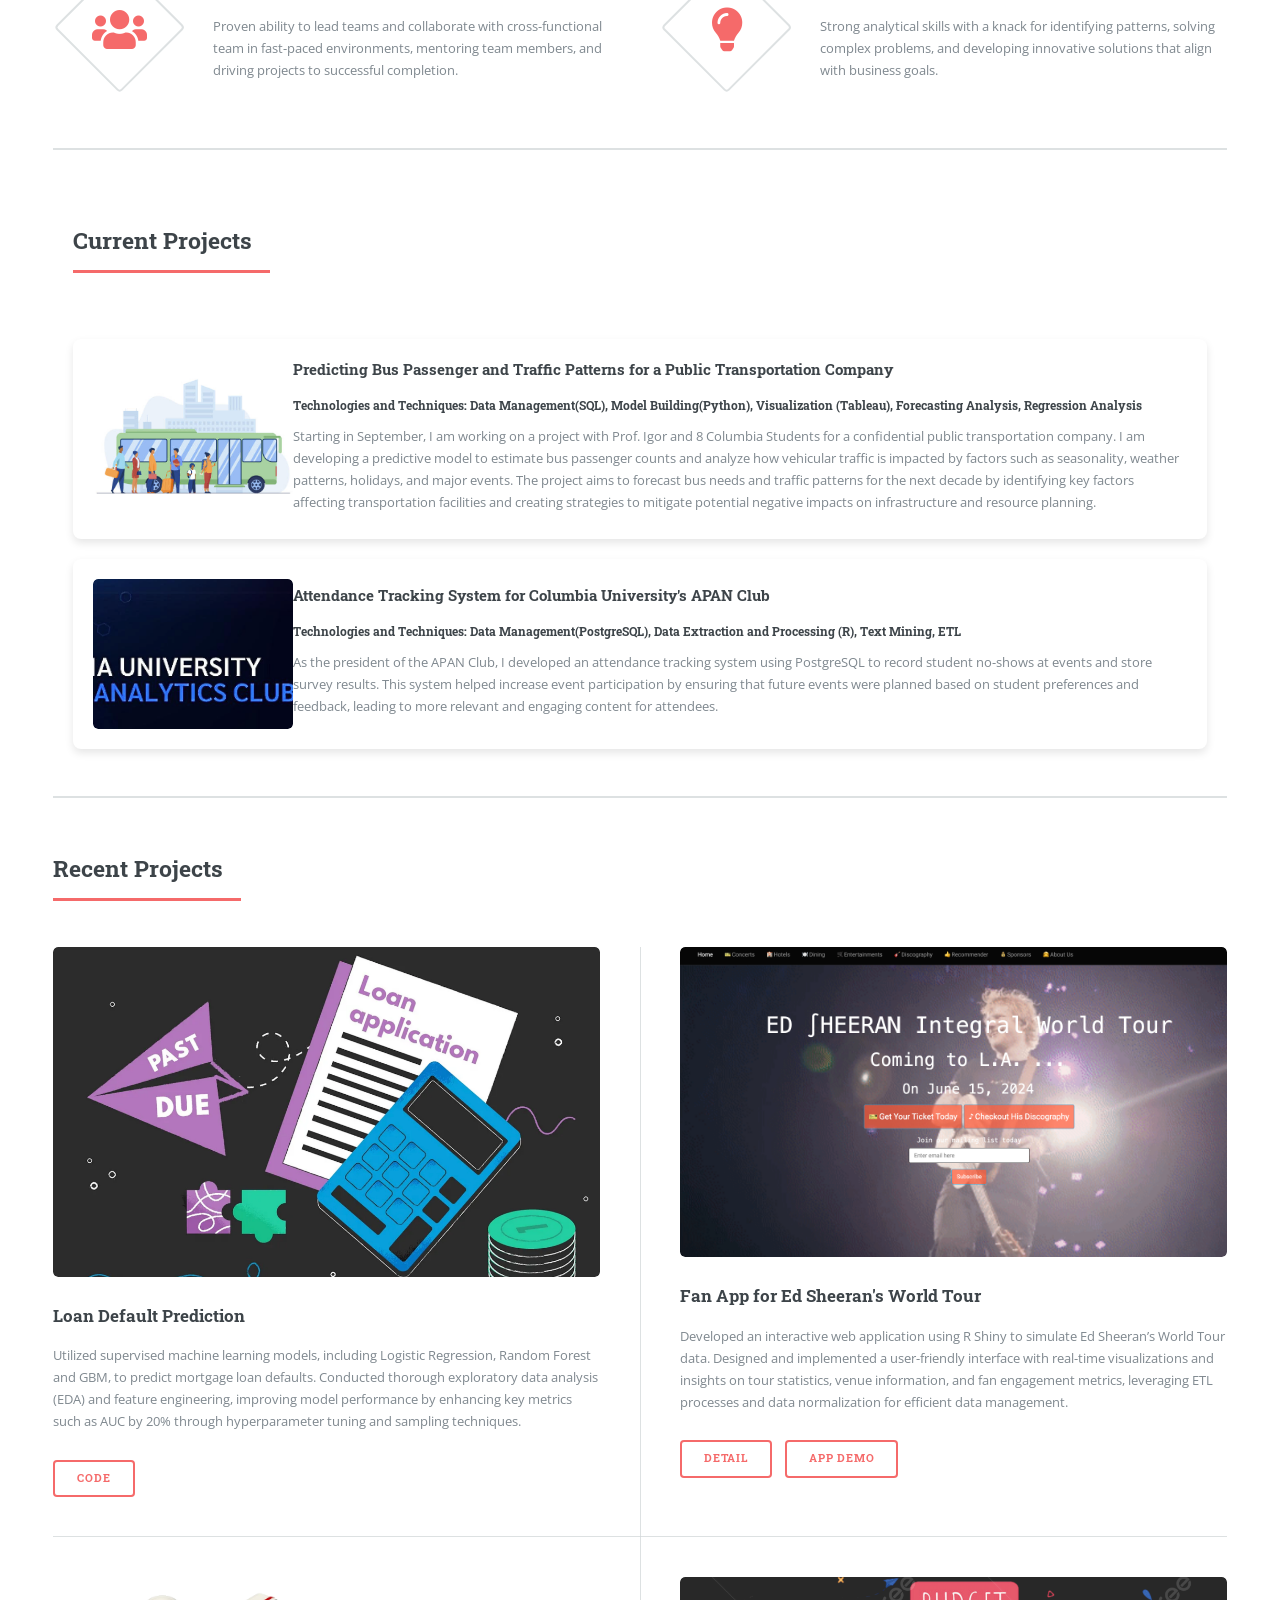
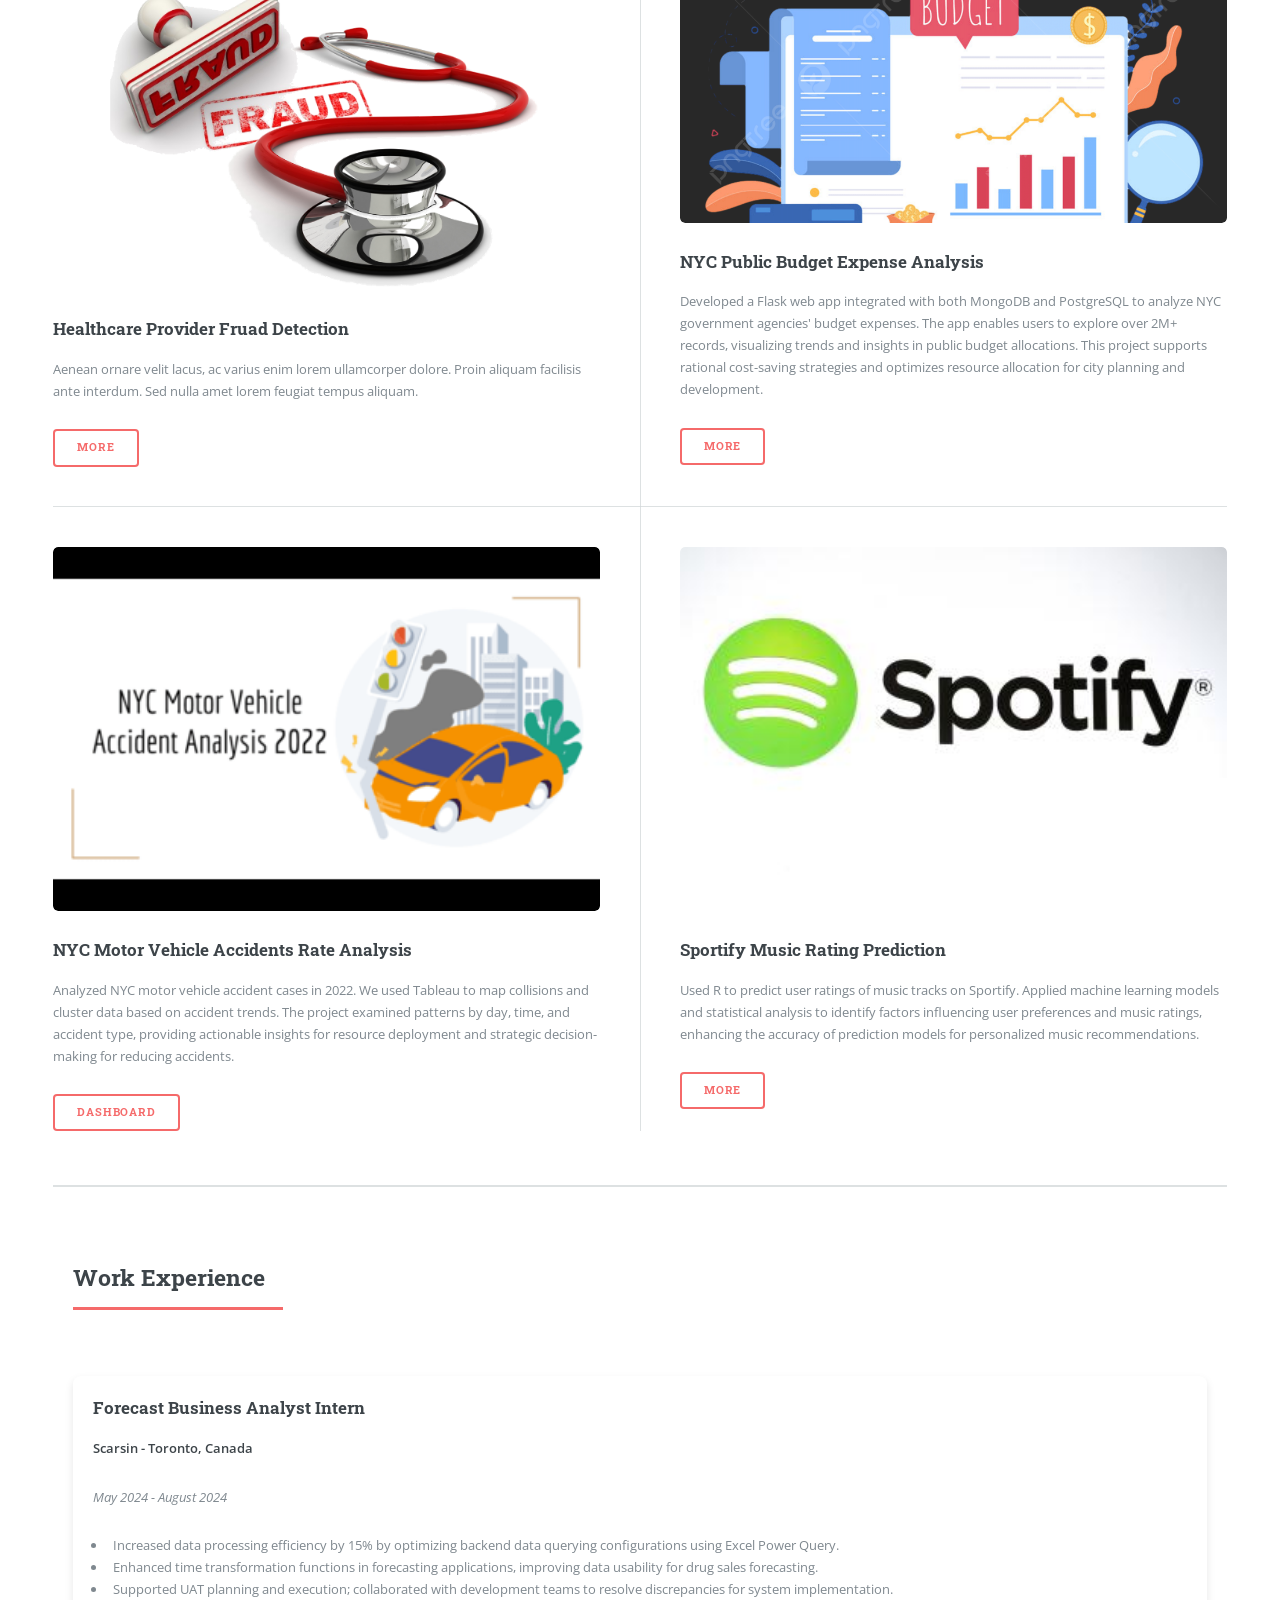
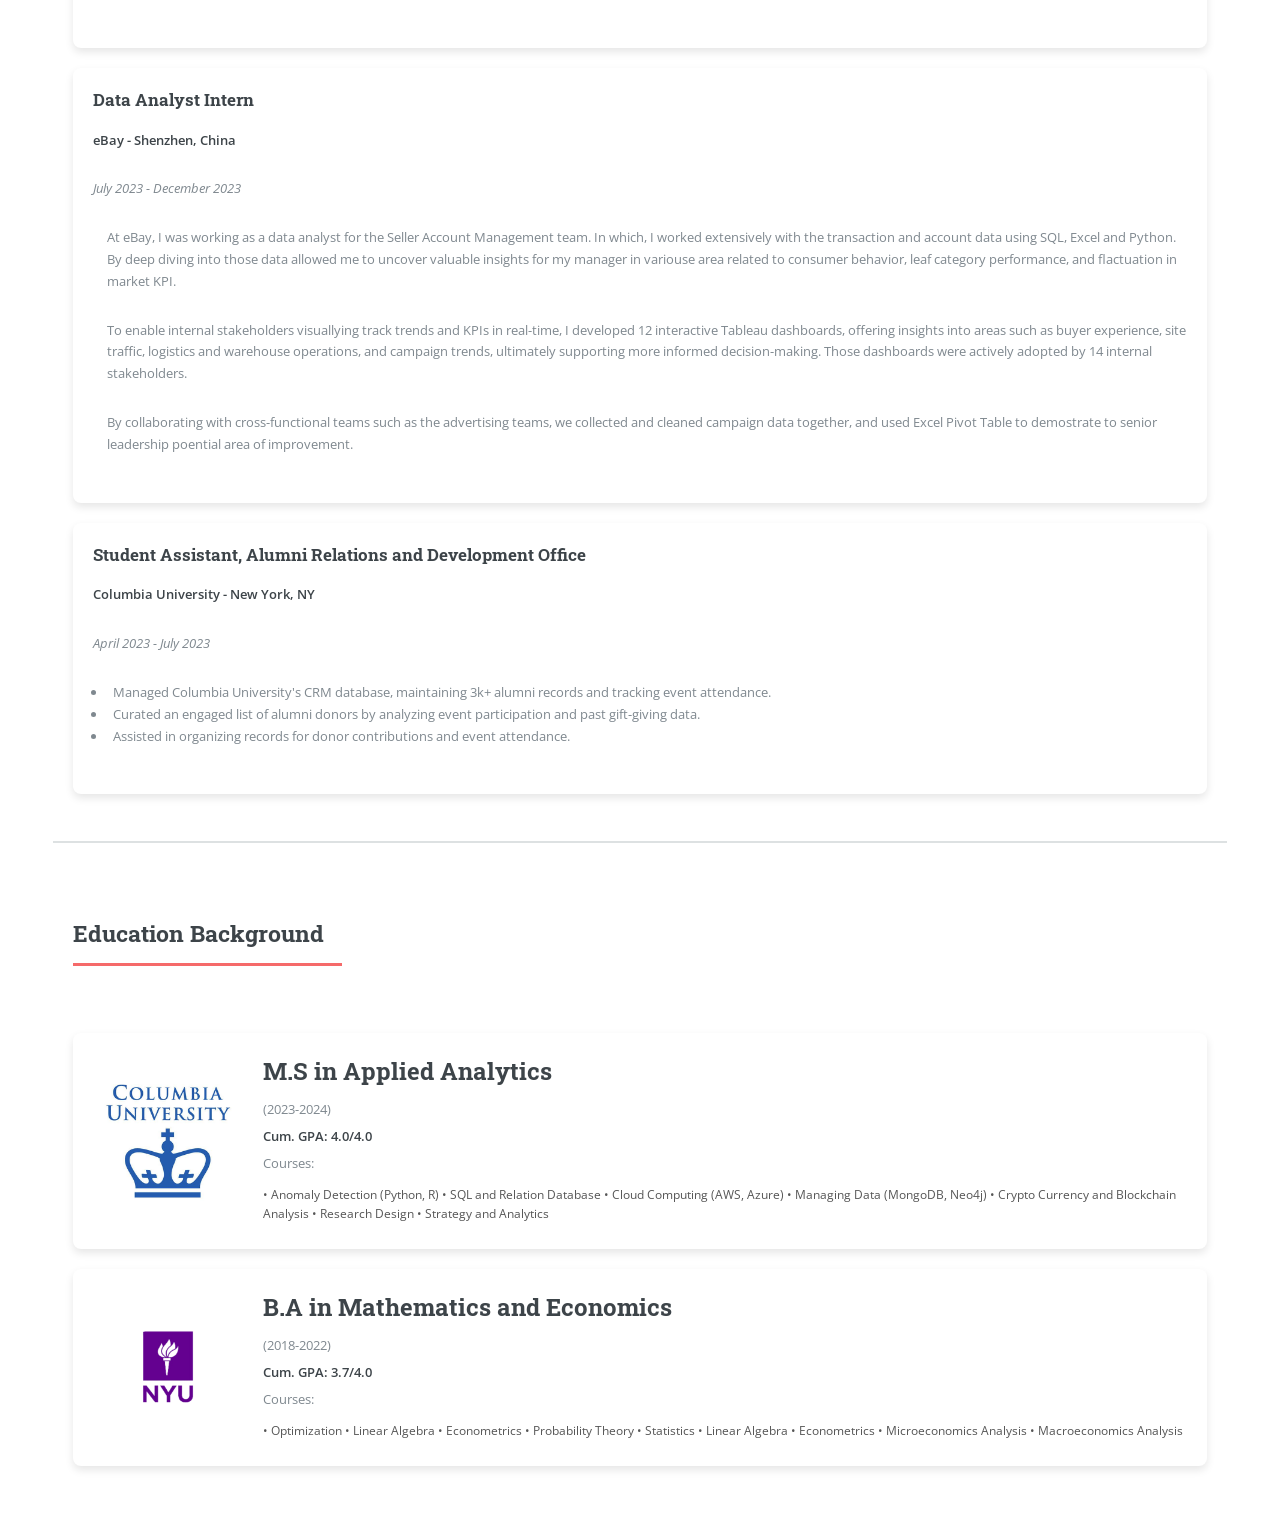
==== commit a29710d3: "Update index.html" ====
--- a/index.html
+++ b/index.html
@@ -29,6 +29,7 @@
 									<ul class="icons">
 										<li><a href="https://www.linkedin.com/in/vivianryin" class="icon brands fa-linkedin" target="_blank"><span class="label">LinkedIn</span></a></li>
 										<li><a href="https://github.com/vivianryin" class="icon brands fa-github" target="_blank"><span class="label">GitHub</span></a></li>
+										<li><a href="https://www.instagram.com/vivianry_/" class="icon brands fa-instagram"><span class="label">Instagram</span></a></li>
 								</header>
 
 							<!-- Banner -->
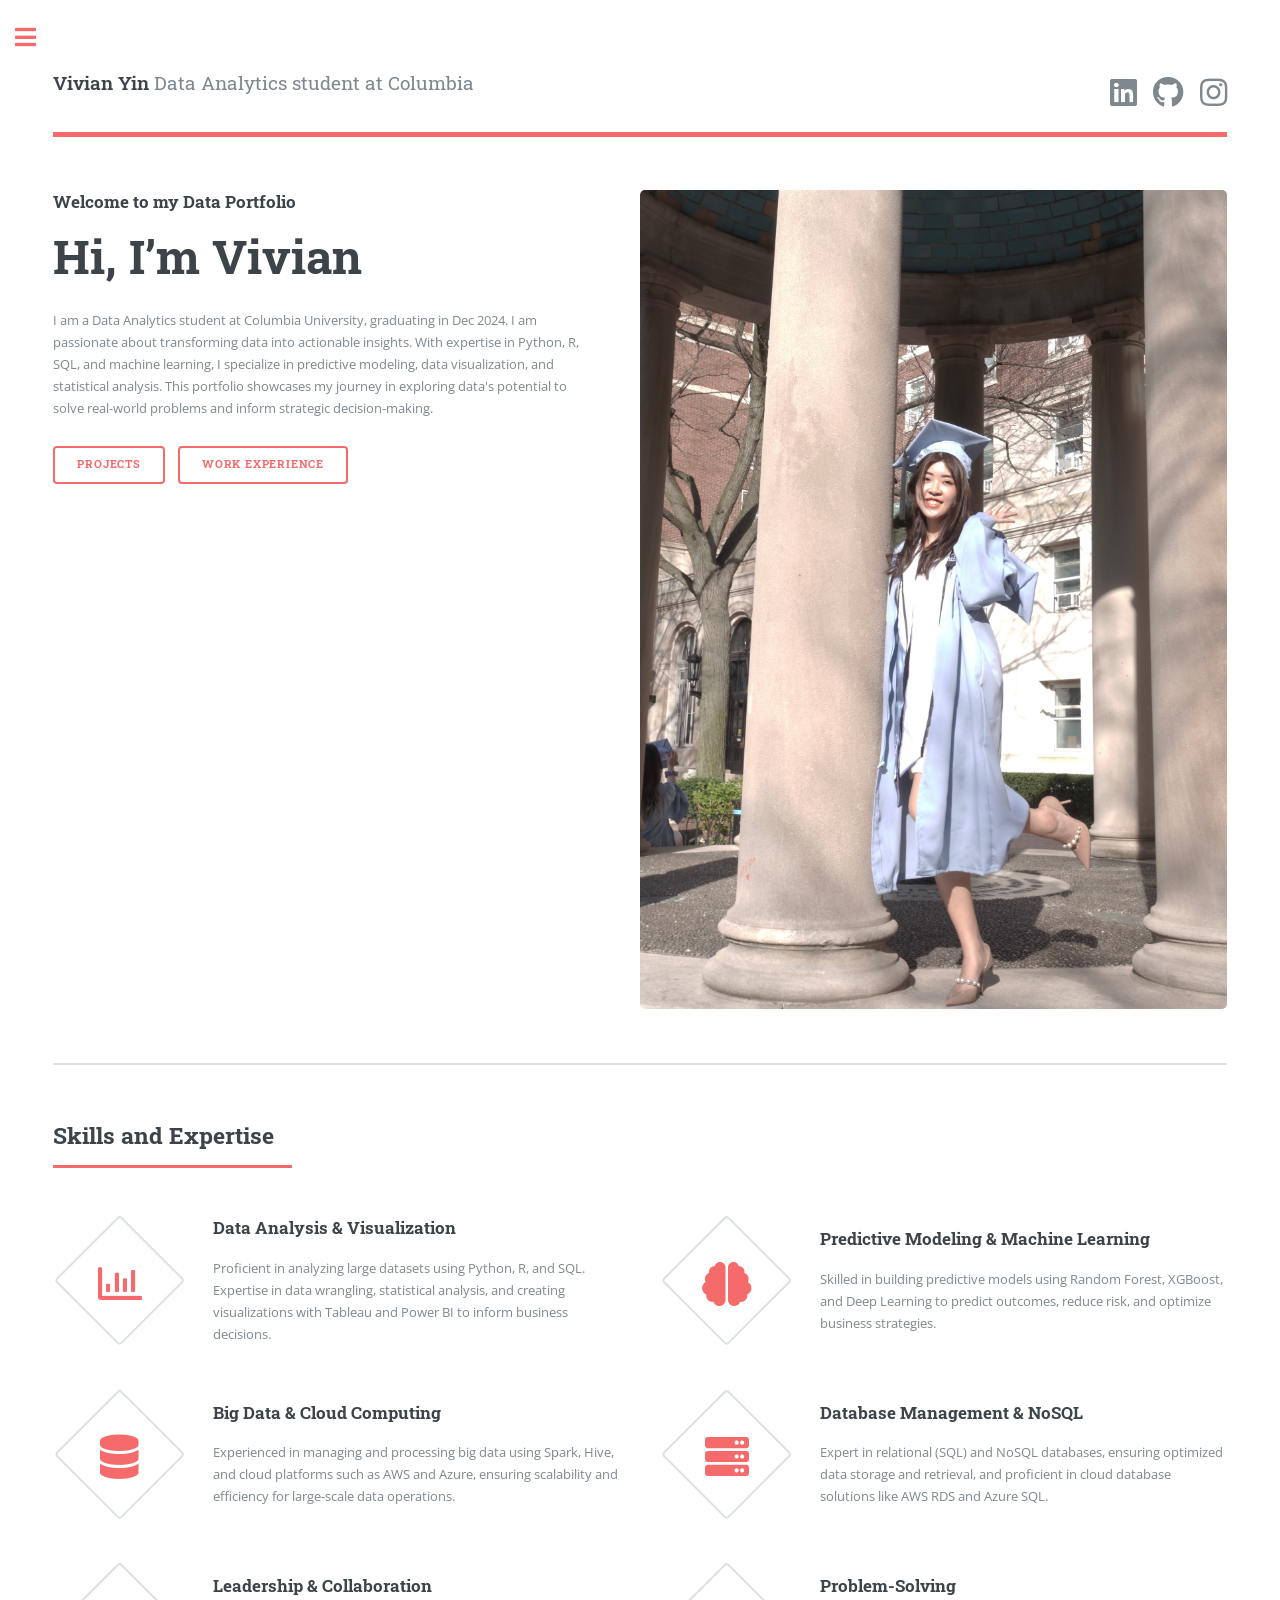
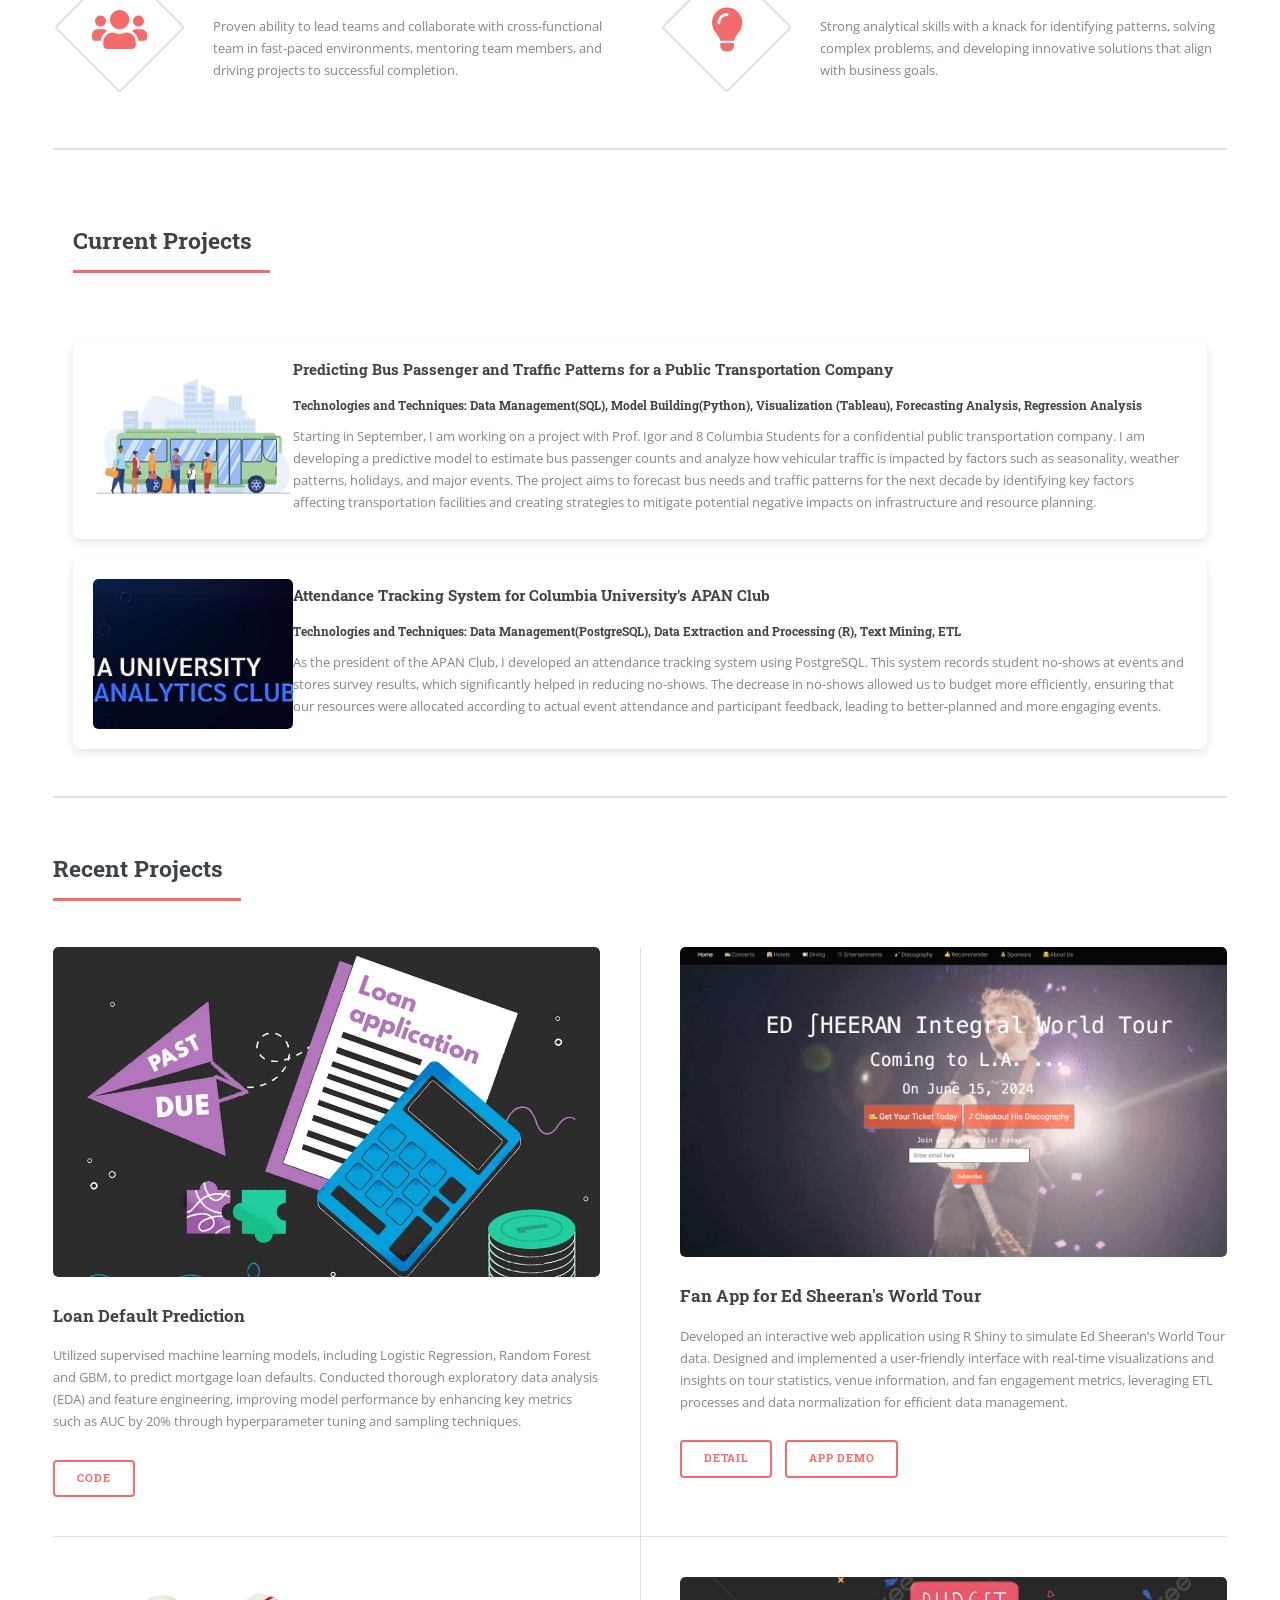
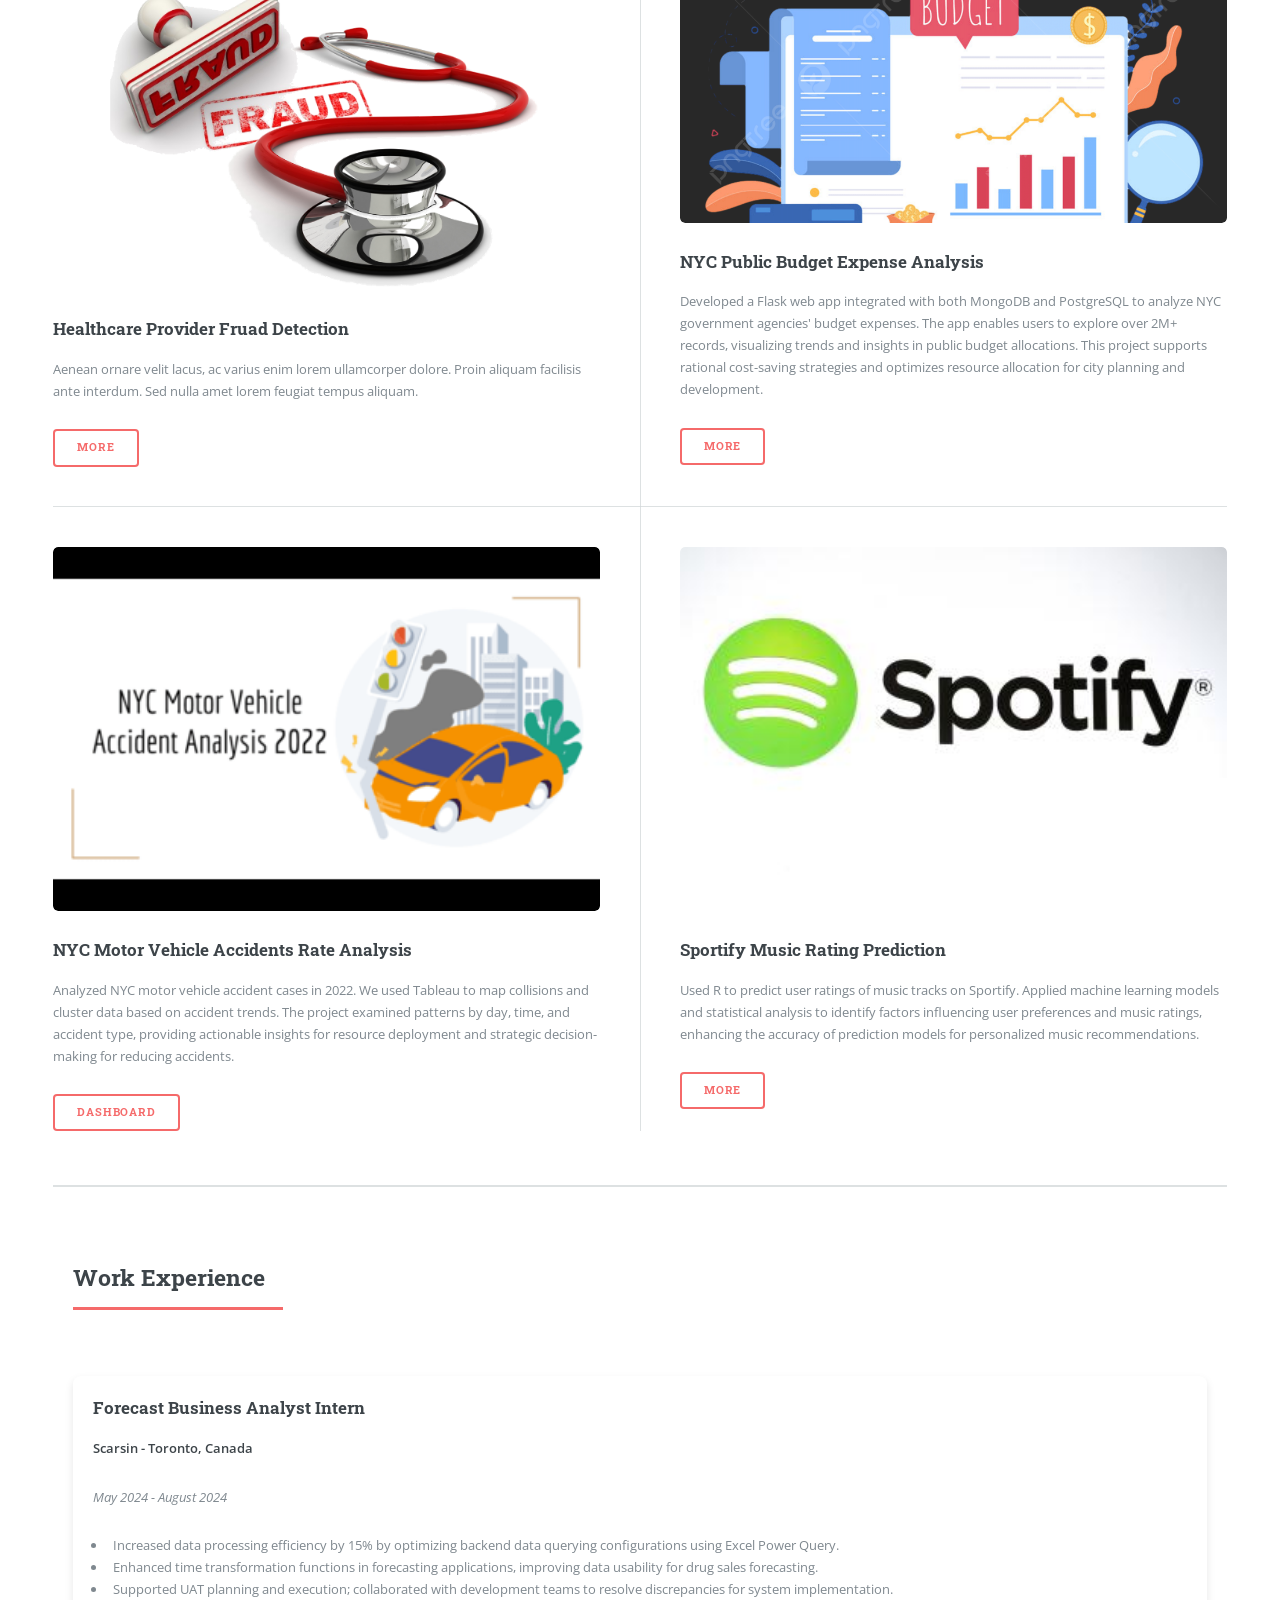
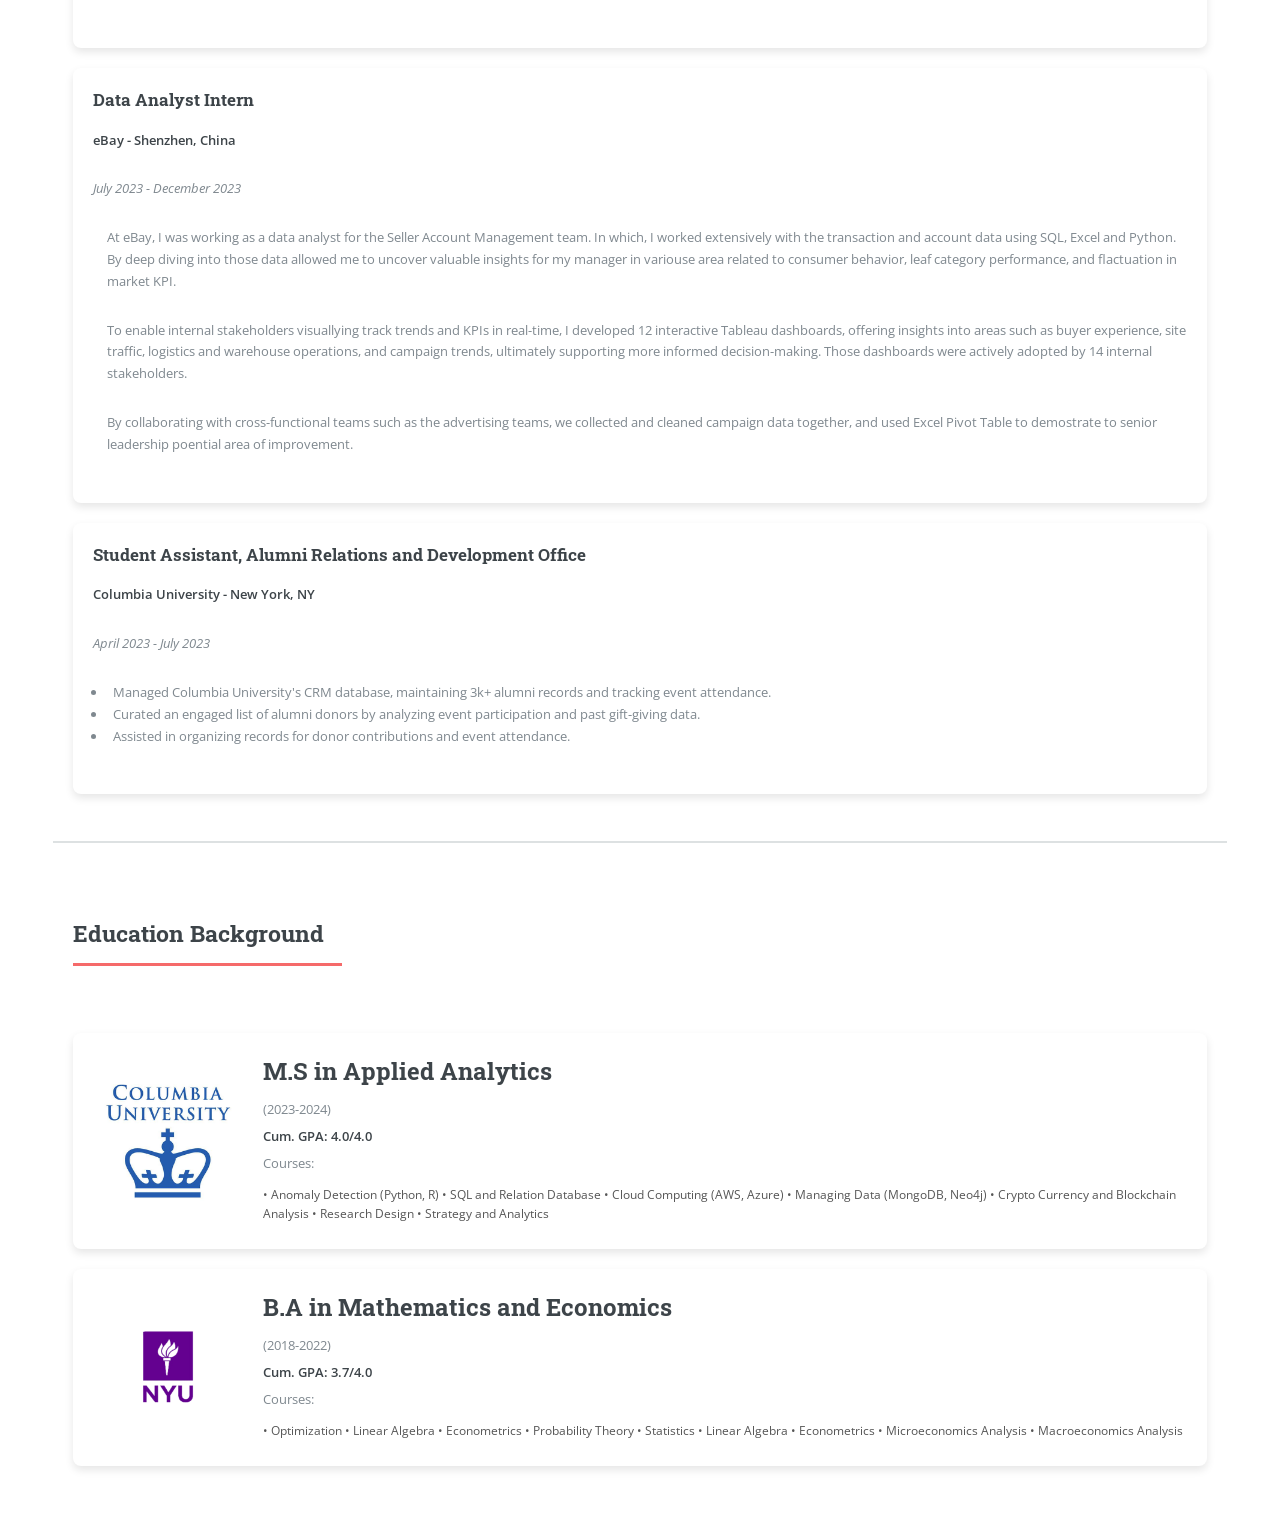
==== commit 85b1d8af: "Update index.html" ====
--- a/index.html
+++ b/index.html
@@ -137,7 +137,7 @@
 												<h4>Attendance Tracking System for Columbia University's APAN Club</h4>
 												<h5>Technologies and Techniques: Data Management(PostgreSQL), Data Extraction and Processing (R), Text Mining, ETL</h5>
 												<p>
-													As the president of the APAN Club, I developed an attendance tracking system using PostgreSQL to record student no-shows at events and store survey results. This system helped increase event participation by ensuring that future events were planned based on student preferences and feedback, leading to more relevant and engaging content for attendees.
+													As the president of the APAN Club, I developed an attendance tracking system using PostgreSQL. This system records student no-shows at events and stores survey results, which significantly helped in reducing no-shows. The decrease in no-shows allowed us to budget more efficiently, ensuring that our resources were allocated according to actual event attendance and participant feedback, leading to better-planned and more engaging events.
 												</p>
 											</div>
 										</div>
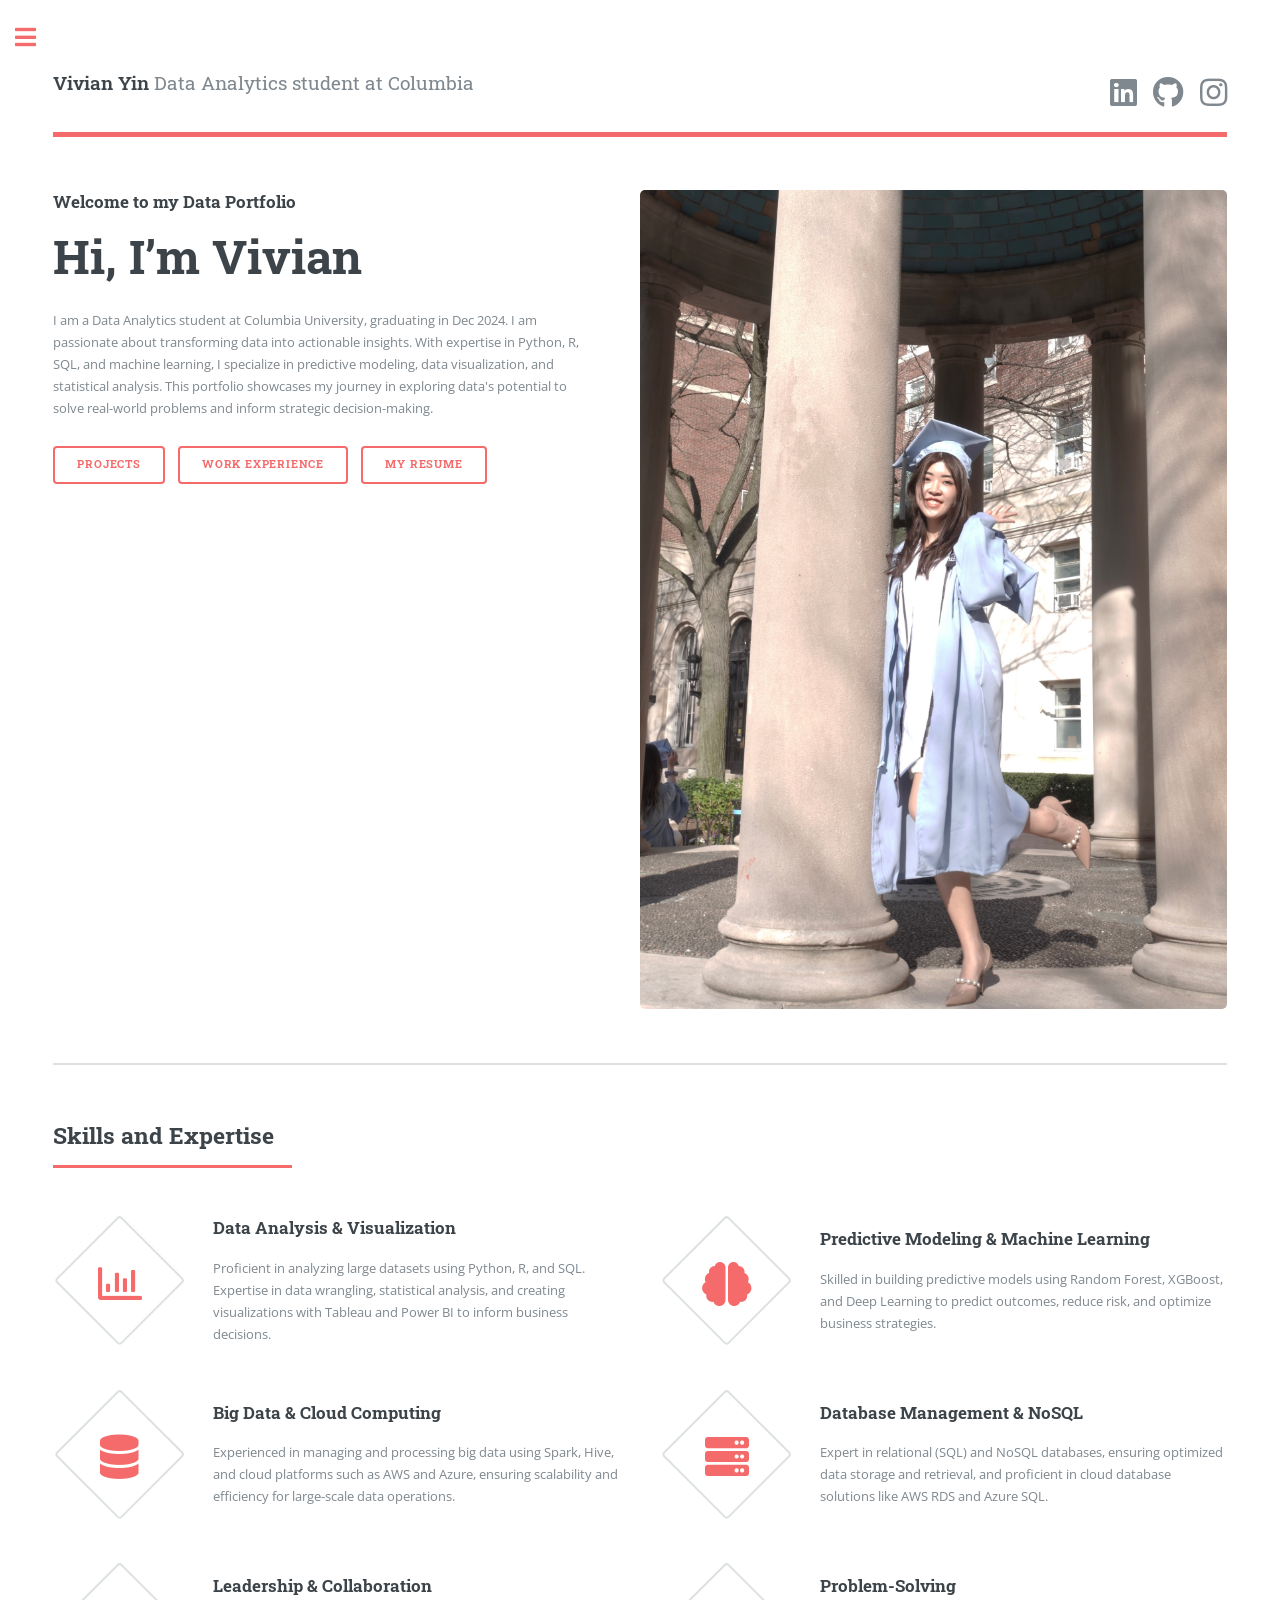
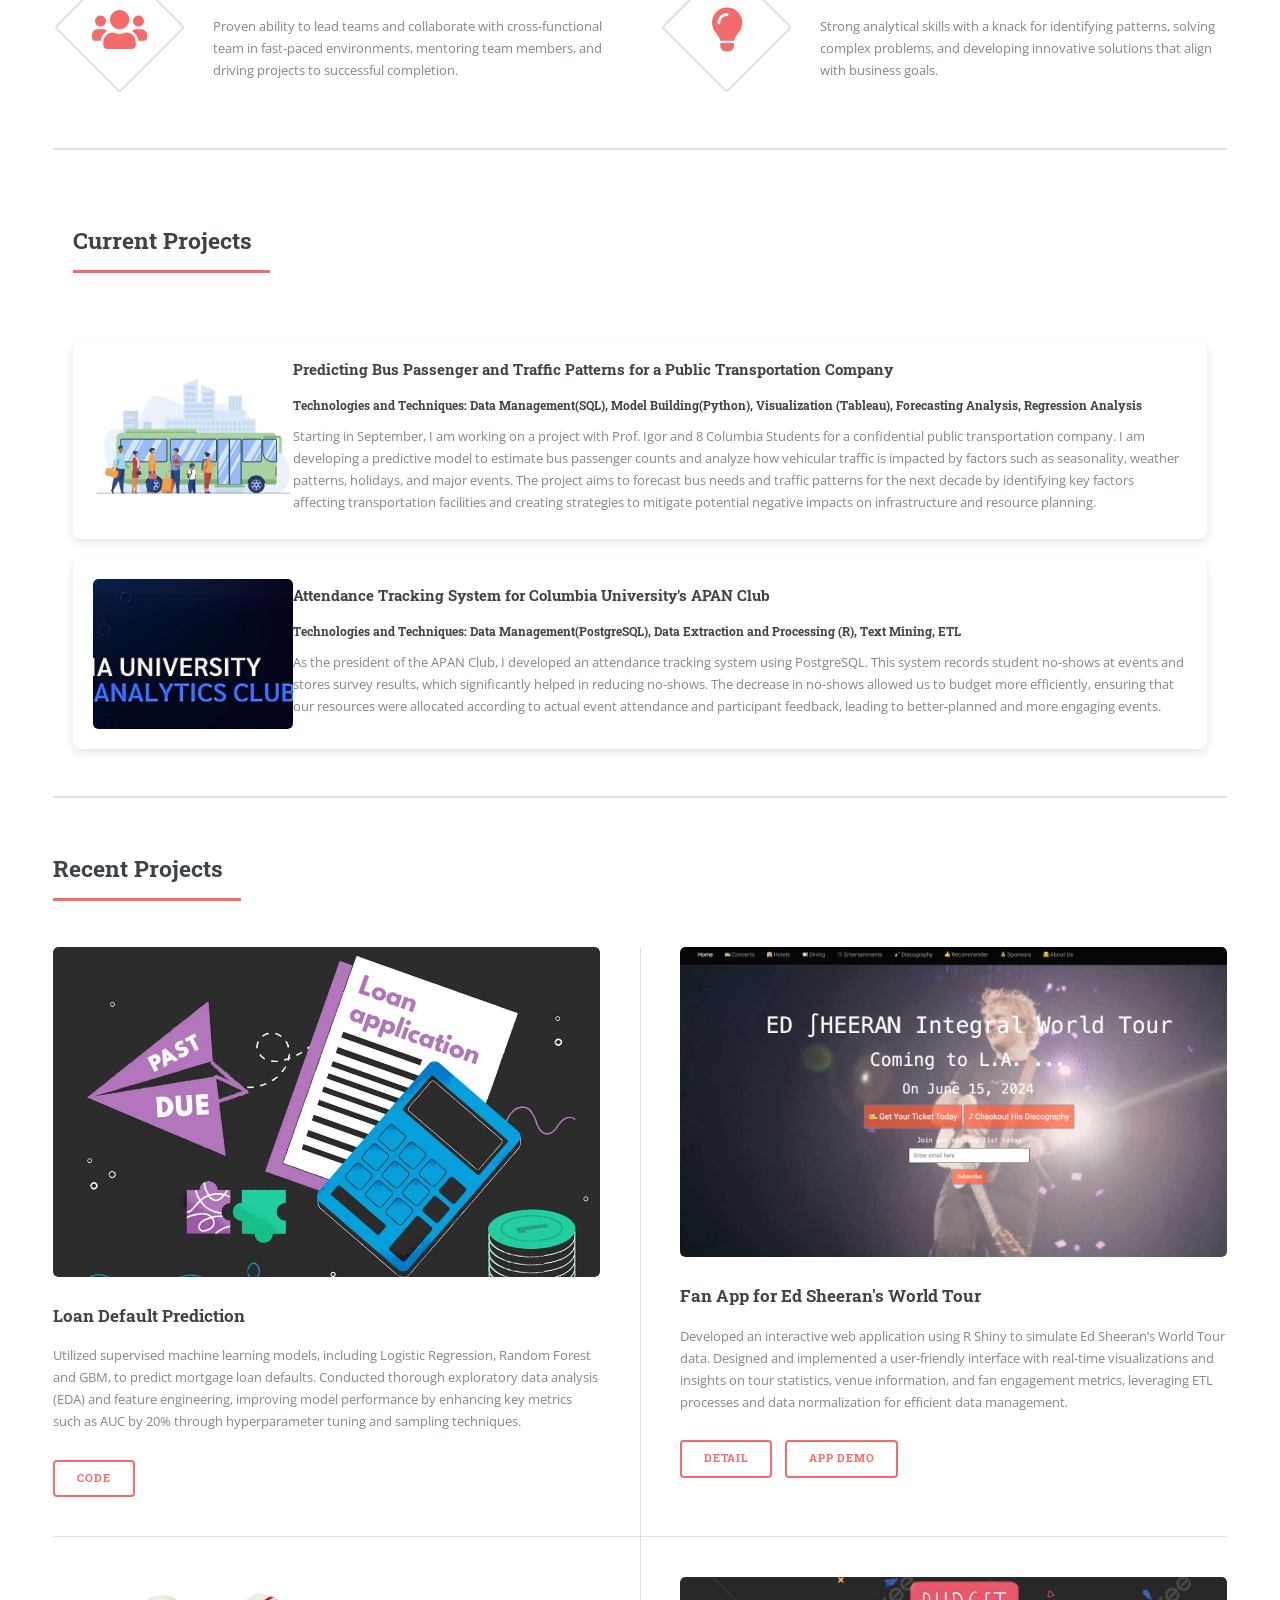
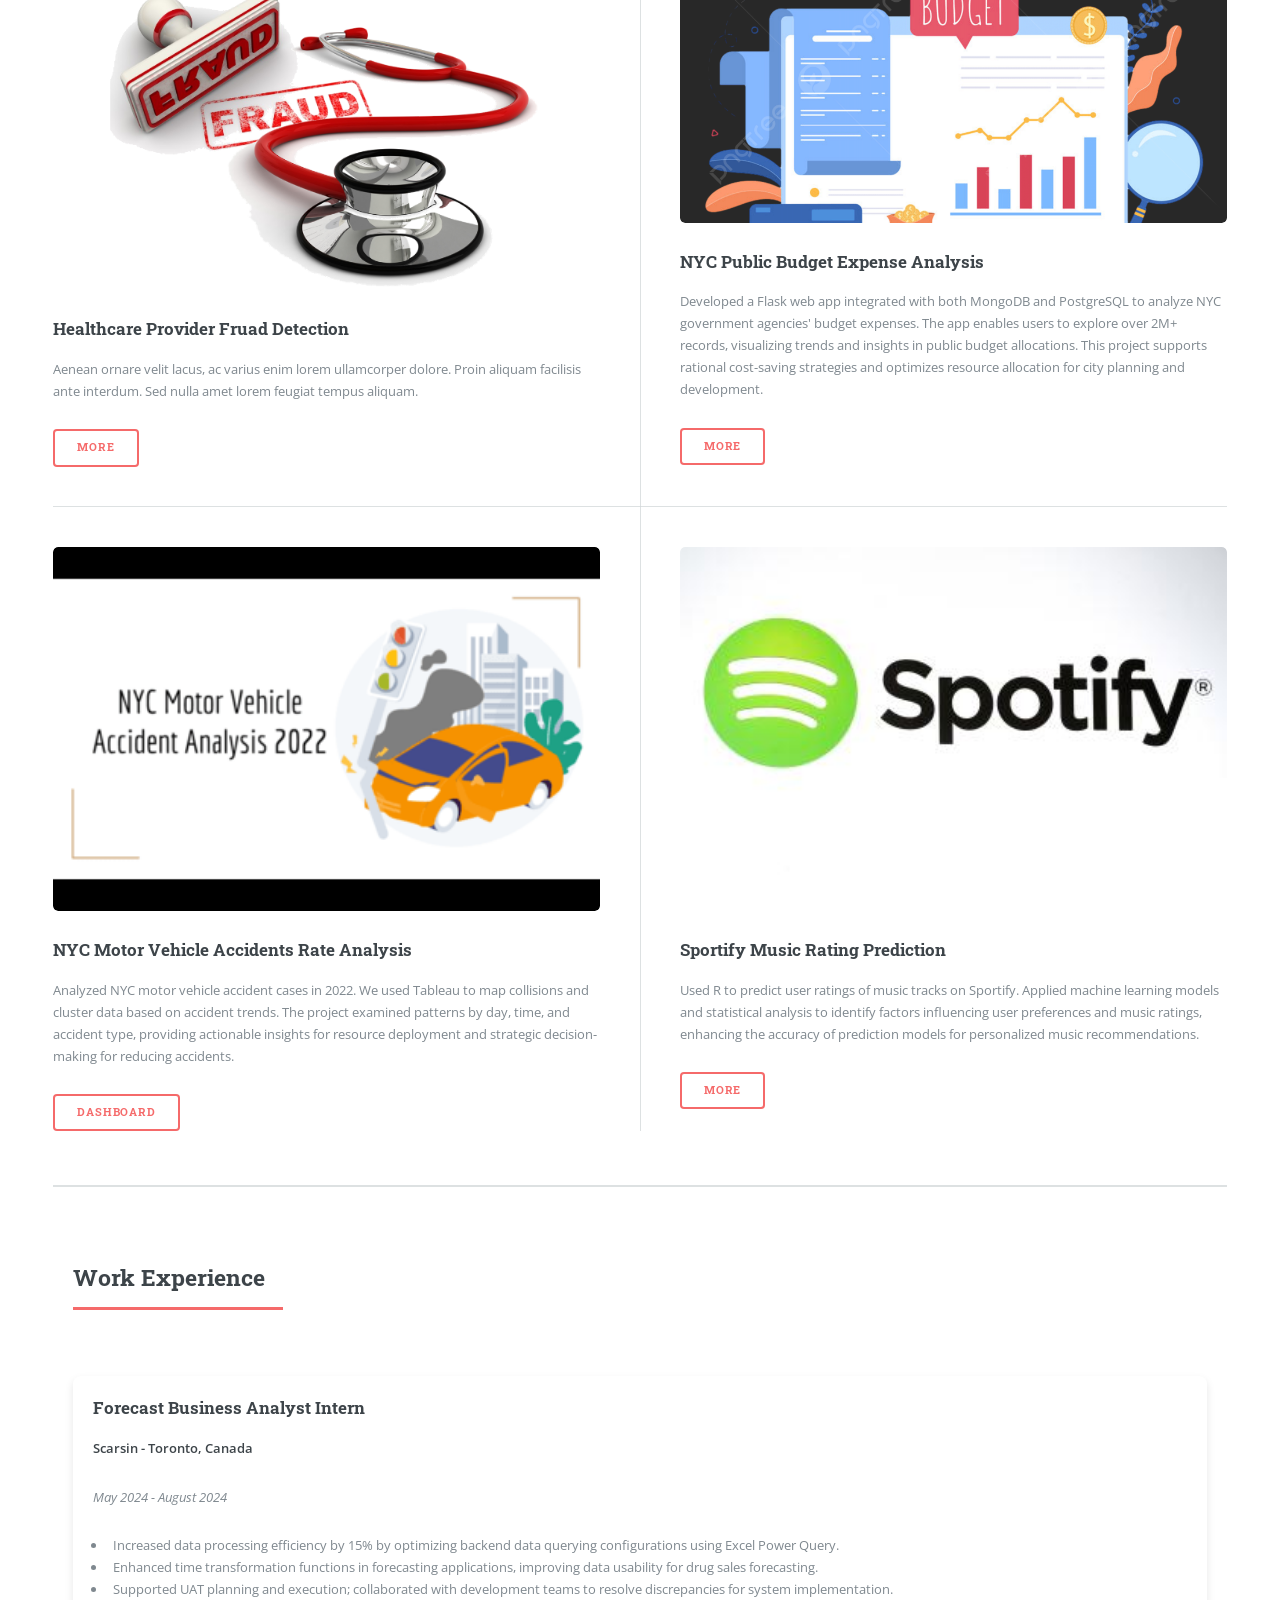
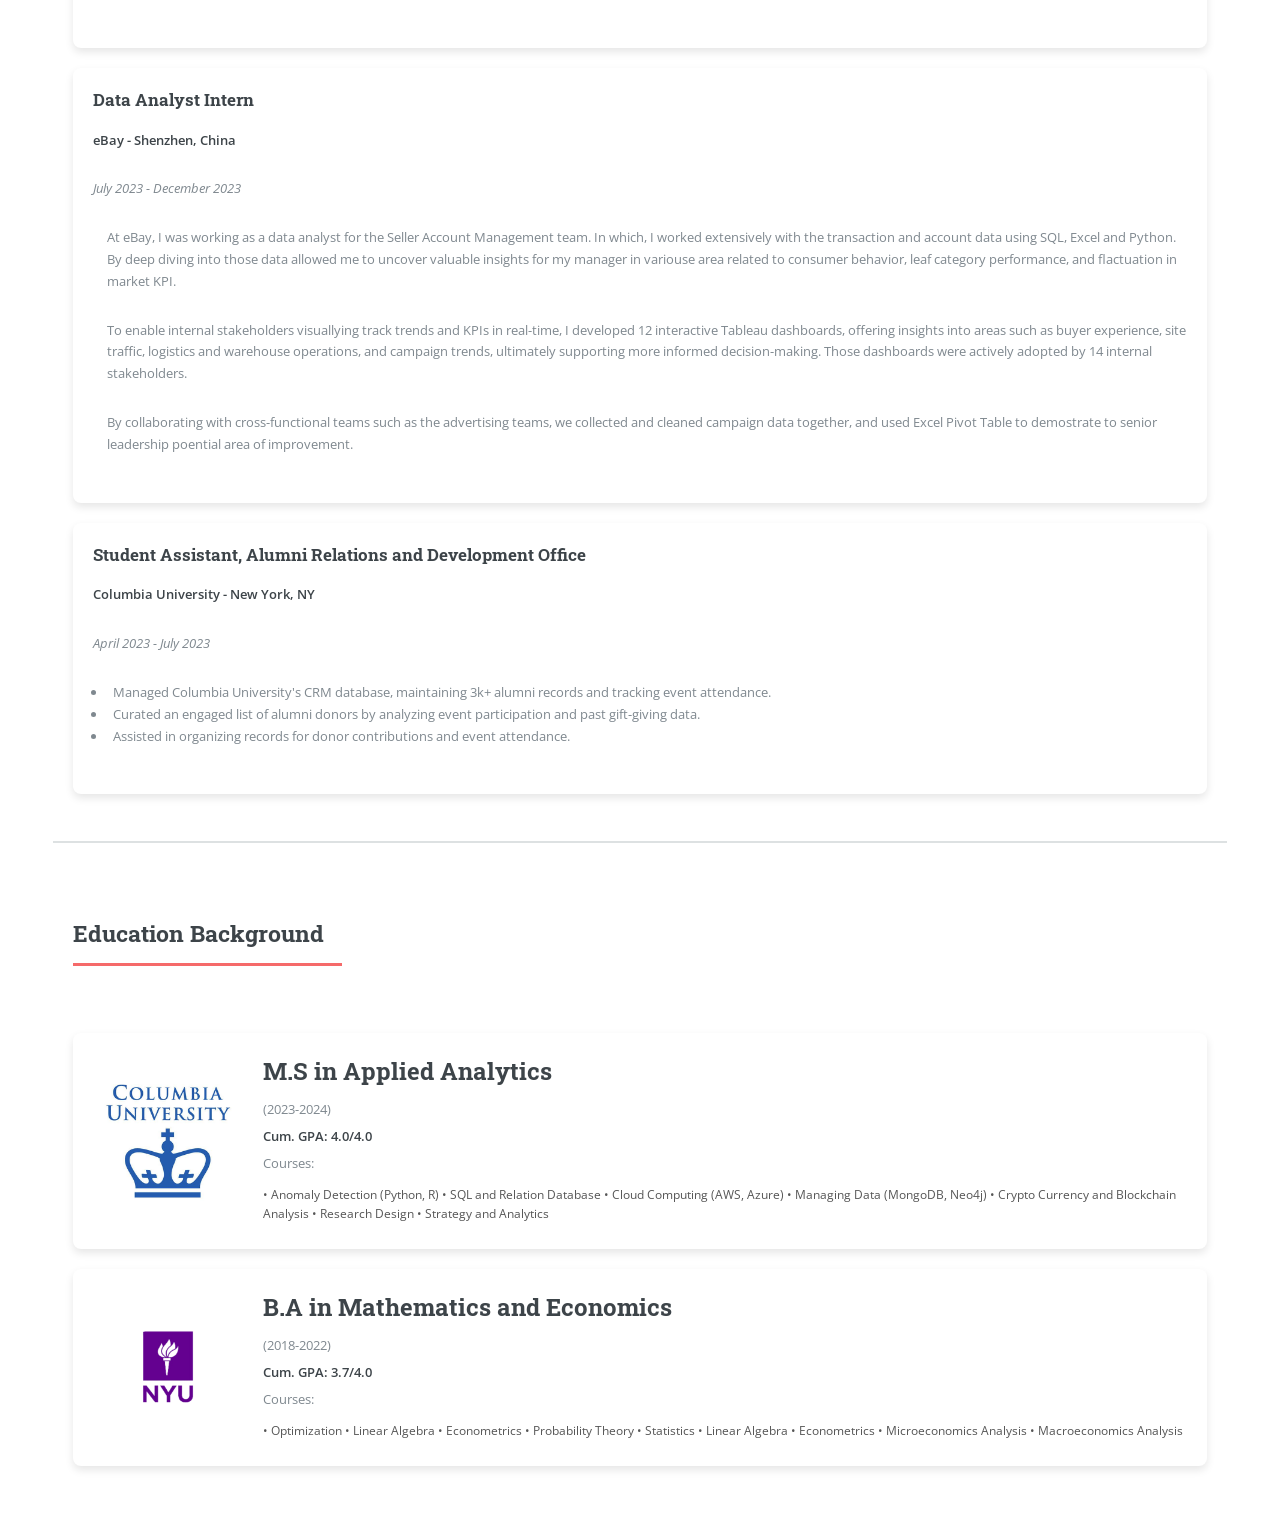
==== commit 2d56480c: "update info" ====
--- a/index.html
+++ b/index.html
@@ -43,6 +43,8 @@
 										<ul class="actions">
 											<li><a href="#current-projects" class="button big">Projects</a></li>
 											<li><a href="#work-experience" class="button big">Work Experience</a></li>
+											<li><a href="https://drive.google.com/file/d/1vnBJ1Q6UlE5QUFtKt46mOG6yWOd9XxTo/view?usp=sharing" class="button big">My Resume</a></li>
+											
 										</ul>
 									</div>
 									<span class="image">
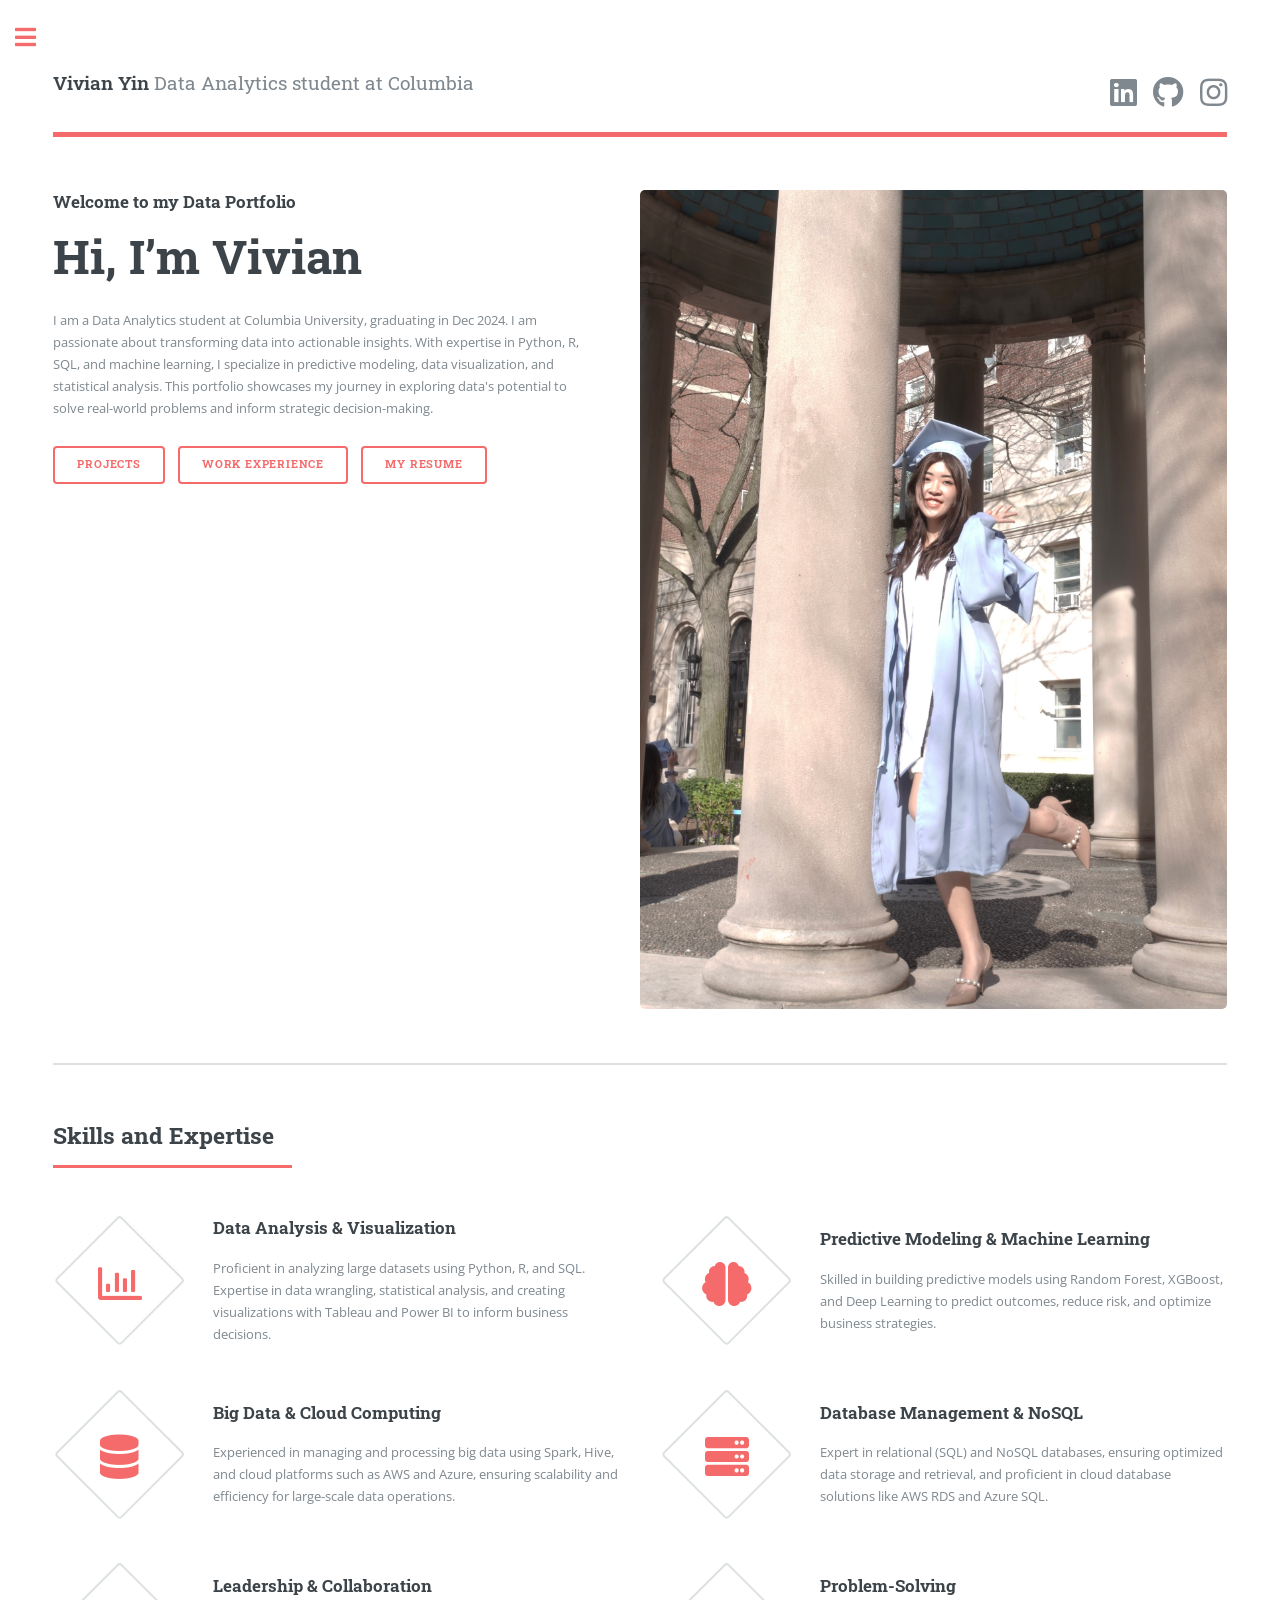
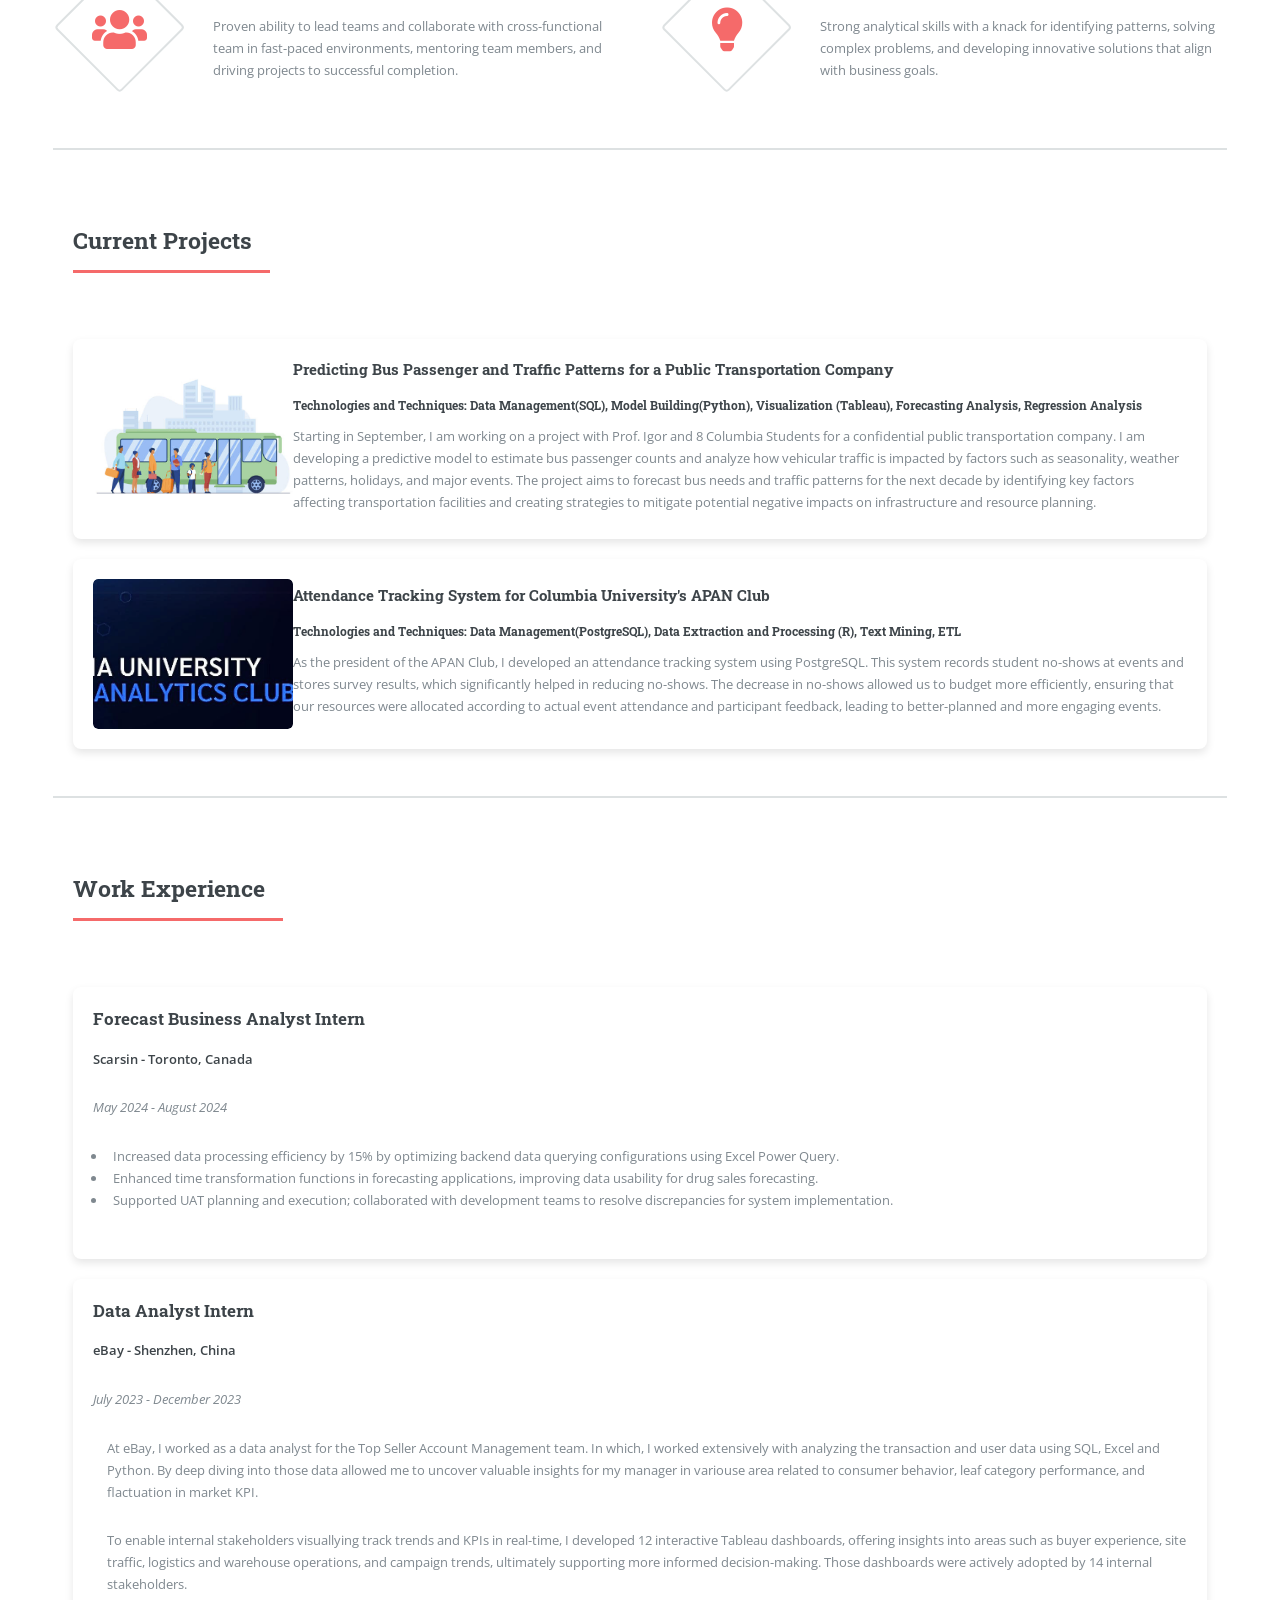
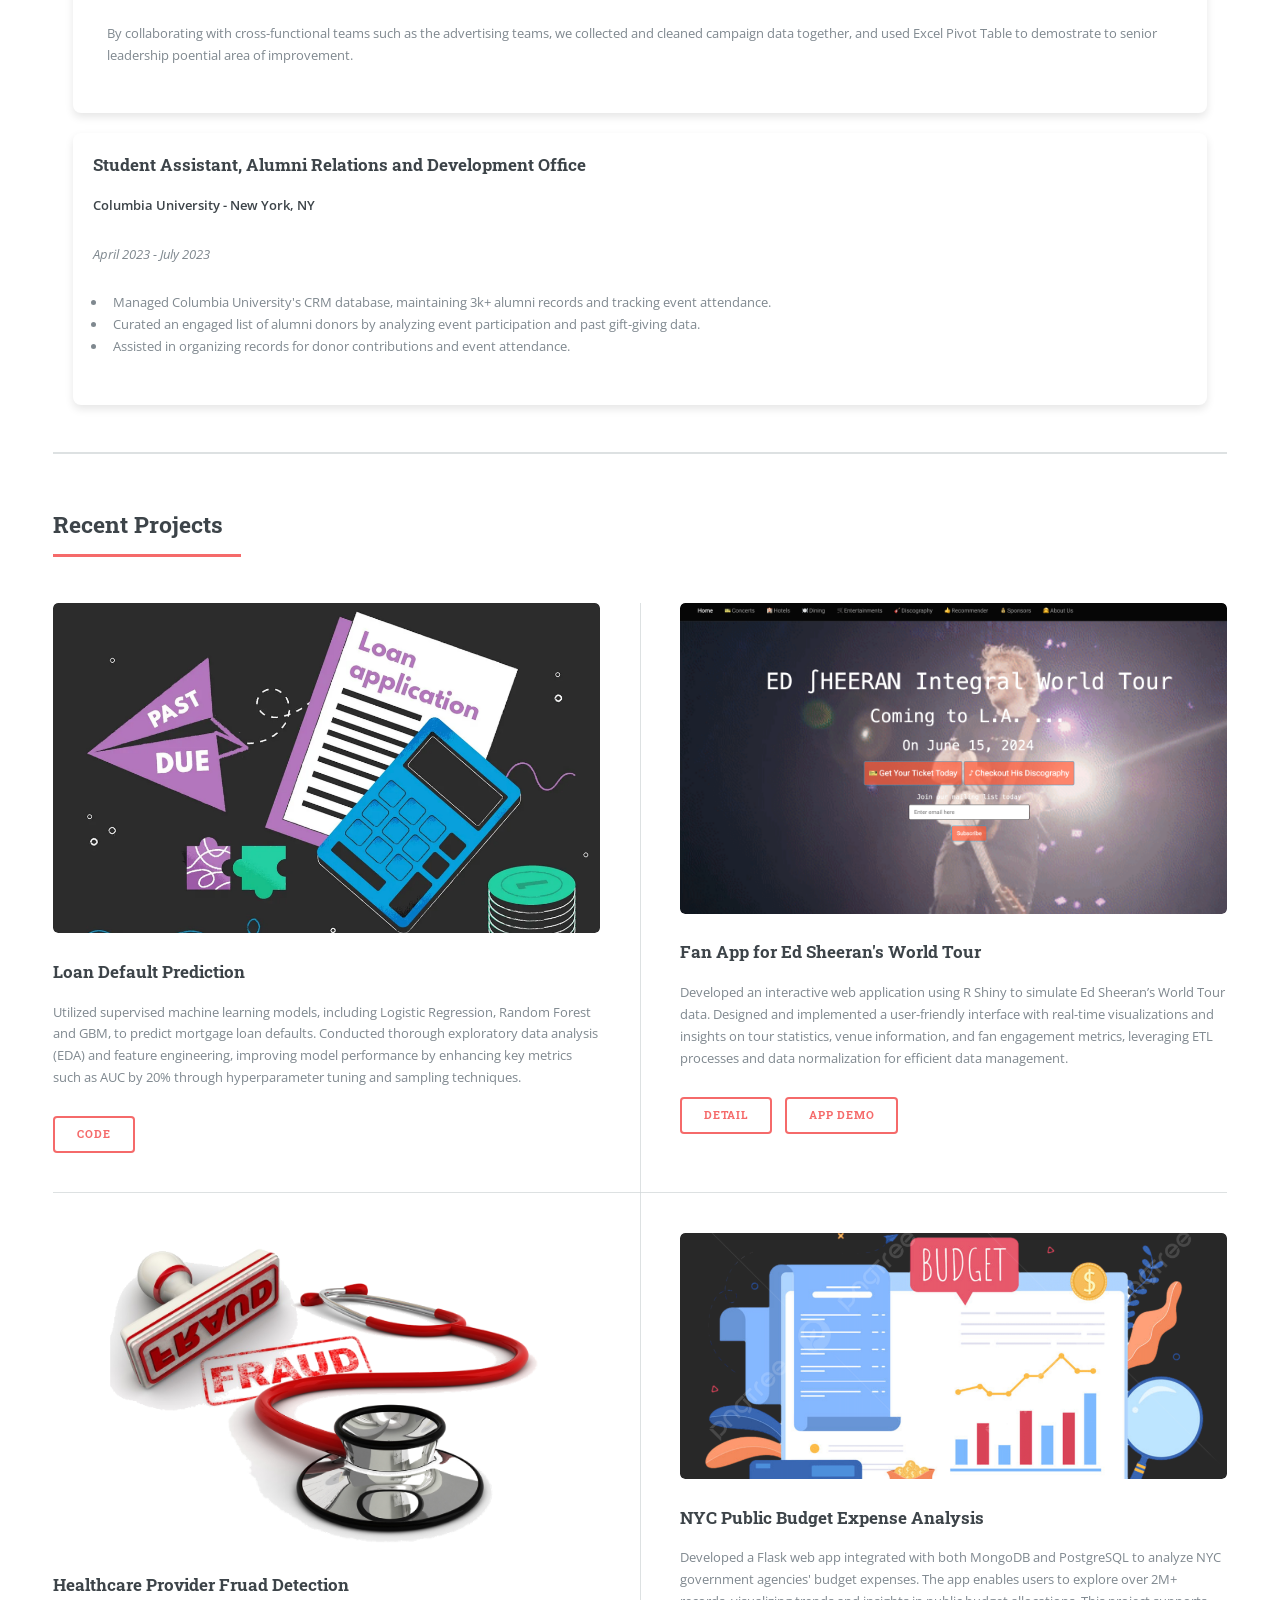
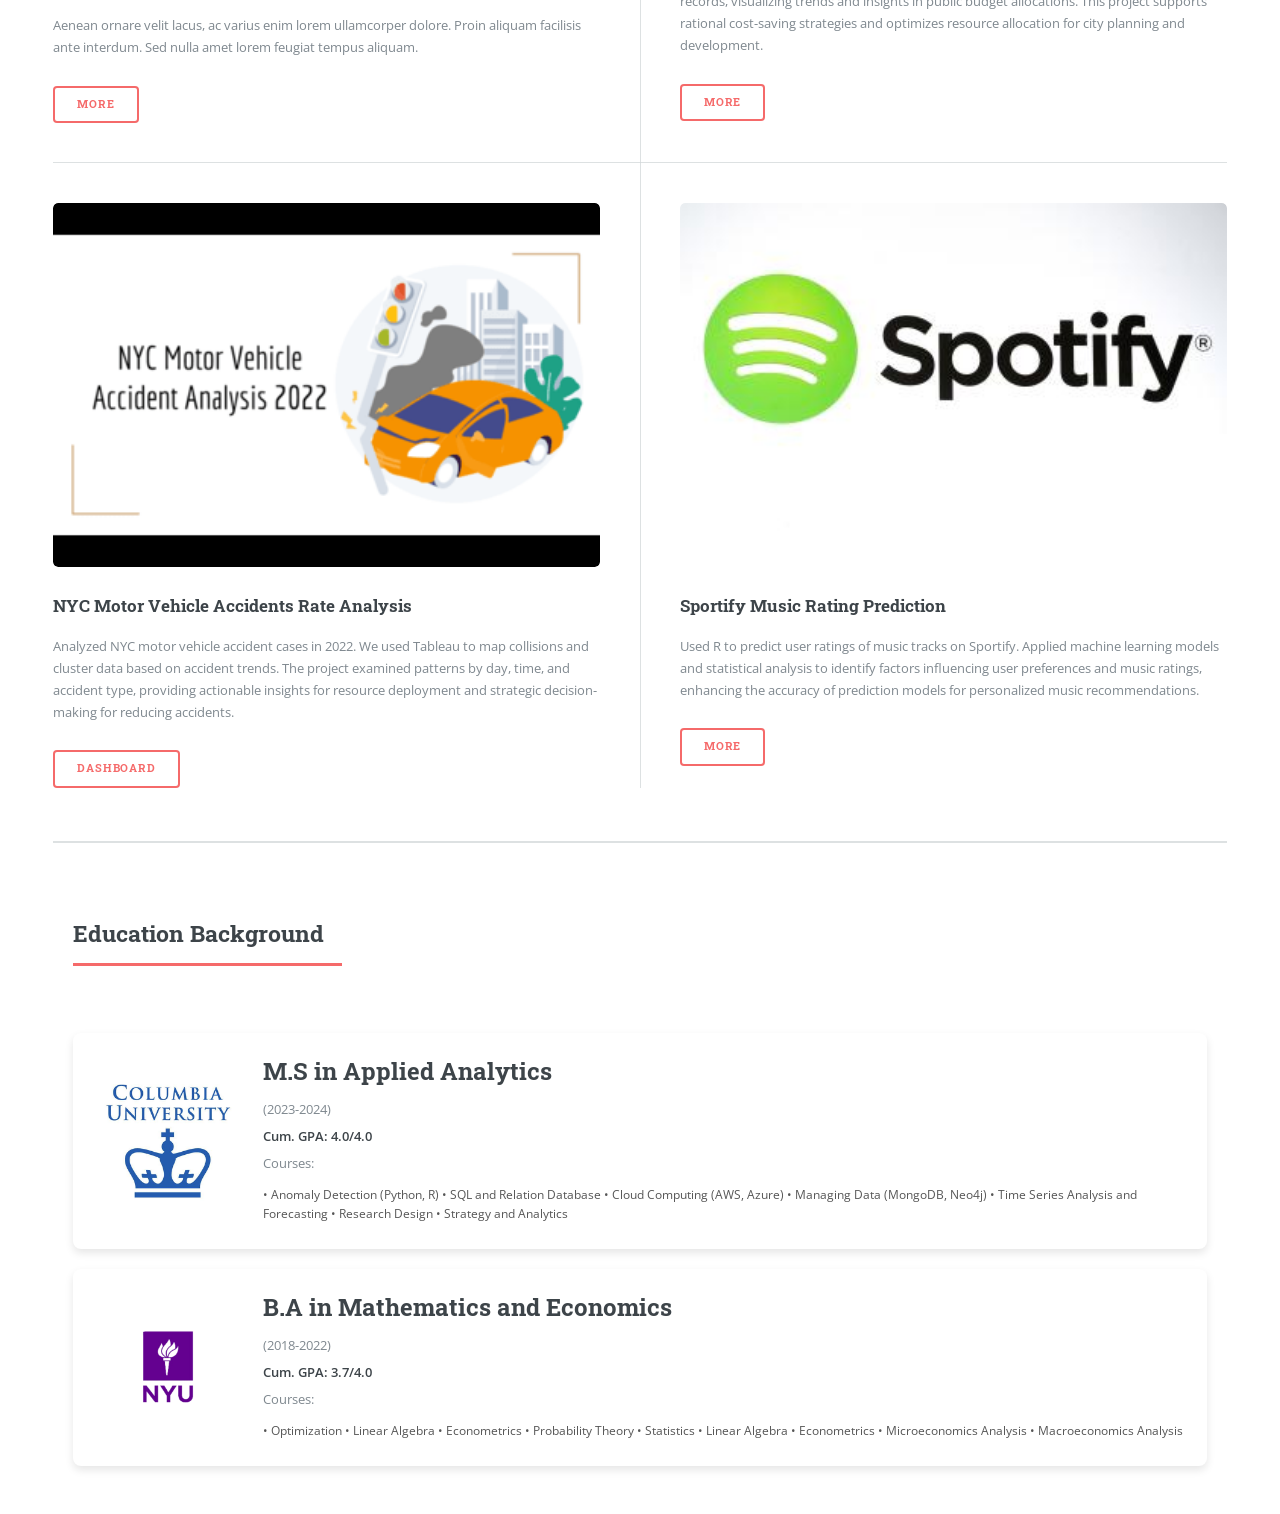
==== commit 3cc3da31: "update leadership" ====
--- a/index.html
+++ b/index.html
@@ -152,63 +152,6 @@
 								
 							</section>
 									
-							<!-- Section -->
-								<section id="recent-projects">
-									<header class="major">
-										<h2>Recent Projects</h2>
-									</header>
-									<div class="posts">
-										<article>
-											<a href="#" class="image"><img src="images/pic01.png" alt="" /></a>
-											<h3>Loan Default Prediction</h3>
-											<p>Utilized supervised machine learning models, including Logistic Regression, Random Forest and GBM, to predict mortgage loan defaults. Conducted thorough exploratory data analysis (EDA) and feature engineering, improving model performance by enhancing key metrics such as AUC by 20% through hyperparameter tuning and sampling techniques.</p>
-											<ul class="actions">
-												<li><a href="#" class="button">Code</a></li>
-											</ul>
-										</article>
-										<article>
-											<a href="https://vivianry.shinyapps.io/Ed_Sheeran_World_Tour_Fan_APP/" class="image"><img src="images/pic02.jpg" alt="" /></a>
-											<h3>Fan App for Ed Sheeran's World Tour</h3>
-											<p>Developed an interactive web application using R Shiny to simulate Ed Sheeran’s World Tour data. Designed and implemented a user-friendly interface with real-time visualizations and insights on tour statistics, venue information, and fan engagement metrics, leveraging ETL processes and data normalization for efficient data management.</p>
-											<ul class="actions">
-												<li><a href="https://github.com/vivianryin/Ed_Sheeran_Tour_Fan_App" class="button">Detail</a></li>
-												<li><a href="https://vivianry.shinyapps.io/Ed_Sheeran_World_Tour_Fan_APP/" class="button">App Demo</a></li>
-											</ul>
-										</article>
-										<article>
-											<a href="#" class="image"><img src="images/pic03.png" alt="" /></a>
-											<h3>Healthcare Provider Fruad Detection</h3>
-											<p>Aenean ornare velit lacus, ac varius enim lorem ullamcorper dolore. Proin aliquam facilisis ante interdum. Sed nulla amet lorem feugiat tempus aliquam.</p>
-											<ul class="actions">
-												<li><a href="#" class="button">More</a></li>
-											</ul>
-										</article>
-										<article>
-											<a href="#" class="image"><img src="images/pic04.png" alt="" /></a>
-											<h3>NYC Public Budget Expense Analysis</h3>
-											<p>Developed a Flask web app integrated with both MongoDB and PostgreSQL to analyze NYC government agencies' budget expenses. The app enables users to explore over 2M+ records, visualizing trends and insights in public budget allocations. This project supports rational cost-saving strategies and optimizes resource allocation for city planning and development.</p>
-											<ul class="actions">
-												<li><a href="https://github.com/vivianryin/NYC_Budget_Expense_Analysis_and_Optimization/blob/main/NYC%20budget%20Expense%20Project%20Presentation.pdf" class="button">More</a></li>
-											</ul>
-										</article>
-										<article>
-											<a href="#" class="image"><img src="images/pic05.jpg" alt="" /></a>
-											<h3>NYC Motor Vehicle Accidents Rate Analysis</h3>
-											<p>Analyzed NYC motor vehicle accident cases in 2022. We used Tableau to map collisions and cluster data based on accident trends. The project examined patterns by day, time, and accident type, providing actionable insights for resource deployment and strategic decision-making for reducing accidents.</p>
-											<ul class="actions">
-												<li><a href="#" class="button">dashboard</a></li>
-											</ul>
-										</article>
-										<article>
-											<a href="#" class="image"><img src="images/pic06.jpg" alt="" /></a>
-											<h3>Sportify Music Rating Prediction</h3>
-											<p>Used R to predict user ratings of music tracks on Sportify. Applied machine learning models and statistical analysis to identify factors influencing user preferences and music ratings, enhancing the accuracy of prediction models for personalized music recommendations.</p>
-											<ul class="actions">
-												<li><a href="#" class="button">More</a></li>
-											</ul>
-										</article>
-									</div>
-								</section>
 		
 							<!-- Work Experience section -->	
 							<section id="work-experience">
@@ -232,7 +175,7 @@
 									<p><strong>eBay - Shenzhen, China</strong></p>
 									<p><em>July 2023 - December 2023</em></p>
 									<ul>
-										<p>At eBay, I was working as a data analyst for the Seller Account Management team. In which, I worked extensively with the transaction and account data using SQL, Excel and Python. By deep diving into those data allowed me to uncover valuable insights for my manager in variouse area related to consumer behavior, leaf category performance, and flactuation in market KPI.</p>
+										<p>At eBay, I worked as a data analyst for the Top Seller Account Management team. In which, I worked extensively with analyzing the transaction and user data using SQL, Excel and Python. By deep diving into those data allowed me to uncover valuable insights for my manager in variouse area related to consumer behavior, leaf category performance, and flactuation in market KPI.</p>
 										<p>To enable internal stakeholders visuallying track trends and KPIs in real-time, I developed 12 interactive Tableau dashboards, offering insights into areas such as buyer experience, site traffic, logistics and warehouse operations, and campaign trends, ultimately supporting more informed decision-making. Those dashboards were actively adopted by 14 internal stakeholders.</p>
 										<p>By collaborating with cross-functional teams such as the advertising teams, we collected and cleaned campaign data together, and used Excel Pivot Table to demostrate to senior leadership poential area of improvement.</p>
 									</ul>
@@ -250,6 +193,64 @@
 								</div>
 								
 							</div>
+							</section>
+
+							<!-- Section -->
+							<section id="recent-projects">
+								<header class="major">
+									<h2>Recent Projects</h2>
+								</header>
+								<div class="posts">
+									<article>
+										<a href="#" class="image"><img src="images/pic01.png" alt="" /></a>
+										<h3>Loan Default Prediction</h3>
+										<p>Utilized supervised machine learning models, including Logistic Regression, Random Forest and GBM, to predict mortgage loan defaults. Conducted thorough exploratory data analysis (EDA) and feature engineering, improving model performance by enhancing key metrics such as AUC by 20% through hyperparameter tuning and sampling techniques.</p>
+										<ul class="actions">
+											<li><a href="#" class="button">Code</a></li>
+										</ul>
+									</article>
+									<article>
+										<a href="https://vivianry.shinyapps.io/Ed_Sheeran_World_Tour_Fan_APP/" class="image"><img src="images/pic02.jpg" alt="" /></a>
+										<h3>Fan App for Ed Sheeran's World Tour</h3>
+										<p>Developed an interactive web application using R Shiny to simulate Ed Sheeran’s World Tour data. Designed and implemented a user-friendly interface with real-time visualizations and insights on tour statistics, venue information, and fan engagement metrics, leveraging ETL processes and data normalization for efficient data management.</p>
+										<ul class="actions">
+											<li><a href="https://github.com/vivianryin/Ed_Sheeran_Tour_Fan_App" class="button">Detail</a></li>
+											<li><a href="https://vivianry.shinyapps.io/Ed_Sheeran_World_Tour_Fan_APP/" class="button">App Demo</a></li>
+										</ul>
+									</article>
+									<article>
+										<a href="#" class="image"><img src="images/pic03.png" alt="" /></a>
+										<h3>Healthcare Provider Fruad Detection</h3>
+										<p>Aenean ornare velit lacus, ac varius enim lorem ullamcorper dolore. Proin aliquam facilisis ante interdum. Sed nulla amet lorem feugiat tempus aliquam.</p>
+										<ul class="actions">
+											<li><a href="#" class="button">More</a></li>
+										</ul>
+									</article>
+									<article>
+										<a href="#" class="image"><img src="images/pic04.png" alt="" /></a>
+										<h3>NYC Public Budget Expense Analysis</h3>
+										<p>Developed a Flask web app integrated with both MongoDB and PostgreSQL to analyze NYC government agencies' budget expenses. The app enables users to explore over 2M+ records, visualizing trends and insights in public budget allocations. This project supports rational cost-saving strategies and optimizes resource allocation for city planning and development.</p>
+										<ul class="actions">
+											<li><a href="https://github.com/vivianryin/NYC_Budget_Expense_Analysis_and_Optimization/blob/main/NYC%20budget%20Expense%20Project%20Presentation.pdf" class="button">More</a></li>
+										</ul>
+									</article>
+									<article>
+										<a href="#" class="image"><img src="images/pic05.jpg" alt="" /></a>
+										<h3>NYC Motor Vehicle Accidents Rate Analysis</h3>
+										<p>Analyzed NYC motor vehicle accident cases in 2022. We used Tableau to map collisions and cluster data based on accident trends. The project examined patterns by day, time, and accident type, providing actionable insights for resource deployment and strategic decision-making for reducing accidents.</p>
+										<ul class="actions">
+											<li><a href="#" class="button">dashboard</a></li>
+										</ul>
+									</article>
+									<article>
+										<a href="#" class="image"><img src="images/pic06.jpg" alt="" /></a>
+										<h3>Sportify Music Rating Prediction</h3>
+										<p>Used R to predict user ratings of music tracks on Sportify. Applied machine learning models and statistical analysis to identify factors influencing user preferences and music ratings, enhancing the accuracy of prediction models for personalized music recommendations.</p>
+										<ul class="actions">
+											<li><a href="#" class="button">More</a></li>
+										</ul>
+									</article>
+								</div>
 							</section>
 
 							<!-- Education Section -->
@@ -268,7 +269,7 @@
 											<p><strong>Cum. GPA: 4.0/4.0</strong></p>
 											<p>
 												Courses:
-												<span>• Anomaly Detection (Python, R) • SQL and Relation Database • Cloud Computing (AWS, Azure) • Managing Data (MongoDB, Neo4j) • Crypto Currency and Blockchain Analysis • Research Design • Strategy and Analytics</span>
+												<span>• Anomaly Detection (Python, R) • SQL and Relation Database • Cloud Computing (AWS, Azure) • Managing Data (MongoDB, Neo4j) • Time Series Analysis and Forecasting • Research Design • Strategy and Analytics</span>
 											</p>
 										</div>
 									</div>
@@ -317,10 +318,11 @@
 										<li><a href="#banner"">Introduction</a></li>
 										<li><a href="#expertise"">Expertise</a></li>
 										<li><a href="#current-projects">Current and Upcoming Projects</a></li>
-										<li><a href="#recent-projects">Recent Projects</a></li>
+										
 										<li><a href="#work-experience">Work Experience</a></li>
+										<li><a href="#recent-projects">Past Projects</a></li>
 										<li><a href="#Education">Education</a></li>
-										<li><a href="#">Other Involvement</a></li>
+										<li><a href="generic.html">Leadership Involvement&#129409</a></li>
 
 									</ul>
 								</nav>
